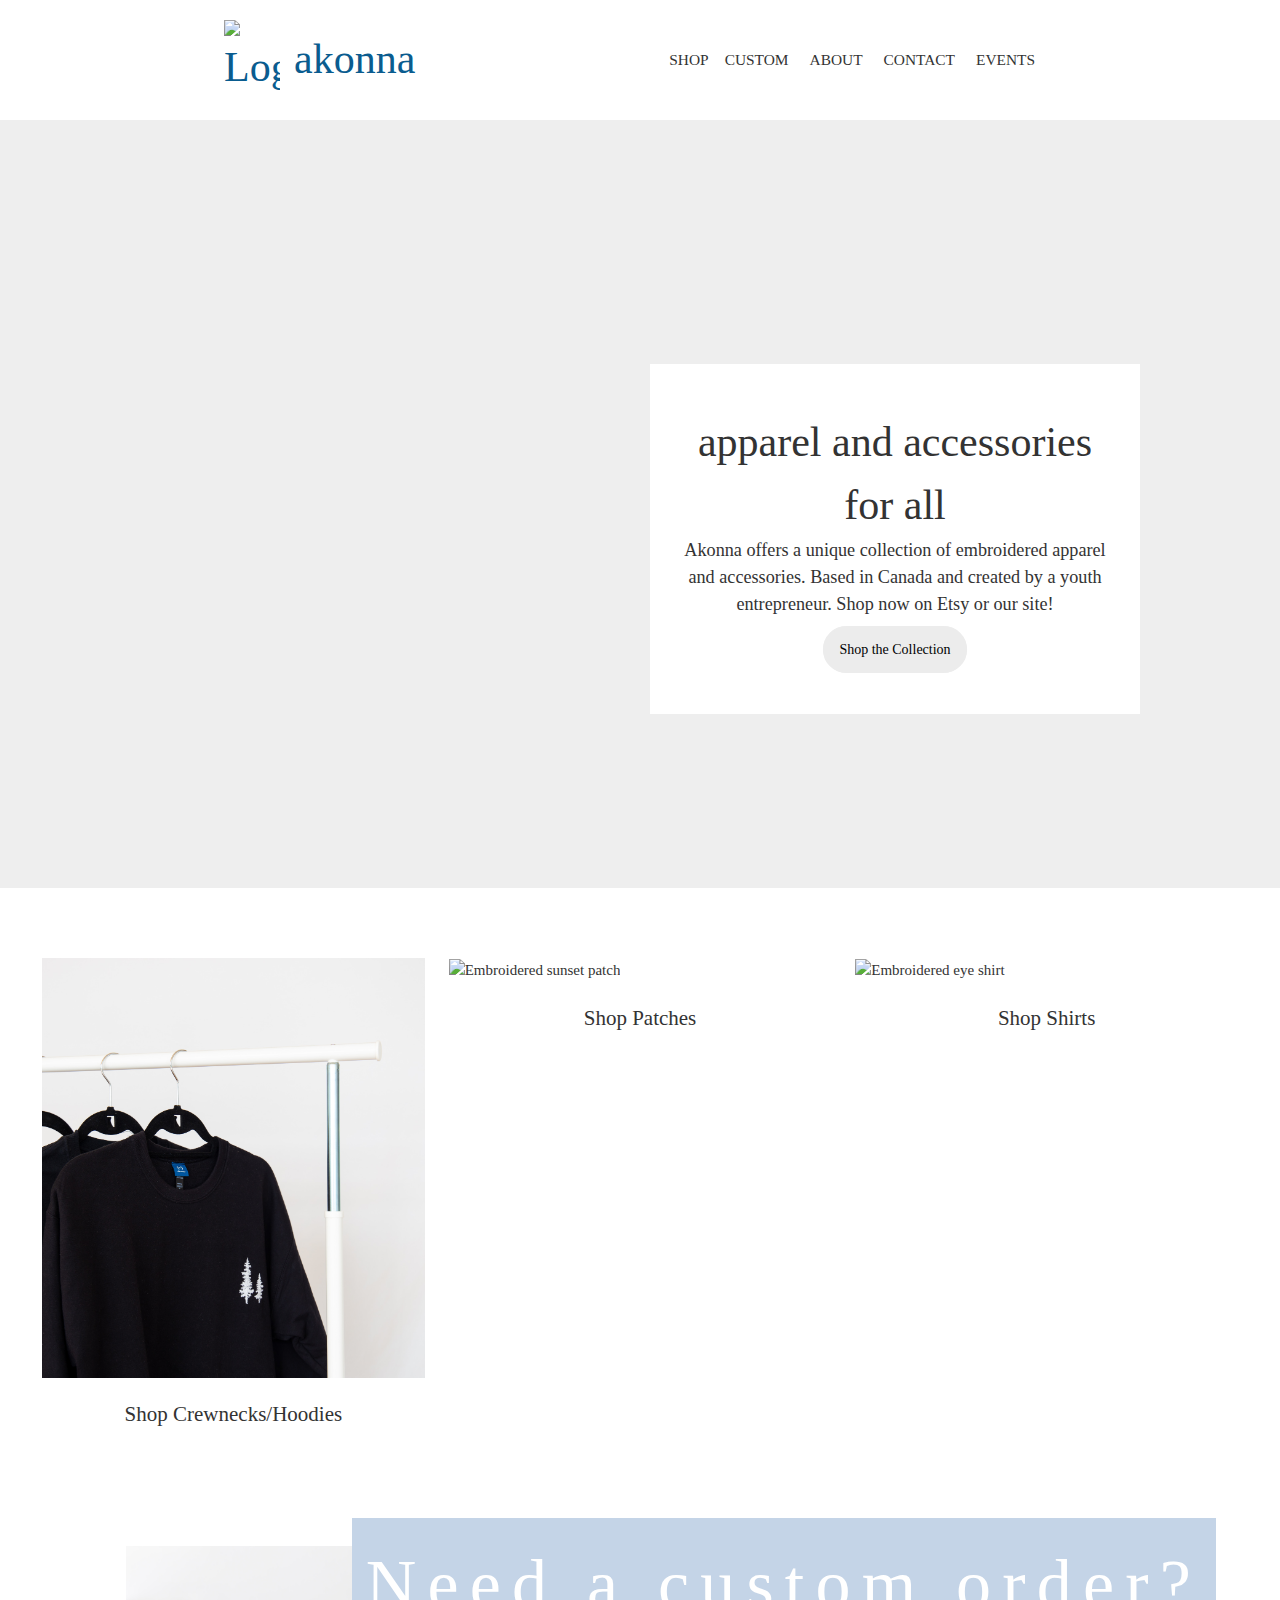
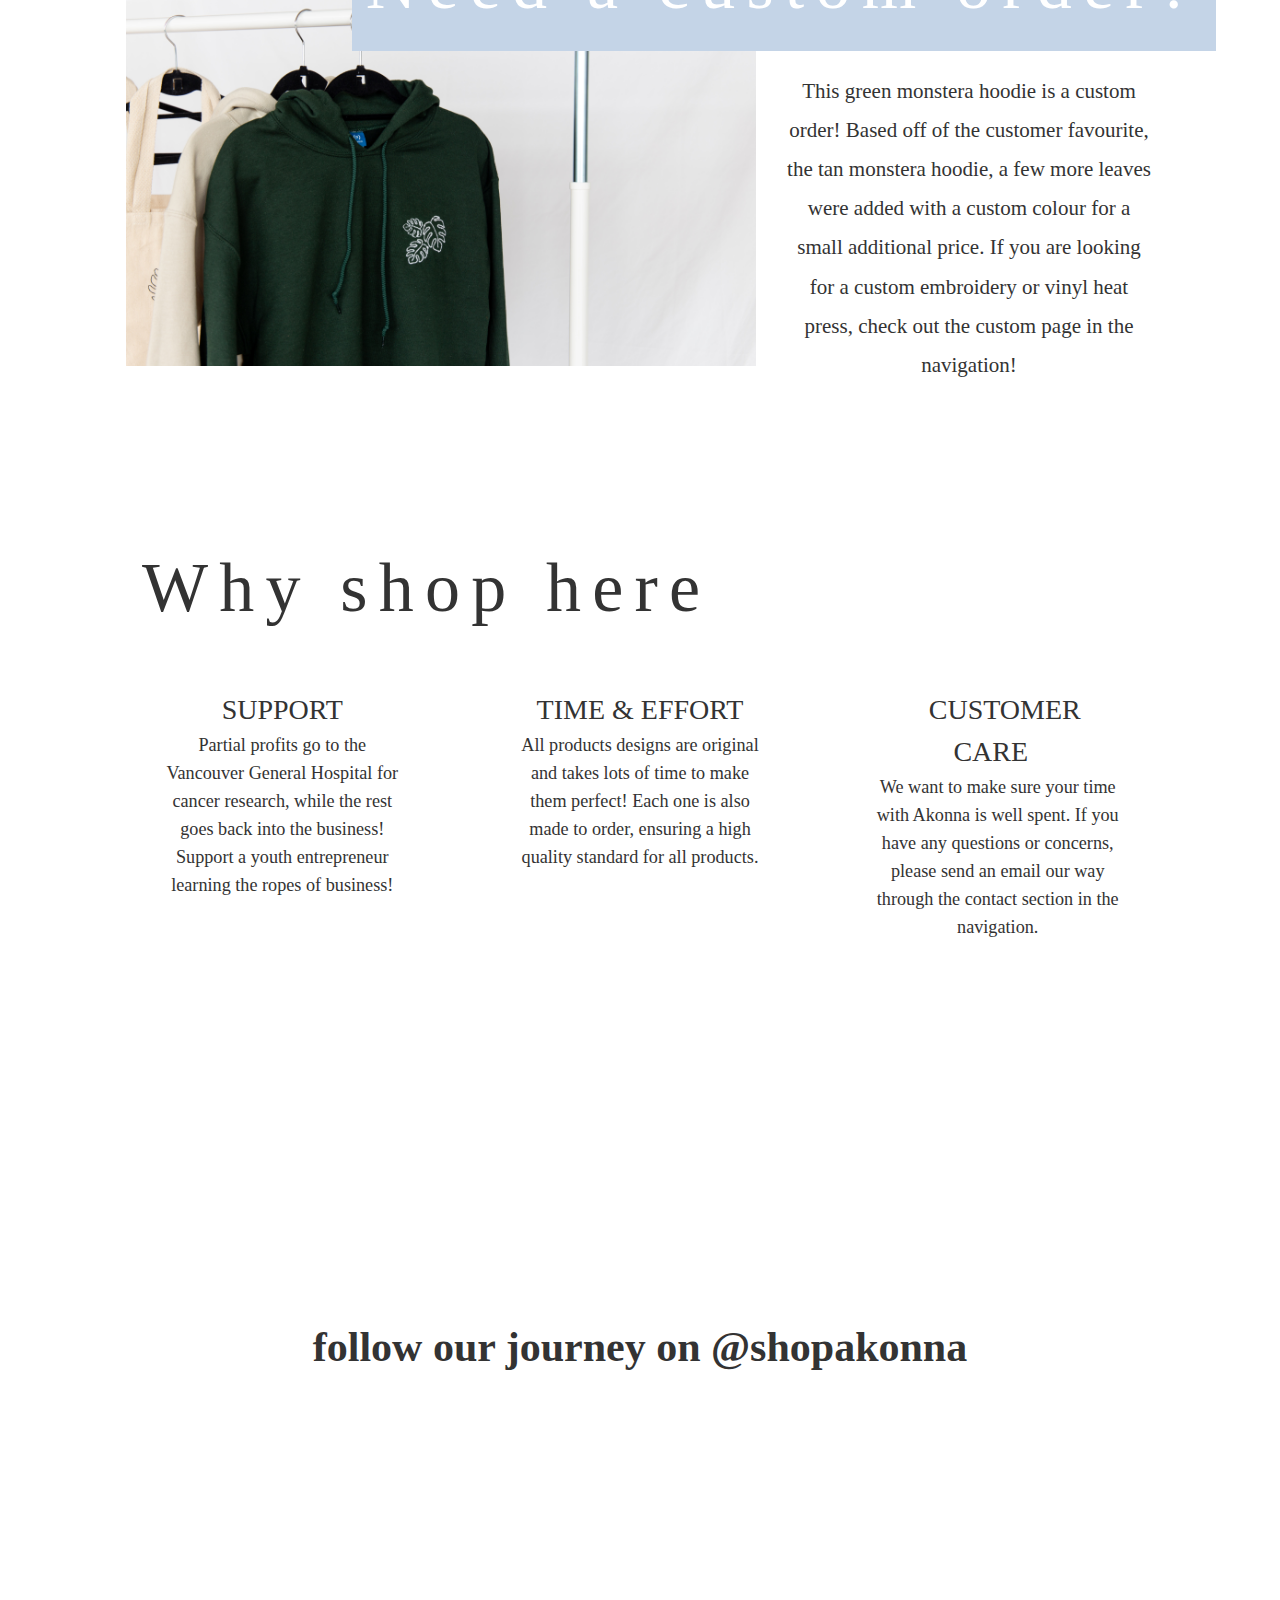
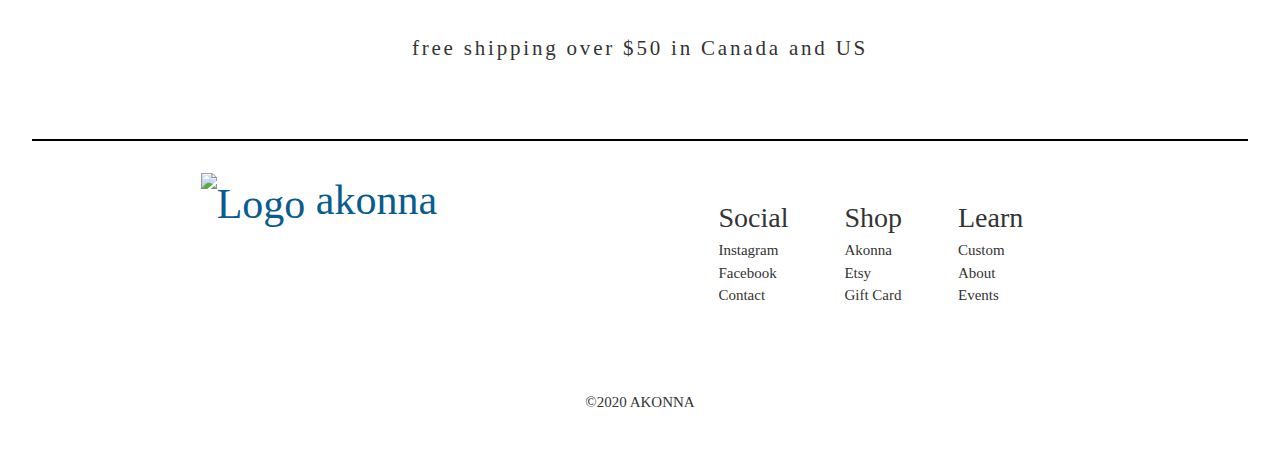
==== index.html @ e0be9bea "Testing redirect of www domain to non www with htaccess" ====
<!DOCTYPE html>
<html>
  <head>
    <meta charset="utf-8">
    <meta name="viewport" content="width=device-width,initial-scale=1">
    <link rel="icon" href="./favicon.ico" type="image/x-icon">
    <link rel="stylesheet" href="https://maxcdn.bootstrapcdn.com/bootstrap/3.3.7/css/bootstrap.min.css" integrity="sha384-BVYiiSIFeK1dGmJRAkycuHAHRg32OmUcww7on3RYdg4Va+PmSTsz/K68vbdEjh4u" crossorigin="anonymous">
    <link rel="stylesheet" href="https://www.w3schools.com/w3css/4/w3.css">
    <link rel="stylesheet" type="text/css" href="resources/css/style.css">
    <script type="text/javascript" src="resources/javascript/main.js"></script>
    <link rel="stylesheet" href="https://use.fontawesome.com/releases/v5.4.1/css/all.css" integrity="sha384-5sAR7xN1Nv6T6+dT2mhtzEpVJvfS3NScPQTrOxhwjIuvcA67KV2R5Jz6kr4abQsz" crossorigin="anonymous">
    <link rel="icon" type="image/png" sizes="32x32" href="./resources/favicon/favicon-32x32.png">
    <link rel="icon" type="image/png" sizes="16x16" href="./resources/favicon/favicon-16x16.png">
    <meta name="p:domain_verify" content="ceb4fa82b72ae0a9b78da7675496947e"/>
    <link rel="canonical" href="https://akonna.com">
    <title>Akonna | Apparel by a Youth Entrepreneur</title>
    <meta name="description" content="Akonna offers a variety of embroidered and printed apparel along with accessories. Based in Canada and created by a youth entrepreneur.">
  </head>
  <body>

<!-- Header -->
    <header id="header">
      <nav>
        <div class="logo">
          <img src="resources/images/logo.png" alt="Logo">
          <span onclick="openPage('home')" class="tab"><a href="#home" id="defaultOpen">akonna</a></span>
        </div>
        <div class="menu">
          <ul class="lato">
            <div class="dropdown">
              <button class="dropbtn">SHOP
                <i class="fas fa-angle-down"></i>
              </button>
              <div class="dropdown-content">
                <a href="https://akonna.square.site" target="_blank">shop akonna</a>
                <a href="https://www.etsy.com/ca/shop/shopakonna" target="_blank">shop on etsy</a>
                <a href="https://squareup.com/gift/4EJ130XCA65FB/order" target="_blank">gift card</a>
              </div>
            </div>
            <li onclick="openPage('custom')"class="tab"><a href="#custom">custom</a></li>
            <li onclick="openPage('about')"class="tab"><a href="#about">about</a></li>
            <li onclick="openPage('contact')"class="tab"><a href="#contact">contact</a></li>
            <li onclick="openPage('events')"class="tab"><a href="#events">events</a></li>
          </ul>
        </div>

        <a href="javascript:void(0)" class="open" style="font-size: 2rem"onclick="openNav()">&#9776;</a>

      </nav>
    </header>

    <div class="mobile-overlay" id="mobile">
      <div class="overlay-content mobile-overlay-main">
        <ul class="lato">
          <li><button class="dropbtn" onclick="openShop()">SHOP
            <i class="fas fa-angle-double-right"></i>
          </button></li>
          <div class="o" id="mobileShop">
            <div class="overlay-content">
              <a class="backbtn" style="border-bottom:none;color:black;font-size:0.7rem;" onclick="closeShop()">
                <i class="fas fa-angle-double-left"></i>
                BACK
              </a>
              <ul class="lato">
                <li><a href="https://akonna.square.site" target="_blank">SHOP AKONNA</a></li>
                <li><a href="https://www.etsy.com/ca/shop/shopakonna" target="_blank">SHOP ON ETSY</a></li>
                <li><a href="https://squareup.com/gift/4EJ130XCA65FB/order" target="_blank">GIFT CARD</a></li>
              </ul>
            </div>
          </div>
          <li onclick="openPage('custom')" class="tab"><a href="#custom"onclick="closeNav()">CUSTOM</a></li>
          <li onclick="openPage('about')" class="tab"><a href="#about"onclick="closeNav()">ABOUT</a></li>
          <li onclick="openPage('contact')"class="tab"><a href="#contact"onclick="closeNav()">CONTACT</a></li>
          <li onclick="openPage('events')"class="tab"><a href="#events"onclick="closeNav()">EVENTS</a></li>
        </ul>
      </div>
      <button class="mobile-overlay-close"><a href="javascript:void(0)" style="border-bottom:none;font-size:2.5rem;color:black" onclick="closeNav()">&times;</a></button>
    </div>


    <!-- Jumbotron -->
      <div class="page" id="home">
        <div class="jumbotron">
          <img src="https://raw.githubusercontent.com/aval18/akonna/master/resources/images/pinetree-tote.jpg" alt="Pine tree shirt and tote">
          <div class="inside">
            <div class="text-content">
              <span class="title">apparel and accessories for all</span>
              <p class="lato">Akonna offers a unique collection of embroidered apparel and accessories. Based in Canada and created by a youth entrepreneur. Shop now on Etsy or our site!</p>
              <div class="btn"><a href="https://akonna.square.site" target="_blank">Shop the Collection</a></div>
            </div>
          </div>
        </div>

      <!-- Product feature -->

      <div class="feature">
        <div class="feature-box">
          <img src="./resources/images/pine-tree-crewneck-2.jpg" alt="Embroidered pine tree crewneck">
          <p><a href="https://akonna.square.site/shop/crewnecks/4">Shop Crewnecks/Hoodies</a></p>
        </div>
        <div class="feature-box">
          <img src="./resources/images/patch-sunset-1.jpeg" alt="Embroidered sunset patch">
          <p><a href="https://akonna.square.site/shop/patches/2">Shop Patches</a></p>
        </div>
        <div class="feature-box">
          <img src="./resources/images/eye-shirt-white-1.jpg" alt="Embroidered eye shirt">
          <p><a href="https://akonna.square.site/shop/shirts/3">Shop Shirts</a></p>
        </div>
      </div>

      <!-- Custom photo -->

      <div class="info order">
        <span class="title">Need a custom order?</span>
        <div class="subject">
          <img src="./resources/images/monstera-hoodie-green-3.jpg" alt="Custom Green Monstera Embroidered Hoodie">
          <p>This green monstera hoodie is a custom order! Based off of the customer favourite, the tan monstera hoodie, a few more leaves were added with a custom colour for a small additional price. If you are looking for a custom embroidery or vinyl heat press, check out the custom page in the navigation!</p>
        </div>
      </div>


<!-- Advantages -->

      <div class="info advantage">
        <span class="title">Why shop here</span>
        <div class="advantage-box subject">
          <div class="advantage-content">
            <div class="text-content">
              <span>SUPPORT</span>
              <p>Partial profits go to the Vancouver General Hospital for cancer research, while the rest goes back into the business! Support a youth entrepreneur learning the ropes of business!</p>
            </div>
          </div>
          <div class="advantage-content">
            <div class="text-content">
              <span>TIME & EFFORT</span>
              <p>All products designs are original and takes lots of time to make them perfect! Each one is also made to order, ensuring a high quality standard for all products.</p>
            </div>
          </div>
          <div class="advantage-content">
            <div class="text-content">
              <span>CUSTOMER CARE</span>
              <p>We want to make sure your time with Akonna is well spent. If you have any questions or concerns, please send an email our way through the contact section in the navigation.</p>
            </div>
          </div>
        </div>
      </div>

      <!-- Gallery -->

    <div class="gallery">
      <i class="fab fa-instagram fa-3x"></i>
      <div class="insta background"></div>
      <span class="subtitle">follow our journey on <a href="https://www.instagram.com/shopakonna">@shopakonna</a></span>
    </div>

    <!-- Strip -->

      <div class="strip">
        <i class="fas fa-dolly-flatbed fa-2x"></i>
        <div class="text-content">
          <span>free shipping over $50 in Canada and US</span>
        </div>
          <i class="fas fa-shipping-fast fa-2x"></i>
      </div>

<!-- Footer -->

      <footer>
        <div class="footer-content">
          <div class="logo">
            <img src="resources/images/logo.png" alt="Logo">
            <span>akonna</span>
          </div>
          <div class="footer-section">
            <div class="footer-box">
              <div class="colour-box-small"></div>
              <span>Social</span>
              <ul>
                <li><a href="https://www.instagram.com/shopakonna" target="_blank">Instagram</a></li>
                <li><a href="https://www.facebook.com/pg/shopakonna/shop" target="_blank">Facebook</a></li>
                <li onclick="openPage('contact')" class="tab"><a href="#contact">Contact</a></li>
              </ul>
            </div>
            <div class="footer-box">
              <div class="colour-box-small"></div>
              <span>Shop</span>
              <ul>
                <li><a href="https://akonna.square.site" target="_blank">Akonna</a></li>
                <li><a href="https://www.etsy.com/ca/shop/shopakonna" target="_blank">Etsy</a></li>
                <li><a href="https://squareup.com/gift/4EJ130XCA65FB/order" target="_blank">Gift Card</a></li>
              </ul>
            </div>
            <div class="footer-box">
              <div class="colour-box-small"></div>
              <span>Learn</span>
              <ul>
                <li onclick="openPage('custom')" class="tab"><a href="#custom">Custom</a></li>
                <li onclick="openPage('about')" class="tab"><a href="#about">About</a></li>
                <li onclick="openPage('events')" class="tab"><a href="#events">Events</a></li>
              </ul>
            </div>
          </div>
        </div>
        <p>©2020 AKONNA</p>
      </footer>

    </div>


<!-- Page Shop

    <div class="page" id="shop">

      <div class="jumbotron">
        <div class="inside">
          <div class="text-content">
            <div class="btn"><a href="https://www.etsy.com/ca/shop/AkonnaByAva">purchase on etsy</a></div>
            <p>As of August 2019, Akonna exclusively sells on Etsy. Click the text above to shop there!</p>
          </div>
        </div>
      </div>

      <div class="all-products">
        <div class="row-1">
          <div class="product">
            <img src="./resources/images/patch-mountain-square.jpg" alt="Mountain patch">
            <div class="text-content">
              <span class="name"><a href="https://www.etsy.com/ca/listing/644115405/mountain-iron-on-patch-3-explore?ref=related-5&frs=1">Mountain Patch</a></span>
              <span class="description">3 inch</span>
              <span class="price">$5.99</span>
            </div>
          </div>

          <div class="product">
            <img src="./resources/images/patch-sunset-square.jpg" alt="Sunset Road Patch">
            <div class="text-content">
              <span class="name"><a href="https://www.etsy.com/ca/listing/673751372/sunset-road-iron-on-patch-with-blue?ref=related-2&frs=1">Sunset Patch</a></span>
              <span class="description">2.5 inch</span>
              <span class="price">$5.99</span>
            </div>
          </div>

          <div class="product">
            <img src="./resources/images/patch-astronaut-3.JPG" alt="Astronaut Patch">
            <div class="text-content">
              <span class="name"><a href="https://www.etsy.com/ca/listing/657615730/astronaut-iron-on-patch-25-explore?ref=related-1&frs=1">Astronaut Patch</a></span>
              <span class="description">2.5 inch</span>
              <span class="price">$5.99</span>
            </div>
          </div>

        </div>

        <div class="row-2">
          <div class="product">
            <img src="./resources/images/k-heart-shirts-square.jpg" alt="K-Heart Embroidered Shirt">
            <div class="text-content">
              <span class="name"><a href="https://www.etsy.com/ca/listing/705590240/korean-finger-heart-embroidered-shirt?ref=shop_home_active_1&frs=1">K-Heart Shirt</a></span>
              <span class="description">Comes in black and white</span>
              <span class="price">$20</span>
            </div>
          </div>
<!-
          <div class="product">
            <img src="./resources/images/3d-heart-square.jpeg" alt="3D Printed Heart Plaque">
            <div class="text-content">
              <span class="name"><a href="https://www.etsy.com/ca/listing/686814366/personalized-heart-plaque-3d-printed?ref=related-3&frs=1">3D Printed Heart</a></span>
              <span class="description">Custom words personalized for you</span>
              <span class="price">$8.99</span>
            </div>
          </div> ->

          <div class="product">
            <img src="./resources/images/pine-tree-shirt.JPG" alt="Pine Tree Embroidered Shirt">
            <div class="text-content">
              <span class="name"><a href="https://www.etsy.com/ca/listing/710474348/embroidered-pine-tree-shirt?ref=shop_home_active_1&frs=1">Pine Tree Shirt</a></span>
              <span class="description">Comes in black and white</span>
              <span class="price">$20</span>
            </div>
          </div>

          <div class="mult product" id="hat">
            <img src="./resources/images/hat-white-square.jpg" alt="Embroidered Planet Hat">
            <div class="hover"></div>
            <div class="text-content">
              <span class="name"><a href="https://www.etsy.com/ca/listing/644152705/planet-dad-cap-blackwhite-explore?ref=related-3">Planet Dad Cap</a></span>
              <span class="description">Comes in black and white, one size</span>
              <span class="price">$15.99</span>
            </div>
          </div>
        </div>

        <div class="row-3">
          <div class="mult product" id="beeshirt">
            <img src="./resources/images/blackBeeSquare.JPG" alt="Bee Shirts">
            <div class="hover"></div>
            <div class="text-content">
              <span class="name"><a href="https://www.etsy.com/ca/listing/707763490/yellow-bee-embroidered-blackwhite-shirt?ref=shop_home_active_2&frs=1">Bee Shirt</a></span>
              <span class="description">Comes in black and white</span>
              <span class="price">$20</span>
            </div>
          </div>
<!-
          <div class="product">
            <img src="./resources/images/rose-pin.JPG" alt="Rose Pin">
            <div class="text-content">
              <span class="name">Rose Pin</span>
              <span class="description">Handmade for the perfect accessory</span>
              <span class="price">$2.50</span>
            </div>
          </div> ->

          <div class="mult product" id="globeshirt">
            <img src="./resources/images/globe-shirt-white.JPG" alt="Globe shirt">
            <div class="hover"></div>
            <div class="text-content">
              <span class="name"><a href="https://www.etsy.com/ca/listing/724084823/embroidered-globe-shirt?ref=shop_home_active_2&frs=1">Globe Shirt</a></span>
              <span class="description">Comes in white, black & blue</span>
              <span class="price">$20</span>
            </div>
          </div>

          <div class="product">
            <img src="./resources/images/boat-shirt.JPG" alt="Boat shirt">
            <div class="text-content">
              <span class="name"><a href="https://www.etsy.com/ca/listing/723905849/embroidered-boat-and-wave-shirt?ref=shop_home_active_3&frs=1">Boat Shirt</a></span>
              <span class="description">Comes in white, black & blue</span>
              <span class="price">$20</span>
            </div>
          </div>
        </div>

      </div>

      <footer>
  <p>©2020 BY AKONNA</p>
</footer>

</div> -->

<!-- gift card -->
    <div class="page" id="giftCard">
      <div class="info">
        <span class="title">Gift Cards</span>
        <img class="subject "src="./resources/images/hat-white-2.jpg" alt="hat">
      </div>
    </div>

<!-- Custom -->
    <div class="page" id="custom">
      <div class="info">
        <span class="title">Custom Orders</span>
        <img class="subject "src="./resources/images/monstera-hoodie-tan-2.jpg" alt="Embroidered Tan Monstera Hoodie">
      </div>
      <div class="section">
        <div class="detail">
          <div class="text-content">
            <span class="subtitle">Embroidery</span>
            <span>I offer custom embroidery for any type of design, including logos and graphic designs. The size is limited to 4 x4 inches, but it typically the perfect size for an embroidered design. Pricing varies on the design and colours, with black and white being the default for no extra cost. The maximum is 30 units, but please contact me for additional information regarding the amount of units. I can either source the item you would like for embroidery for a small additional cost, or you can send the items that need to be embroidered. The base digitization fee is $15.</span>
          </div>
          <div class="text-content" style="padding:1rem 3rem">
            <strong>General pricing for up to 8000 stitches for just the embroidery (can vary)</strong>
            <span>1-5 units: $15 each</span>
            <span>6-15: $13.50 each</span>
            <span>16-30: $11 each</span>
          </div>
          <div class="text-content" style="padding:1rem 3rem">
            <strong>Name Embroidery</strong>
            <span>If you would just like a name embroidered, the total additional fee will only be $15 (the digitization fee is waived) and can be combined with an existing design. A popular choice is the laurel tote bag with a personalized name addition.</span>
          </div>
          <div class="text-content">
            <span class="subtitle">Vinyl Heat Press</span>
            <span>I offer custom heat press printing for any type of design up to 11 x 11 inches in one colour. I can press any type of apparel, including other accessories such as hats and plates. There is no set minimum or maximum, but rough maximum would be around 75 units. Turnaround time is much quicker than embroidery. I can either source the item you would like for a small additional cost, or you can send the items to print.</span>
          </div>
            <div class="text-content" style="padding:1rem 3rem">
              <strong>General pricing for one colour (can vary depending on design size)</strong>
              <span>1-5 units: $12 each</span>
              <span>6-15: $10 each</span>
              <span>16-30: $9 each</span>
              <span>31-50: $8 each</span>
              <span>51+: $7 each</span>
            </div>
          </div>
        </div>

      <div class="typeform-widget" data-url="https://ava880070.typeform.com/to/BciUiW" data-hide-headers=true data-hide-footer=true style="width: 100%; height: 600px;"></div> <script> (function() { var qs,js,q,s,d=document, gi=d.getElementById, ce=d.createElement, gt=d.getElementsByTagName, id="typef_orm", b="https://embed.typeform.com/"; if(!gi.call(d,id)) { js=ce.call(d,"script"); js.id=id; js.src=b+"embed.js"; q=gt.call(d,"script")[0]; q.parentNode.insertBefore(js,q) } })() </script> <div style="font-family: Sans-Serif;font-size: 12px;color: #999;opacity: 0.5; padding-top: 5px;"> powered by <a href="https://admin.typeform.com/signup?utm_campaign=BciUiW&utm_source=typeform.com-14464713-Basic&utm_medium=typeform&utm_content=typeform-embedded-poweredbytypeform&utm_term=EN" style="color: #999" target="_blank">Typeform</a> </div>


      <footer>
        <p>©2020 BY AKONNA</p>
      </footer>
    </div>

<!-- About -->

    <div class="page" id="about">
      <div class="info">
        <span class="title">About Akonna</span>
        <img class="subject" src="https://raw.githubusercontent.com/aval18/akonna/master/resources/images/tote-leaf.jpg" alt="embroidered tote bag">
      </div>

      <div class="section">
        <div class="detail">
          <div>
            <div class="text-content">
              <span class="subtitle">Coder and Youth Entrepreneur</span>
              <span>I'm Ava, and I started Akonna in April, 2018 as a youth entrepreneur. I have a love for business and entrepreneurship, and wanted to display my passion through my collections of embroidered and printed graphic apparel. I hope to inspire other youth that we are just as capable of running a business as anyone else. I also have a love for coding, as I coded this website myself!</span>
            </div>
          </div>

          <div>
            <div class="text-content">
              <span class="subtitle">Mission</span>
              <span>Based in Canada, Akonna is an online clothing and accessories store that offers customers a place to find affordable and high quality apparel. Akonna sells through an e-commerce site and Etsy, and 10% of all the profits go to the Vancouver General Hospital for cancer research. Akonna has something for everyone to love.</span>
            </div>
          </div>

          <div>
            <div class="text-content">
              <span class="subtitle">Process</span>
              <span>To create my designs, I digitally sketch it out then digitize the stitch to turn it into an embroidery file. I use an embroidery machine to make the design come to life! Each shirt is made to order with careful attention to detail, and can take around 2-3 hours to be completed to perfection!</span>
            </div>
          </div>
        </div>

        <div class="vid">
          <img src="https://raw.githubusercontent.com/aval18/akonna/master/resources/images/heart-and-bee-shirt-1.jpg" alt="Embroidered heart and bee shirt">
          <!--<video controls muted src="" autoplay poster="posterimage.jpg">Your browser does not support the video.</video>-->
        </div>
      </div>
      <footer>
  <p>©2020 BY AKONNA</p>
</footer>
    </div>

    <!-- Contact -->
        <div class="page "id="contact">

          <div class="info">
            <span class="title">Get in Touch</span>
            <img class="subject" src="https://raw.githubusercontent.com/aval18/akonna/master/resources/images/patch-astronaut-3.JPG" alt="Astronaut Embroidered Patch" style="object-position:center;">
          </div>

        <div class="typeform-widget" data-url="https://ava880070.typeform.com/to/y9SCuj" data-hide-headers=true data-hide-footer=true style="width: 100%; height: 600px;"></div> <script> (function() { var qs,js,q,s,d=document, gi=d.getElementById, ce=d.createElement, gt=d.getElementsByTagName, id="typef_orm", b="https://embed.typeform.com/"; if(!gi.call(d,id)) { js=ce.call(d,"script"); js.id=id; js.src=b+"embed.js"; q=gt.call(d,"script")[0]; q.parentNode.insertBefore(js,q) } })() </script> <div style="font-family: Sans-Serif;font-size: 12px;color: #999;opacity: 0.5; padding-top: 5px;"> powered by <a href="https://admin.typeform.com/signup?utm_campaign=y9SCuj&utm_source=typeform.com-14464713-Basic&utm_medium=typeform&utm_content=typeform-embedded-poweredbytypeform&utm_term=EN" style="color: #999" target="_blank">Typeform</a></div>


        <footer>
          <p>©2020 BY AKONNA</p>
        </footer>
      </div>

      <!-- Markets -->
          <div class="page" id="events">
            <div class="info">
              <span class="title">Markets</span>
              <img class="subject"src="./resources/images/shipyards-2.JPG" alt="Shipyards Market">
            </div>
            <div class="market">
              <span class="highlight subtitle">2020</span>
              <div class="row-1">
              </div>
              <span class="highlight subtitle">2019</span>
              <div class="row-2">

                <div class="box">
                  <span class="box-title"><a href="https://www.shipyardsnightmarket.com/2020-artisansfood.html">Shipyards Night Market</a></span>
                  <span>August 27</span>
                  <img src="" alt="">
                </div>

                <div class="box">
                  <span class="box-title"><a href="https://vancouveretsyco.com/markets/holiday-pop-up-market-19/">Vancouver Etsy Co Holiday Market</a></span>
                  <span>November 24</span>
                  <img src="" alt="">
                </div>

              </div>
            </div>


            <footer>
              <p>©2020 BY AKONNA</p>
            </footer>
          </div>


  </body>
</html>
---- resources/css/style.css ----
/* Font Face */
@font-face {
  font-family: 'Kollektif';
  src: url('../fonts/Kollektif.ttf') format('truetype');
  font-style: normal;
  font-weight: 400;
}@font-face {
  font-family: 'Kollektif';
  src: url('../fonts/Kollektif-Bold.ttf') format('truetype');
  font-style: normal;
  font-weight: 700;
}@font-face {
  font-family: 'Friday';
  src: url('../fonts/The-Friday-Stroke.otf') format('opentype');
  font-style: normal;
  font-weight: 400;
}@font-face {
  font-family: 'Lato';
  font-style: normal;
  font-weight: 300;
  font-display: swap;
  src: local('Lato Light'), local('Lato-Light'), url(https://fonts.gstatic.com/s/lato/v16/S6u9w4BMUTPHh7USSwiPGQ.woff2) format('woff2');
  unicode-range: U+0000-00FF, U+0131, U+0152-0153, U+02BB-02BC, U+02C6, U+02DA, U+02DC, U+2000-206F, U+2074, U+20AC, U+2122, U+2191, U+2193, U+2212, U+2215, U+FEFF, U+FFFD;
}@font-face {
  font-family: 'Lato';
  font-style: normal;
  font-weight: 400;
  font-display: swap;
  src: local('Lato Regular'), local('Lato-Regular'), url(https://fonts.gstatic.com/s/lato/v16/S6uyw4BMUTPHjx4wXg.woff2) format('woff2');
  unicode-range: U+0000-00FF, U+0131, U+0152-0153, U+02BB-02BC, U+02C6, U+02DA, U+02DC, U+2000-206F, U+2074, U+20AC, U+2122, U+2191, U+2193, U+2212, U+2215, U+FEFF, U+FFFD;
} @font-face {
  font-family: 'Lato';
  font-style: normal;
  font-weight: 700;
  src: local('Lato Bold'), local('Lato-Bold'), url(https://fonts.gstatic.com/s/lato/v16/S6u9w4BMUTPHh6UVSwiPGQ3q5d0.woff2) format('woff2');
  unicode-range: U+0000-00FF, U+0131, U+0152-0153, U+02BB-02BC, U+02C6, U+02DA, U+02DC, U+2000-206F, U+2074, U+20AC, U+2122, U+2191, U+2193, U+2212, U+2215, U+FEFF, U+FFFD;
}

/* Universal */

html {
  font-size: 14px;
  height: 100%;
}

body {
  font-family: 'Lato';
  height: 100%;
}

p {
  font-weight: 100;
}

ol, ul {
  margin: 0;
}

.title {
  font-size: 10rem;
  text-align: center;
}

.text-content {
  align-items: center;
  padding: 5rem;
  text-align: center;
}

.subtitle {
  font-size: 3rem;
}

.page {
  height: 100%;
  display: none;
  padding-top: 20px;
  margin: 0;
}

a:hover {
  color: inherit;
}

.lato {
  font-family: 'Lato';
}
.mobile {
  display: none;
}

button {
  background-color: none;
  border: none;
}


/* Header */

header {
  position: fixed;
  z-index: 3;
  background-color: white;
  width: 100%;
  top: 0;
  padding: 1rem;
  transition: 0.2s;
}


.menu a:hover {
  border-bottom: 2px solid #0a5c8f;
  text-decoration: none;
  color: black;
}

nav {
  display: flex;
  align-items: center;
  justify-content: space-between;
}

nav div {
  display: flex;
  align-items: center;
}

nav span {
  padding: 1rem;
}

nav li {
  display: inline;
  list-style: none;
  text-transform: uppercase;
  padding-right: 1.5rem;
}

.logo img {
  width: 4rem;
}

.logo {
  padding-left: 15rem;
  font-family: 'Kollektif','Lato';
  color: #0a5c8f;
  font-size: 3rem;
}
.logo a:hover {
  text-decoration: none;
}

.menu {
  padding-right: 15rem;
  overflow: hidden;
}
.open {
  display: none;
}

.mobile-overlay ul {
  padding: 0;
}

.menu ul {
  display: flex;
  align-items: center;
  font-size: 1.1rem;
}

#mobile, #mobileShop {
  display: none;
}

@media only screen and (min-width: 300px) and (max-width: 768px) {
  .mobile {
    display: block;
  }
  header {
    display: flex;
    align-items: center;
  }
  nav {
    justify-content: space-between;
    width: 100%;
  }
  nav, header {
    height: 5rem;
  }
  .menu {
    display: none;
  }
  .logo {
    padding-left: 1rem;
  }
  .logo img {
    width: 3rem;
  }
  .logo span {
    font-size: 2rem;
  }
  .open {
    display: block;
    padding: 1rem;
  }
  header a:hover {
    border-bottom: none;
  }
  #mobile, #mobileShop {
    justify-content: space-between;
    position: fixed;
    overflow: hidden;
    display: block;
  }
  .mobile-overlay, .o{
    height: 100%;
    width: 0;
    z-index: 4;
    top: 0;
    right: 0;
    background-color: #ececec;
    transition: 0.6s;
  }
  .o {
    z-index: 5;
  }
  .overlay-content {
    position: relative;
    top: 5%;
    text-align: left;
    padding-top: 1rem;
    overflow: hidden;
  }
  .mobile-overlay-main {
    left: 15%;
  }
  .overlay-content li {
    display: block;
    padding: 1rem;
    font-size: 1rem;
    letter-spacing: 0.3rem;
  }
  .overlay-content button {
    font-size: 1rem;
    letter-spacing: 0.3rem;
    padding: 0;
    background-color: #ececec;
  }
  .mobile-overlay a:hover {
    text-decoration: none;
  }
  .text-content {
    padding: 2rem;
  }
  .mobile-overlay .mobile-overlay-close {
    position: absolute;
    padding-left: 1rem;
    padding-right: 1rem;
    left: 0;
    top: 0;
    background-color: #ececec;
  }
  .backbtn {
    position: absolute;
    top: 0;
    left: 0;
    padding-left: 1rem;
  }
}

.dropdown {
  overflow: hidden;
  float: left;
  position: static;
  top:100%;
}

.dropdown .dropbtn {
  border: none;
  outline: none;
  padding-right: 16px;
  background-color: inherit;
  font-family: inherit;
  margin: 0;
}

.dropdown-content {
  visibility: hidden;
  display: block;
  min-width: 270px;
  position: absolute;
  background-color: white;
  z-index: 1;
  top: 60%;
  margin: 0;
  padding-top: 1rem;
  opacity: 0;
}
.dropdown-content a {
  float: none;
  color: black;
  padding: 12px 16px;
  text-decoration: none;
  display: block;
  text-align: left;
}
.dropdown:hover .dropdown-content {
  visibility: visible;
  opacity: 1;
  transition: opacity 0.3s;
}

/* Jumbotron */

#home {
  display: block;
}

.jumbotron {
  background-image: url("../images/pinetree-tote.jpg");
  margin: 0;
  background-size: cover;
  background-position: top;
  margin-top: 100px;
}

.jumbotron p {
  font-size: 1.3rem;
}

#home .jumbotron img {
  display: none;
}

.jumbotron .title {
  font-family: 'Kollektif', 'Lato';
  font-size: 3rem;
}
#home .jumbotron .text-content {
  padding: 2rem;
}

.inside {
  background-color: white;
  width: 35rem;
  height: 25rem;
  margin: auto;
  margin-top: 14rem;
  margin-bottom: 9rem;
  margin-right: 10rem;
  text-align: center;
  display: flex;
  align-items: center;
  justify-content: center;
}

.btn a {
  background-color: #ececec;
  color: black;
  border: none;
  border-radius: 2rem;
  border: 2px solid #ececec;
  padding: 1rem;
}

.btn a:hover {
  text-decoration: none;
  background-color: white;
  transition: 0.2s;
}

@media only screen and (min-width: 300px) and (max-width: 768px) {
  #home .inside {
    margin: 0;
    height: 20rem;
    width: 100%;
  }
  #home .text-content {
    line-height: 2rem;
  }
  .title {
    font-size: 4rem;
  }
  #home .jumbotron .title {
    font-size: 2rem;
  }
  #home {
    padding: 0;
  }
  .jumbotron p {
    margin-bottom: 1rem;
    font-size: 1rem;
  }
  .jumbotron {
    background-image: none;
    margin-top: 80px;
  }
  #home .jumbotron {
    padding: 0;
  }
  #home .jumbotron img {
    display: block;
    width: 100%;
    object-position: top;
    margin-top: 3rem;
  }

}

/* Gallery */

  .gallery {
    display: flex;
    justify-content: center;
    margin: 3rem;
    align-items: center;
    height: 30rem;
    position: relative;
  }

  .gallery span {
    padding: 2rem;
    font-weight: bold;
  }
  .gallery a:hover {
    text-decoration: none;
    color: white;
    transition: 0.3s;
  }

  .insta {
    background-image: url("https://raw.githubusercontent.com/aval18/akonna/master/resources/images/shipyards-1.JPG");
    background-size: cover;
  }
  .background {
    background-size: 100%;
    background-position: center;
    opacity: 0.3;
    height: 100%;
    width: 100%;
    position: absolute;
    z-index: -1;
    top: 0;
    bottom: 0;
    left: 0;
    right: 0;
  }

@media only screen and (min-width: 300px) and (max-width: 768px) {
  .gallery span {
    font-size: 1.5rem;
    text-align: center;
    padding: 0;
  }
  .gallery {
    margin: 0;
    height: 12rem;
  }
  .gallery i {
    display: none;
  }
}

/* Product feature */

  .feature {
    display: flex;
    justify-content: space-between;
    margin:5rem 3rem;
    margin-bottom: 0;
  }
  .feature-box {
    width: 32%;
  }
  .feature-box img {
    width: 100%;
    object-fit: cover;
    height: 30rem;
  }
  .feature-box p {
    text-align: center;
    padding: 1.5rem;
    font-size: 1.5rem;
    font-family: 'Kollektif','Lato';
  }

  @media only screen and (min-width:300px) and (max-width:900px) {
    .feature {
      display: block;
      margin:0;
    }
    .feature-box {
      width: 100%;
    }
  }
  @media only screen and (min-width: 1500px){

      .gallery, .feature{
        max-width: 2000px;
        margin: auto;
        margin-top: 5rem;
      }
    }

/* Info Order */

  .info {
    display: block;
    margin: auto;
    margin-top: 140px;
    margin-bottom: 1rem;
    justify-content: center;
    text-align: center;
    max-width: 1500px;
  }
  .subject {
    padding: 2rem;
  }
  .info img {
    height: 40rem;
    width: 80rem;
    object-fit: cover;
  }
  #home .info .title {
    font-family: 'Friday', 'Kollektif';
  }

  #home .info img {
    height: 30rem;
    margin-top: 3rem;
    width: auto;
  }
  #home .info {
    margin-top: 1rem;
  }

  #home .subject {
    display: flex;
    margin:7rem;
    margin-top: 0;
  }

  .info p {
    margin-top: 12rem;
    margin-left: 2rem;
    font-size: 1.5rem;
    line-height: 2.8rem;
  }
  .order .title {
    right: 5%;
    margin-top: 3rem;
    color: white;
    background-color: #c4d4e7;
}
    .order .title, .advantage .title {
    font-size: 5rem;
    position: absolute;
  }

  @media only screen and (min-width: 300px) and (max-width: 900px) {
    .info {
      margin: 2rem;
      display: block;
      margin-top: 90px;
    }
    .info img {
      height: 20rem;
      object-fit: cover;
    }
    .info span {
      display: block;
    }
    #home .info {
      margin: 2rem;
      padding: 0;
    }
    .info .title {
      font-size: 3rem;
      letter-spacing: 0.6rem;
      padding: 1.5rem;
      position: relative;
      width: 100%;
      margin: auto;
    }
    #home .info img {
      height: 15rem;
      width: 100%;
      margin: 0;
    }
    #home .subject, .info .subject {
      width: 100%;
      margin: auto;
      display: block;
      padding: 1rem;
    }
    .info p {
      margin: 0;
      font-size: 1rem;
      line-height: 1.7rem;
      margin: 1rem;
      text-align: center;
    }
    .order .title {
      padding: 0.5rem;
      right: 0;
    }
    #home .subject {
      display: block;
    }
  }

  @media only screen and (min-width: 1500px) {
    .order .title {
      right: 20%;
    }
    .order {
      margin: auto;
    }
    html {
      font-size: 16px;
    }
    .subject {
      padding: 3rem;
    }
    #home .subject {
      margin: 0;
    }
    .advantage .title {
      left: 20%;
    }
  }

/* Advantages */

.info .title {
  font-family: 'Friday', 'Kollektif';
  letter-spacing: 0.8rem;
  padding: 1rem;
}

  .advantage .title {
    left: 10%;
  }

  .advantage {
    padding: 0;
    border: none;
    display: flex;
    margin: auto;
    margin-top:7rem 0;
  }
  .advantage .text-content {
    padding: 4rem;
  }

  .advantage-content {
    width: 33%;
  }
  .advantage-box {
    display: flex;
    justify-content: center;
    padding: 0;
    padding-top: 8rem;
  }
  .advantage-content span {
    font-size: 2rem;
    padding: 1rem;
  }
  .advantage-content p {
    font-size: 1.3rem;
    margin: 0;
    line-height: 2rem;
  }

  @media only screen and (min-width: 300px) and (max-width: 900px) {
    .advantage {
      display: block;
    }
    .advantage-content {
      width: 100%;
    }
    .advantage-content p {
      font-size: 1rem;
    }
    .advantage-content span {
      font-size: 1.8rem;
    }
    .advantage-content .text-content {
      padding: 1rem;
    }
    .advantage .title {
      left: 0;
      margin: 0;
    }
    .advantage .title, .order .title {
      background-color: white;
      color: black;
      font-size: 2.5rem;
    }
  }

  @media only screen and (min-width: 1500px) {
    .advantage .title {
      left: 20%;
    }
  }



  /* Stip */

  .strip {
    margin: 2rem;
    height: 7rem;
    font-size: 1.5rem;
    text-align: center;
    line-height: 3rem;
    letter-spacing: 0.2rem;
    display: flex;
    align-items: center;
    justify-content: center;
  }

  .strip .text-content {
    margin: 2rem;
  }

  @media only screen and (min-width: 300px) and (max-width: 768px) {
    .strip {
      letter-spacing: 0.1rem;
      line-height: 2rem;
      font-size: 1rem;
    }
    .strip .text-content {
      padding: 0;
    }
  }
  @media only screen and (min-width: 1500px){
    .strip {
      margin-top: 3rem;
    }
  }

/* Link



/* Page shop - catalogue

  #shop .jumbotron  {
    background-image: url("../images/k-heart-black.jpeg");
  }
  #shop .btn a {
    padding: 2rem;
    border-radius: 0;
    border: 3px solid white;
    background-color: white;
    font-size: 3rem;
  }
  #shop .btn a:hover {
    background-color: #ececec;
  }
  #shop .jumbotron .text-content {
    padding: 4rem;
  }
  #shop .jumbotron p {
    margin: 0;
    margin-top: 2rem;
  }

  .all-products a:hover {
    text-decoration: none;
    font-weight: bold;
  }

  .product .text-content {
    padding: 2rem;
    background-color: #ececec;
    color: black;
    text-align: center;
  }

  .product .text-content span {
    display: block;
  }

  .all-products {
    margin: 3rem 6rem;
  }

  .product {
    width: 25%;
    margin-bottom: 3rem;
  }

  .product img {
    height: auto;
    width: 100%;
  }
  */

  .row-1, .row-2,.row-3 {
    display: flex;
    justify-content: space-around;
  }

  /*

  .row-1 .product {
    margin-top: 3rem;
  }

  .name {
    font-size: 2rem;
    text-align: center;
  }

  .hover {
    background-repeat: no-repeat;
    background-position: center;
    background-size: 100%;
    height: 313.83px;
  }

  .hover:hover {
    background-repeat: no-repeat;
    transition: 0.1s ease-in-out 0.1s;
  }

  #hat .hover {
    background-image: url("../images/hat-white-square.jpg");
  }

  #hat .hover:hover {
    background-image: url("../images/hat-black-square.jpg");
  }

  #beeshirt .hover {
    background-image: url("../images/blackBeeSquare.JPG");
  }

  #beeshirt .hover:hover {
    background-image: url("../images/bee-shirts-square.jpg");
  }

  #globeshirt .hover {
    background-image: url("../images/globe-shirt-white.JPG");
  }

  #globeshirt .hover:hover {
    background-image: url("../images/globe-shirt-blue.JPG");
  }

  .mult img {
    display: none;
  }
  .description {
    display: block;
  }
  .heading{
    font-size: 1.5rem;
  }

  @media only screen and (min-width: 300px) and (max-width: 900px) {
    .desktop {
      display: none!;
    }
    .mobile {
      display: block;
    }
    #shop .jumbotron {
      background-size: cover;
    }
    #shop .inside {
      height: 12rem;
      width: 70%;
      padding: 1rem;
      margin: auto;
      margin-top: 5rem;
      margin-bottom: 5rem;
    }
    #shop .jumbotron .text-content {
      padding: 1rem;
    }
    #shop .title {
      font-size: 1.2rem;
    }
    #shop .btn a {
      font-size: 1.8rem;
      padding: 0;
    }
    #shop .jumbotron p {
      margin: 0;
    }
    .all-products {
      margin: 1rem;
    }
    .product {
      width: 33%;
    }
    .hover {
      display: none;
    }
    .mult img {
      display: block;
    }
    .product .text-content .description {
      display: none;
    }
    .name {
      font-size: 1.2rem;
    }
    .price, .btn a {
      font-size: 0.8rem;
    }
    .heading {
      font-size: 0.9rem;
    }

  }

  /* Custom */

  .detail .text-content {
    text-align: left;
  }

  strong {
    font-size: 1.2rem;
    margin-top: 3rem;
  }

  #custom span {
    display: block;
  }

  /* About */

  .section {
    display: flex;
    padding: 2rem 5rem;
    justify-content: center;
    max-width: 1500px;
    margin: auto;
  }

  .subtitle {
    display: block;
  }

  .vid {
    width: 100%;
    margin: auto;
    display: flex;
    justify-content: center;
    margin: auto;
  }
  .vid img{
    width: 100%;
  }
  .vid video {
    width: 100%;
  }

  .section .text-content {
    padding: 3rem;
  }


  @media only screen and (min-width: 300px) and (max-width: 768px) {
    .detail {
      width: 100%;
    }
    .subtitle{
      font-size: 2.5rem;
    }
    .section {
      padding: 1rem;
      display: block;
    }
    .vid video {
      width: 100%
    }
    .vid {
      width: 60%;
      padding-bottom: 2rem;
    }
    .vid img {
      object-position: top;
      width: 100%;
      height: 100%;
    }

  }


@media only screen and (min-width: 300px) and (max-width: 768px) {
  #contact .section {
    padding: 1rem;
  }
  .section .text-content {
    padding: 1rem;
  }
}

/* Events */

.market {
  max-width: 2000px;
  margin: auto;
}
.box {
  width: 25%;
  height: 18rem;
  padding: 2rem;
  margin: 2rem;
  background-color: #c4d4e7;
  color: white;
}
.box-title {
  font-size: 2rem;
  display: block;
  font-weight: bold;
  color: black;
}
.box .box-title a:hover {
  color: white;
  text-decoration: none;
  transition: 0.2s;
}
@media only screen and (min-width: 300px) and (max-width: 768px) {
  .row-1,.row-2,.row-3 {
    display: block;
  }
  .box {
    width: 90%;
    height: 10rem;
    padding: 1rem;
    margin: 1rem;
  }
  .box-title {
    font-size: 1.5rem;
  }
  .desktop {
    display: none;
  }
  .market {
    padding: 1rem;
  }
}
  /* Footer */


    footer {
      padding: 2rem;
      text-align: center;
      bottom: 0;
      width: 95%;
      margin: auto;
      margin-top: 3rem;
      position: relative;
      max-width: 2000px;
      border-top: 2px black solid;
    }
    .footer-content {
      display: flex;
      text-align: left;
      justify-content: space-around;
    }
    .footer-box span {
      font-size: 2rem;
      font-family: 'Kollektif';
    }
    .footer-section {
      display: flex;
    }
    footer ul {
      list-style: none;
      padding: 0;
      font-family: 'Lato';
    }
    footer div {
      padding: 2rem;
      padding-top: 0;
    }
    footer .logo {
      padding: 0;
    }
    footer a:hover {
      text-decoration: none;
    }

@media only screen and (min-width: 300px) and (max-width: 900px) {
  footer {
    padding: 1rem;
  }
   .footer-content{
     display: block;
   }
   .footer-section {
     display: flex;
     padding: 0;
     justify-content: center;
   }
   .footer-box span {
     font-size: 1.5rem;
   }
   footer div {
     padding: 0;
   }
   footer .logo {
     font-size: 1.5rem;
     padding: 1rem;
     display: flex;
     align-items: center;
     justify-content: center;
   }
   .logo span {
     padding: 1rem;
   }
   .footer-box {
     padding: 1rem;
   }
   footer p {
     padding-top: 1rem;
   }

}
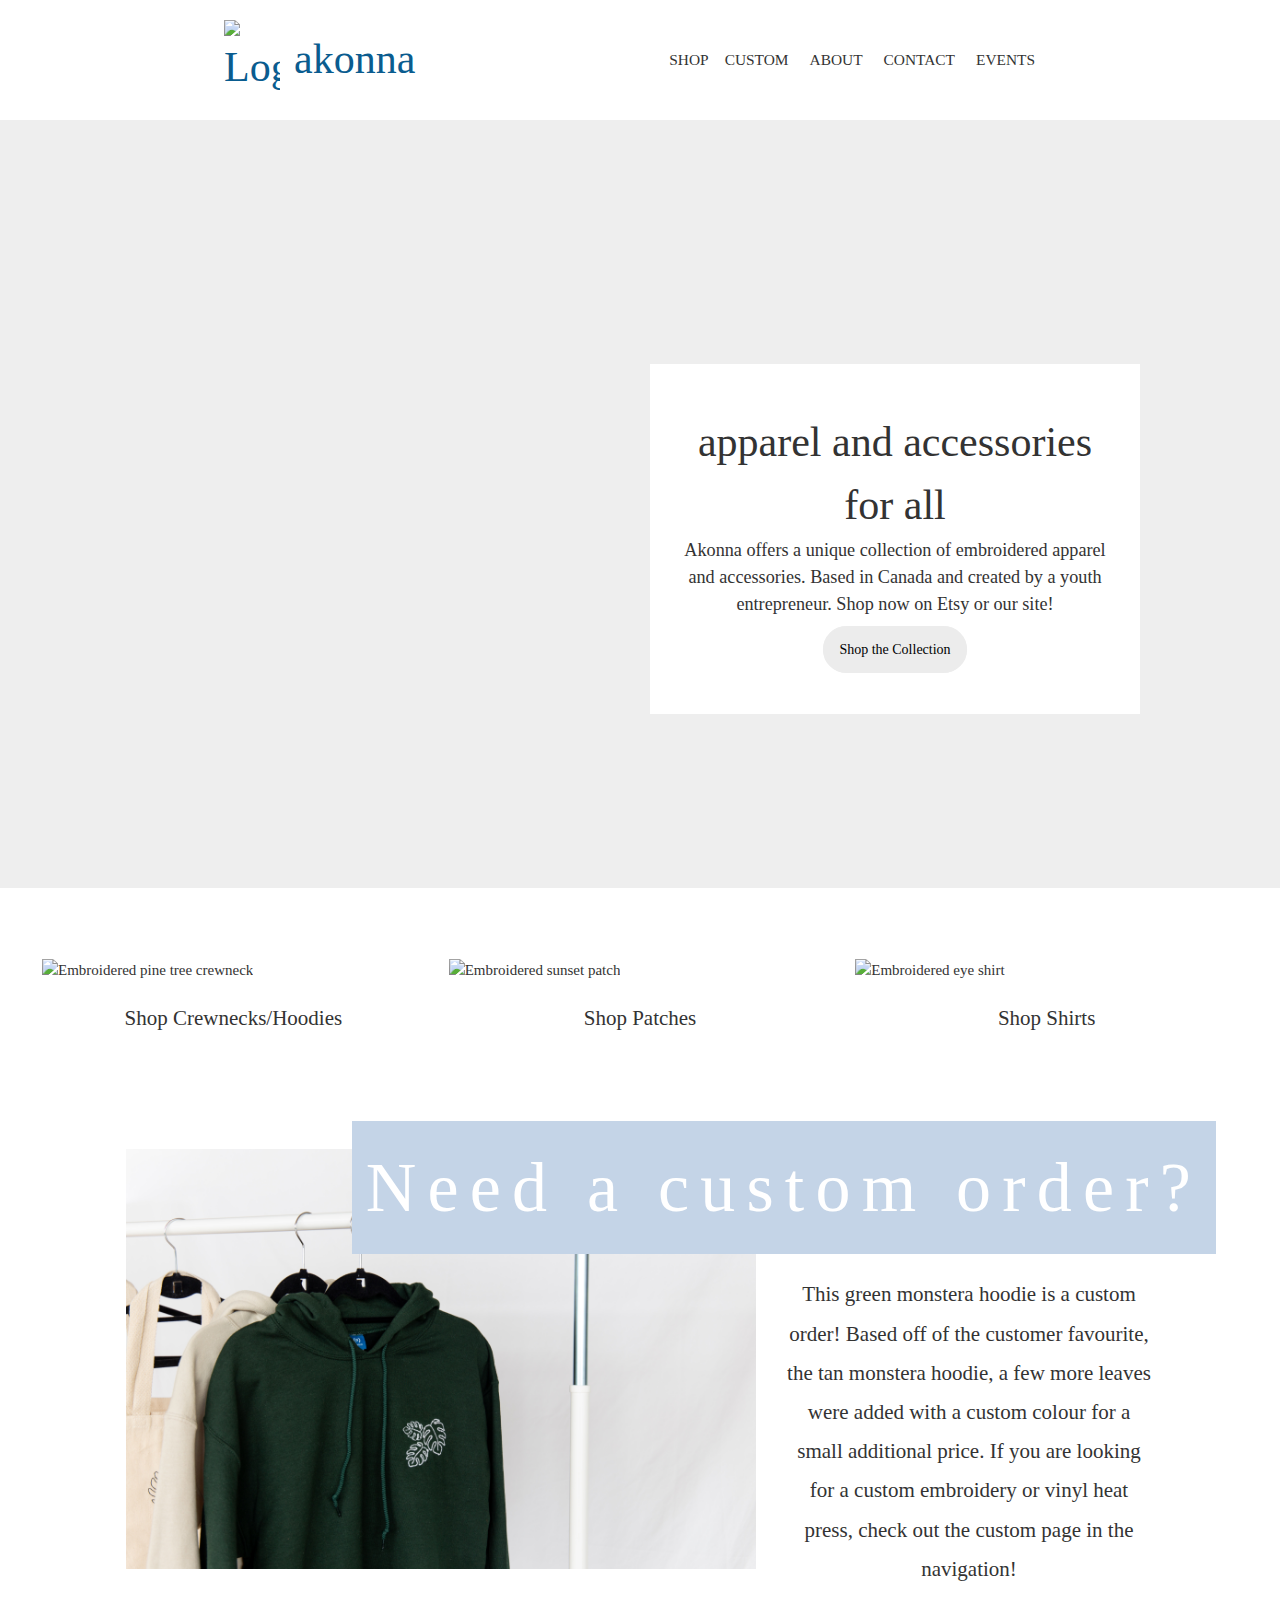
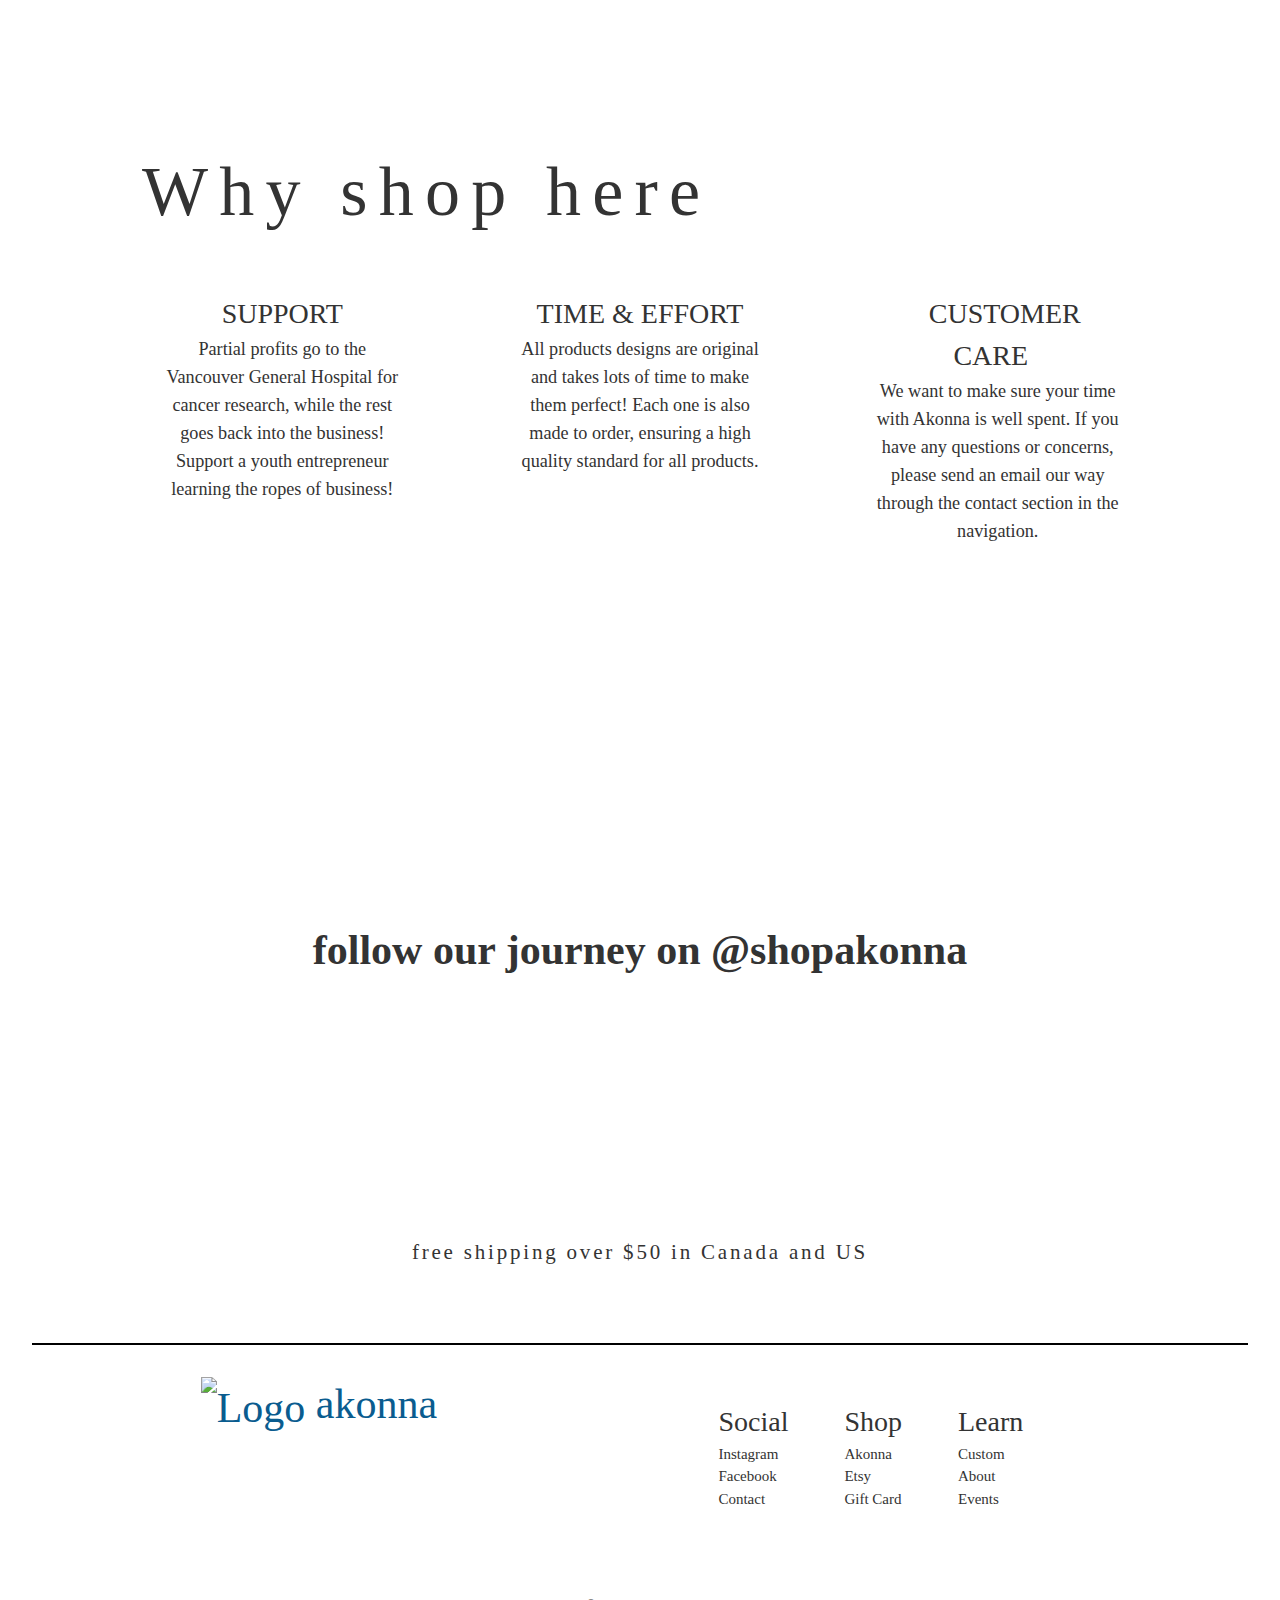
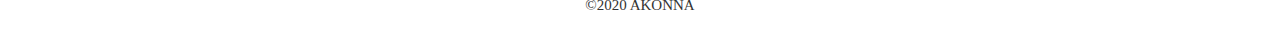
==== commit bf8d0d94: "Changing photo to pine tree half zip" ====
--- a/index.html
+++ b/index.html
@@ -95,7 +95,7 @@
 
       <div class="feature">
         <div class="feature-box">
-          <img src="./resources/images/pine-tree-crewneck-2.jpg" alt="Embroidered pine tree crewneck">
+          <img src="./resources/images/pine-tree-halfzip-black-1.jpg" alt="Embroidered pine tree crewneck">
           <p><a href="https://akonna.square.site/shop/crewnecks/4">Shop Crewnecks/Hoodies</a></p>
         </div>
         <div class="feature-box">
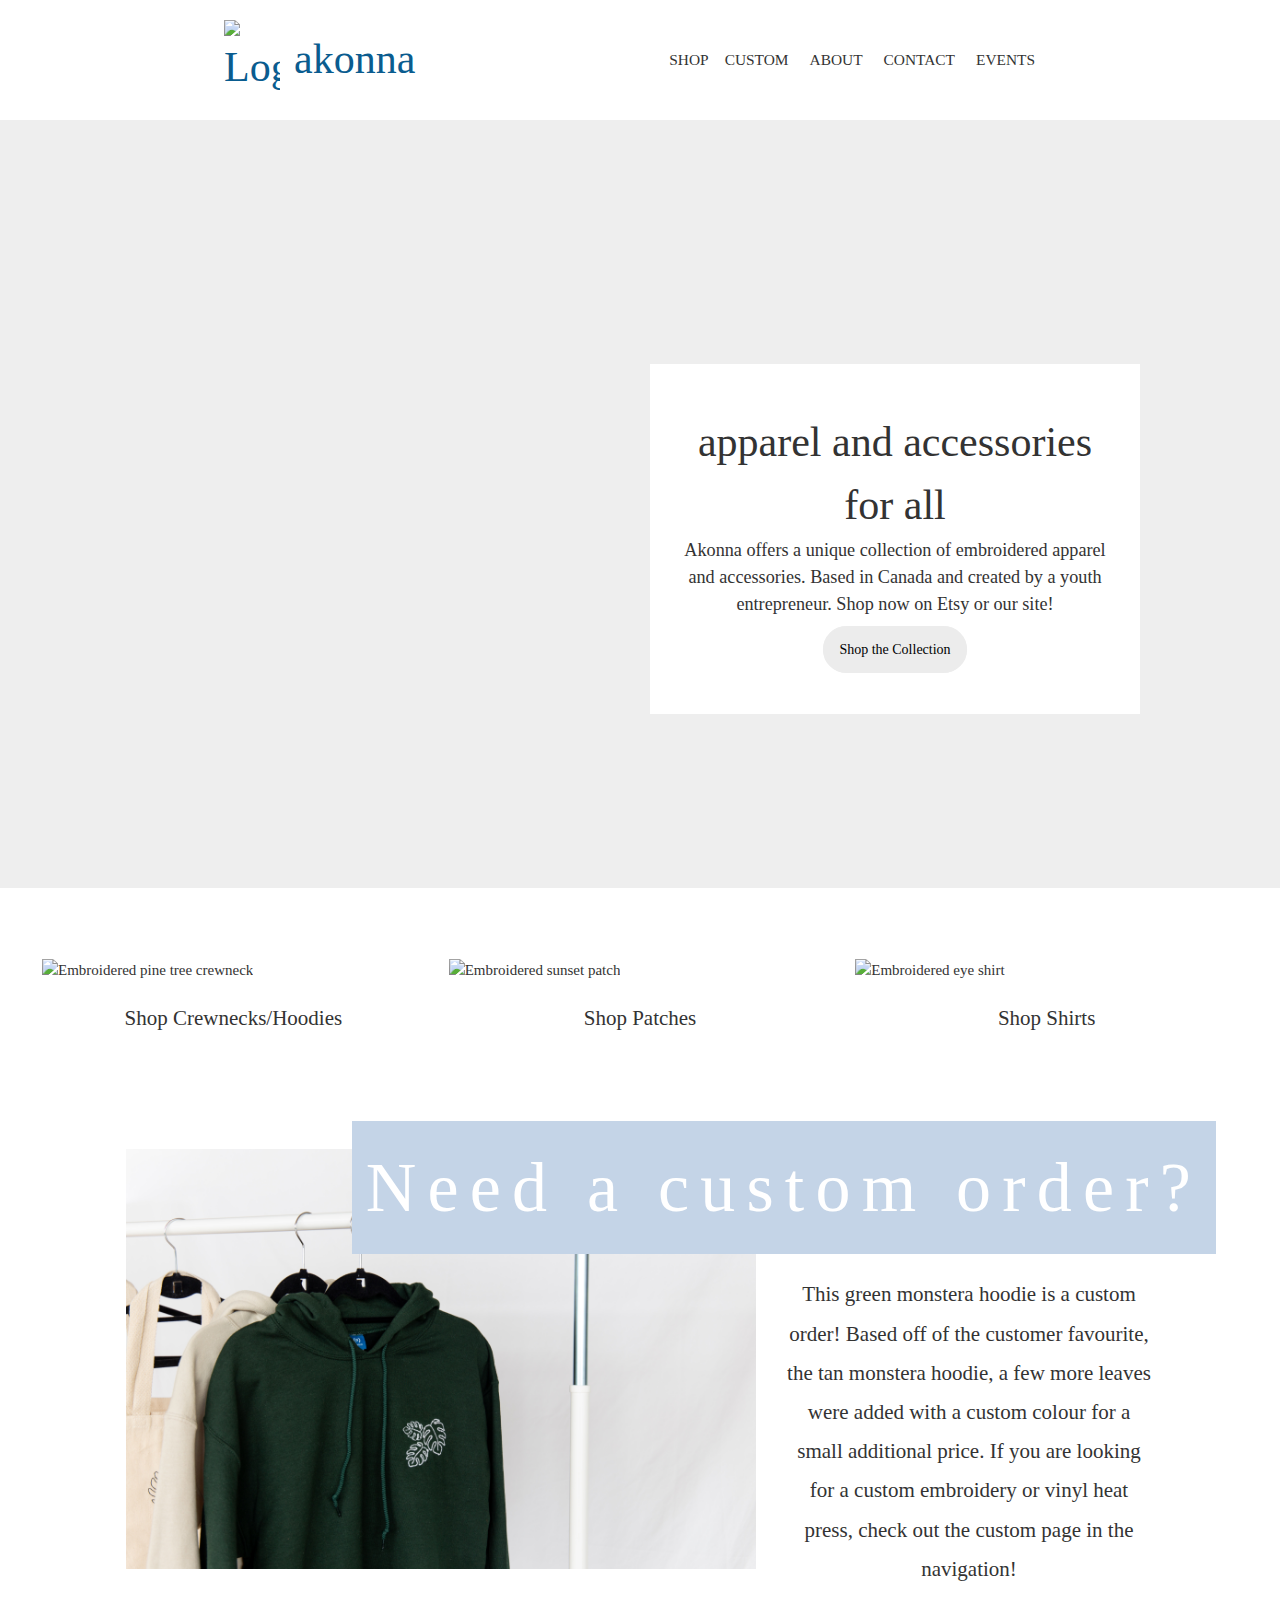
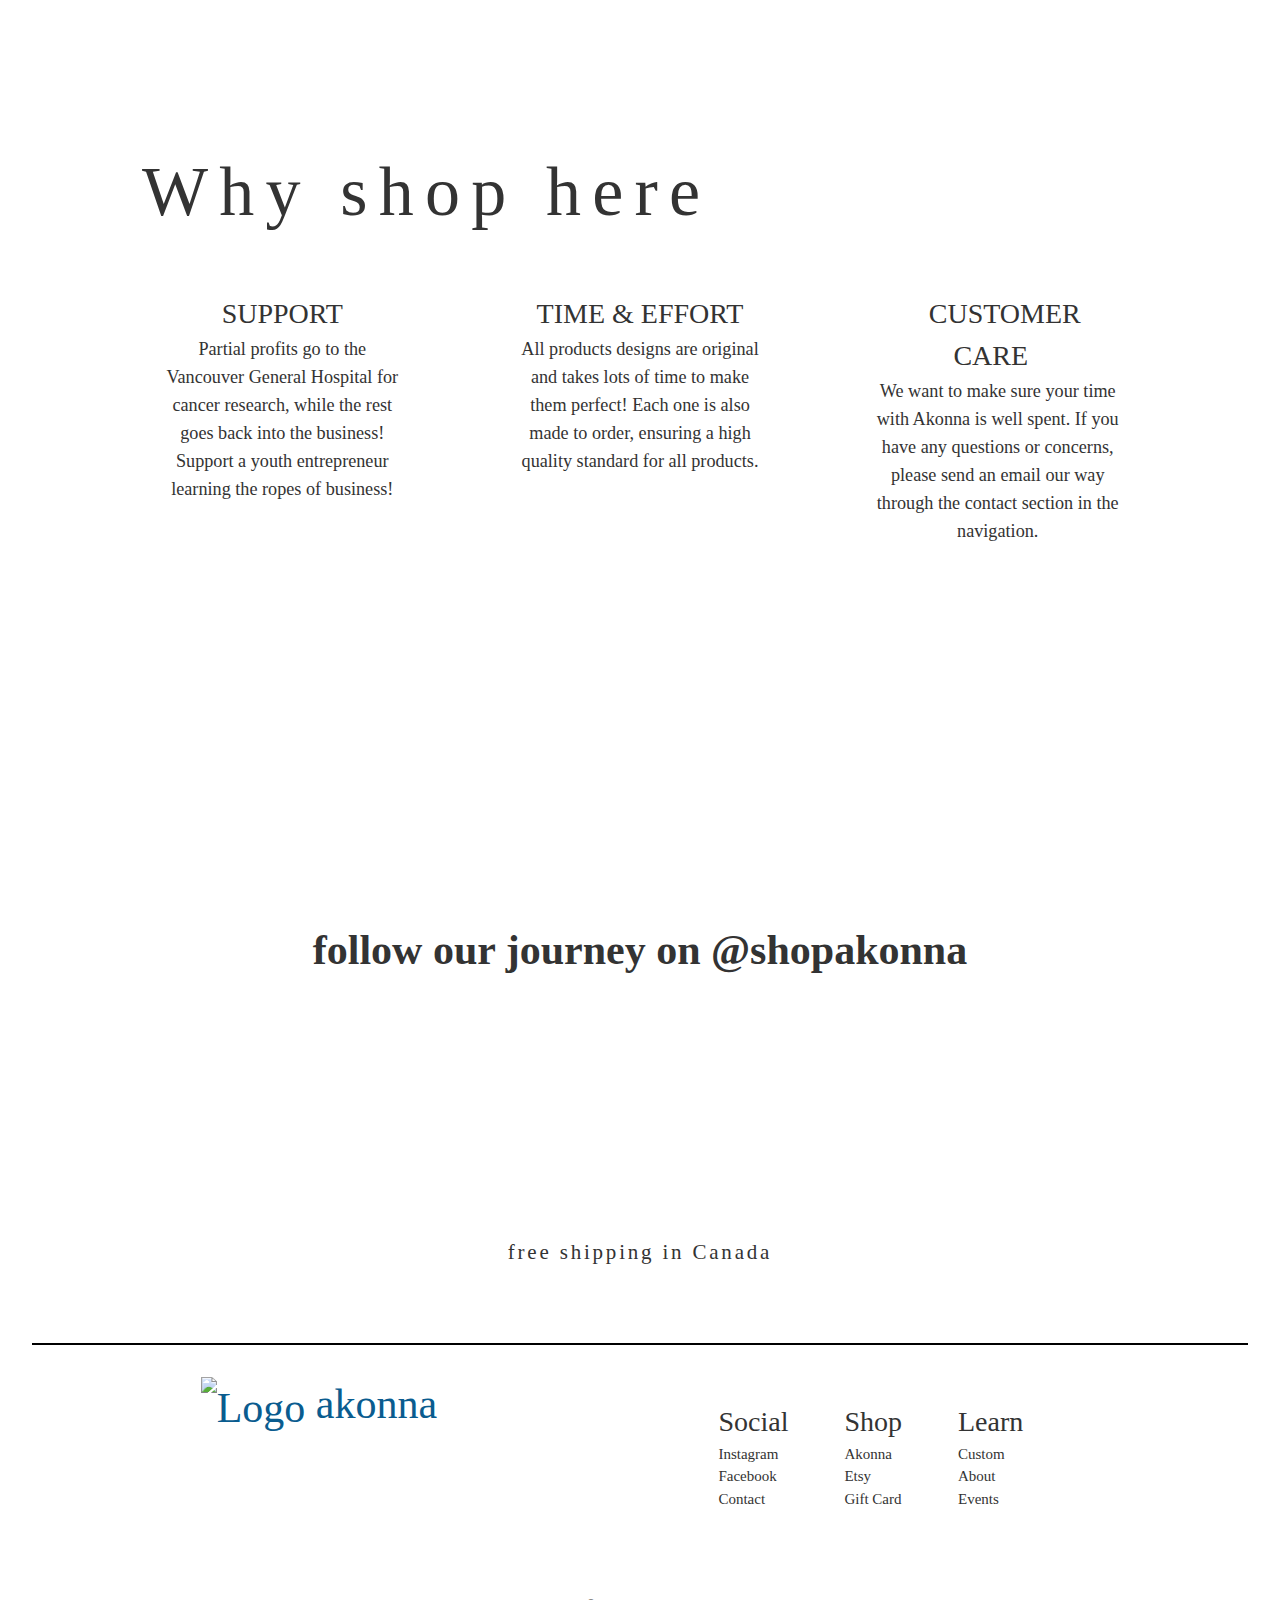
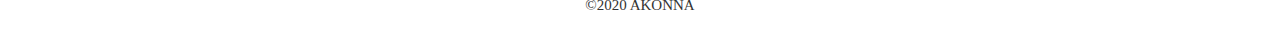
==== commit dacbcd0f: "changed banner to free shipping in canada" ====
--- a/index.html
+++ b/index.html
@@ -158,7 +158,7 @@
       <div class="strip">
         <i class="fas fa-dolly-flatbed fa-2x"></i>
         <div class="text-content">
-          <span>free shipping over $50 in Canada and US</span>
+          <span>free shipping in Canada</span>
         </div>
           <i class="fas fa-shipping-fast fa-2x"></i>
       </div>
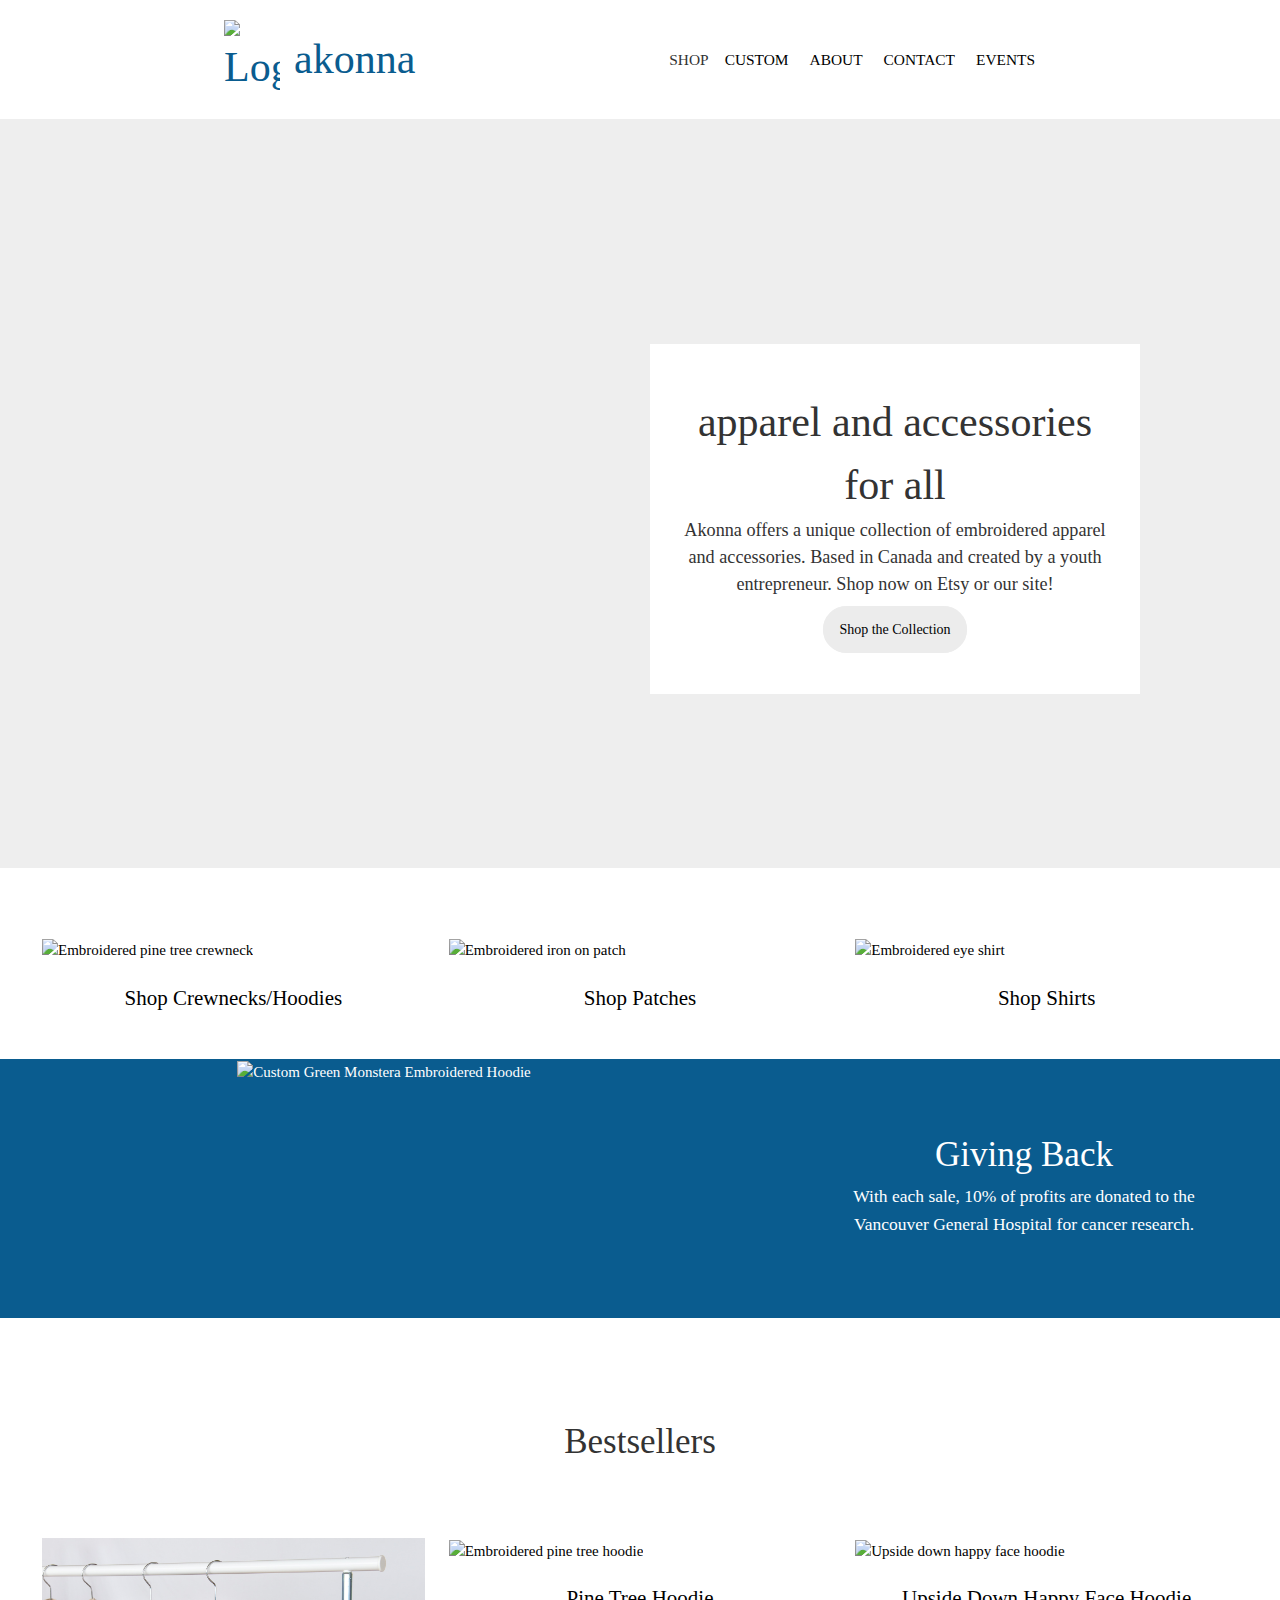
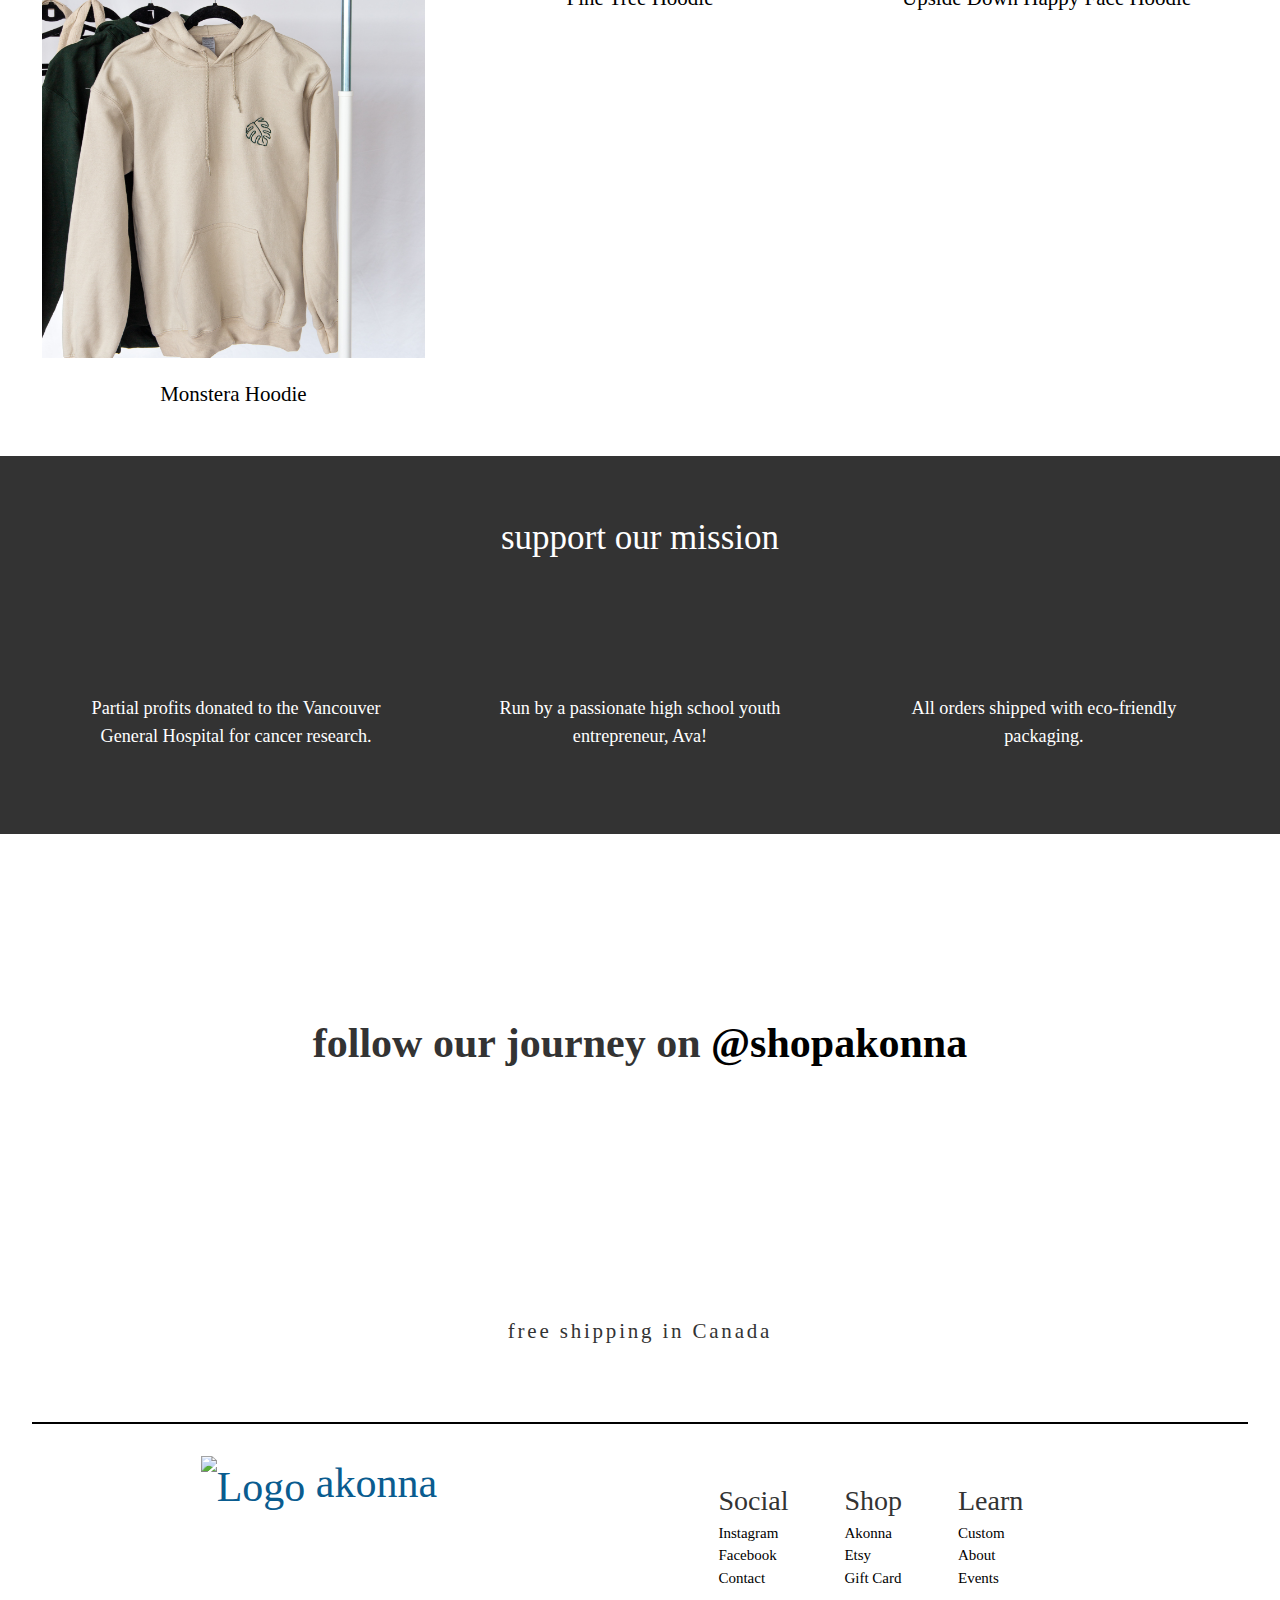
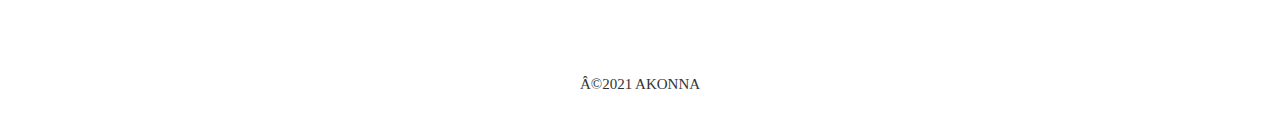
==== commit 40e66144: "Changed market photo" ====
--- a/index.html
+++ b/index.html
@@ -1,6 +1,33 @@
 <!DOCTYPE html>
 <html>
   <head>
+    <!-- Global site tag (gtag.js) - Google Analytics -->
+<script async src="https://www.googletagmanager.com/gtag/js?id=UA-124101052-1"></script>
+<script>
+  window.dataLayer = window.dataLayer || [];
+  function gtag(){dataLayer.push(arguments);}
+  gtag('js', new Date());
+
+  gtag('config', 'UA-124101052-1');
+</script>
+<!-- Facebook Pixel Code -->
+<script>
+  !function(f,b,e,v,n,t,s)
+  {if(f.fbq)return;n=f.fbq=function(){n.callMethod?
+  n.callMethod.apply(n,arguments):n.queue.push(arguments)};
+  if(!f._fbq)f._fbq=n;n.push=n;n.loaded=!0;n.version='2.0';
+  n.queue=[];t=b.createElement(e);t.async=!0;
+  t.src=v;s=b.getElementsByTagName(e)[0];
+  s.parentNode.insertBefore(t,s)}(window, document,'script',
+  'https://connect.facebook.net/en_US/fbevents.js');
+  fbq('init', '246863369916943');
+  fbq('track', 'PageView');
+</script>
+<noscript><img height="1" width="1" style="display:none"
+  src="https://www.facebook.com/tr?id=246863369916943&ev=PageView&noscript=1"
+/></noscript>
+<!-- End Facebook Pixel Code -->
+
     <meta charset="utf-8">
     <meta name="viewport" content="width=device-width,initial-scale=1">
     <link rel="icon" href="./favicon.ico" type="image/x-icon">
@@ -13,6 +40,7 @@
     <link rel="icon" type="image/png" sizes="16x16" href="./resources/favicon/favicon-16x16.png">
     <meta name="p:domain_verify" content="ceb4fa82b72ae0a9b78da7675496947e"/>
     <link rel="canonical" href="https://akonna.com">
+    <link rel="canonical" href="https://www.akonna.com">
     <title>Akonna | Apparel by a Youth Entrepreneur</title>
     <meta name="description" content="Akonna offers a variety of embroidered and printed apparel along with accessories. Based in Canada and created by a youth entrepreneur.">
   </head>
@@ -23,7 +51,7 @@
       <nav>
         <div class="logo">
           <img src="resources/images/logo.png" alt="Logo">
-          <span onclick="openPage('home')" class="tab"><a href="#home" id="defaultOpen">akonna</a></span>
+          <span><a href="index.html">akonna</a></span>
         </div>
         <div class="menu">
           <ul class="lato">
@@ -37,10 +65,10 @@
                 <a href="https://squareup.com/gift/4EJ130XCA65FB/order" target="_blank">gift card</a>
               </div>
             </div>
-            <li onclick="openPage('custom')"class="tab"><a href="#custom">custom</a></li>
-            <li onclick="openPage('about')"class="tab"><a href="#about">about</a></li>
-            <li onclick="openPage('contact')"class="tab"><a href="#contact">contact</a></li>
-            <li onclick="openPage('events')"class="tab"><a href="#events">events</a></li>
+            <li><a href="custom.html">custom</a></li>
+            <li><a href="about.html">about</a></li>
+            <li><a href="contact.html">contact</a></li>
+            <li><a href="events.html">events</a></li>
           </ul>
         </div>
 
@@ -68,10 +96,10 @@
               </ul>
             </div>
           </div>
-          <li onclick="openPage('custom')" class="tab"><a href="#custom"onclick="closeNav()">CUSTOM</a></li>
-          <li onclick="openPage('about')" class="tab"><a href="#about"onclick="closeNav()">ABOUT</a></li>
-          <li onclick="openPage('contact')"class="tab"><a href="#contact"onclick="closeNav()">CONTACT</a></li>
-          <li onclick="openPage('events')"class="tab"><a href="#events"onclick="closeNav()">EVENTS</a></li>
+          <li><a href="custom.html"onclick="closeNav()">CUSTOM</a></li>
+          <li><a href="about.html"onclick="closeNav()">ABOUT</a></li>
+          <li><a href="contact.html"onclick="closeNav()">CONTACT</a></li>
+          <li><a href="events.html"onclick="closeNav()">EVENTS</a></li>
         </ul>
       </div>
       <button class="mobile-overlay-close"><a href="javascript:void(0)" style="border-bottom:none;font-size:2.5rem;color:black" onclick="closeNav()">&times;</a></button>
@@ -79,10 +107,10 @@
 
 
     <!-- Jumbotron -->
-      <div class="page" id="home">
+      <div id="home">
         <div class="jumbotron">
           <img src="https://raw.githubusercontent.com/aval18/akonna/master/resources/images/pinetree-tote.jpg" alt="Pine tree shirt and tote">
-          <div class="inside">
+          <div class="jumbotron-inside">
             <div class="text-content">
               <span class="title">apparel and accessories for all</span>
               <p class="lato">Akonna offers a unique collection of embroidered apparel and accessories. Based in Canada and created by a youth entrepreneur. Shop now on Etsy or our site!</p>
@@ -92,54 +120,171 @@
         </div>
 
       <!-- Product feature -->
-
       <div class="feature">
-        <div class="feature-box">
-          <img src="./resources/images/pine-tree-halfzip-black-1.jpg" alt="Embroidered pine tree crewneck">
-          <p><a href="https://akonna.square.site/shop/crewnecks/4">Shop Crewnecks/Hoodies</a></p>
-        </div>
-        <div class="feature-box">
-          <img src="./resources/images/patch-sunset-1.jpeg" alt="Embroidered sunset patch">
-          <p><a href="https://akonna.square.site/shop/patches/2">Shop Patches</a></p>
-        </div>
-        <div class="feature-box">
-          <img src="./resources/images/eye-shirt-white-1.jpg" alt="Embroidered eye shirt">
-          <p><a href="https://akonna.square.site/shop/shirts/3">Shop Shirts</a></p>
-        </div>
-      </div>
-
-      <!-- Custom photo -->
-
-      <div class="info order">
-        <span class="title">Need a custom order?</span>
-        <div class="subject">
-          <img src="./resources/images/monstera-hoodie-green-3.jpg" alt="Custom Green Monstera Embroidered Hoodie">
-          <p>This green monstera hoodie is a custom order! Based off of the customer favourite, the tan monstera hoodie, a few more leaves were added with a custom colour for a small additional price. If you are looking for a custom embroidery or vinyl heat press, check out the custom page in the navigation!</p>
-        </div>
-      </div>
-
+        <div class="feature-section">
+          <div class="feature-box">
+            <a href="https://akonna.square.site/shop/crewnecks/4"><img src="./resources/images/pine-tree-halfzip-black-1.jpg" alt="Embroidered pine tree crewneck"></a>
+            <p><a href="https://akonna.square.site/shop/crewnecks/4">Shop Crewnecks/Hoodies</a></p>
+          </div>
+          <div class="feature-box">
+            <a href="https://akonna.square.site/shop/patches/2"><img src="./resources/images/patch-mountain-3.jpg" style="object-position:top;" alt="Embroidered iron on patch"></a>
+            <p><a href="https://akonna.square.site/shop/patches/2">Shop Patches</a></p>
+          </div>
+          <div class="feature-box">
+            <a href="https://akonna.square.site/shop/shirts/3"><img src="./resources/images/eye-shirt-white-1.jpg" alt="Embroidered eye shirt"></a>
+            <p><a href="https://akonna.square.site/shop/shirts/3">Shop Shirts</a></p>
+          </div>
+        </div>
+      </div>
+
+      <div id="myCarousel1" class="carousel slide" data-ride="carousel">
+        <!-- Indicators -->
+        <ol class="carousel-indicators">
+          <li data-target="#myCarousel1" data-slide-to="0" class="active"></li>
+          <li data-target="#myCarousel1" data-slide-to="1"></li>
+          <li data-target="#myCarousel1" data-slide-to="2"></li>
+        </ol>
+
+        <!-- Wrapper for slides -->
+        <div class="carousel-inner">
+          <div class="item active">
+            <img src="./resources/images/pine-tree-halfzip-black-1.jpg">
+            <div class="text-content">
+              <p>Shop Crewnecks/Hoodies</p>
+            </div>
+          </div>
+
+          <div class="item">
+            <img src="./resources/images/patch-mountain-3.jpg">
+            <div class="carousel-caption">
+              <p>Shop Patches</p>
+            </div>
+          </div>
+
+          <div class="item">
+            <img src="./resources/images/eye-shirt-white-1.jpg"=>
+            <div class="carousel-caption">
+              <p>Shop Shirts</p>
+            </div>
+          </div>
+        </div>
+
+        <!-- Left and right controls -->
+        <a class="left carousel-control" href="#myCarousel1" data-slide="prev">
+          <span class="glyphicon glyphicon-chevron-left"></span>
+          <span class="sr-only">Previous</span>
+        </a>
+        <a class="right carousel-control" href="#myCarousel1" data-slide="next">
+          <span class="glyphicon glyphicon-chevron-right"></span>
+          <span class="sr-only">Next</span>
+        </a>
+      </div>
+
+      <!-- Half display -->
+
+      <div class="info">
+        <div class="half-display">
+          <div class="half-box-1">
+            <img src="./resources/images/upside-down-happy-face-hoodies.jpg" alt="Custom Green Monstera Embroidered Hoodie">
+          </div>
+          <div class="half-box-2">
+            <div class="text-content">
+              <span class="kollektif">Giving Back</span>
+              <p>With each sale, 10% of profits are donated to the Vancouver General Hospital for cancer research.</p>
+
+            </div>
+          </div>
+        </div>
+      </div>
+
+      <!-- Best sellers -->
+      <div class="feature">
+        <div class="text-content">
+          <span class="kollektif">Bestsellers</span>
+        </div>
+        <div class="feature-section">
+          <div class="feature-box">
+            <a href="https://akonna.square.site/product/monstera-hoodie/32?cp=true&sa=false&sbp=false&q=false&category_id=6"><img src="./resources/images/monstera-hoodie-tan-1.jpg" alt="Embroidered monstera hoodie"></a>
+            <p><a href="https://akonna.square.site/product/monstera-hoodie/32?cp=true&sa=false&sbp=false&q=false&category_id=6">Monstera Hoodie</a></p>
+          </div>
+          <div class="feature-box">
+            <a href="https://akonna.square.site/product/pine-tree-hoodie/47?cp=true&sa=true&sbp=false&q=false"><img src="./resources/images/pine-tree-hoodie.jpg" alt="Embroidered pine tree hoodie"></a>
+            <p><a href="https://akonna.square.site/product/pine-tree-hoodie/47?cp=true&sa=true&sbp=false&q=false">Pine Tree Hoodie</a></p>
+          </div>
+          <div class="feature-box">
+            <a href="https://akonna.square.site/product/upside-down-happy-face-hoodie/58?cp=true&sa=false&sbp=false&q=false&category_id=6"><img src="./resources/images/upside-down-happy-face-hoodies-2.jpg" alt="Upside down happy face hoodie"></a>
+            <p><a href="https://akonna.square.site/product/upside-down-happy-face-hoodie/58?cp=true&sa=false&sbp=false&q=false&category_id=6">Upside Down Happy Face Hoodie</a></p>
+          </div>
+        </div>
+      </div>
+
+<div id="myCarousel2" class="carousel slide" data-ride="carousel">
+  <!-- Indicators -->
+  <ol class="carousel-indicators">
+    <li data-target="#myCarousel2" data-slide-to="0" class="active"></li>
+    <li data-target="#myCarousel2" data-slide-to="1"></li>
+    <li data-target="#myCarousel2" data-slide-to="2"></li>
+  </ol>
+
+  <!-- Wrapper for slides -->
+  <div class="carousel-inner">
+    <div class="text-content">
+      <span class="kollektif">Bestsellers</span>
+    </div>
+    <div class="item active">
+      <img src="./resources/images/monstera-hoodie-tan-1.jpg">
+      <div class="text-content">
+        <p>Monstera Hoodie</p>
+      </div>
+    </div>
+
+    <div class="item">
+      <img src="./resources/images/pine-tree-hoodie.jpg" alt="Chicago">
+      <div class="carousel-caption">
+        <p>Pine Tree Hoodie</p>
+      </div>
+    </div>
+
+    <div class="item">
+      <img src="./resources/images/upside-down-happy-face-hoodies-2.jpg" alt="New York">
+      <div class="carousel-caption">
+        <p>Upside Down Happy Face Hoodie</p>
+      </div>
+    </div>
+  </div>
+
+  <!-- Left and right controls -->
+  <a class="left carousel-control" href="#myCarousel2" data-slide="prev">
+    <span class="glyphicon glyphicon-chevron-left"></span>
+    <span class="sr-only">Previous</span>
+  </a>
+  <a class="right carousel-control" href="#myCarousel2" data-slide="next">
+    <span class="glyphicon glyphicon-chevron-right"></span>
+    <span class="sr-only">Next</span>
+  </a>
+</div>
 
 <!-- Advantages -->
 
       <div class="info advantage">
-        <span class="title">Why shop here</span>
+        <span class="kollektif">support our mission</span>
         <div class="advantage-box subject">
           <div class="advantage-content">
             <div class="text-content">
-              <span>SUPPORT</span>
-              <p>Partial profits go to the Vancouver General Hospital for cancer research, while the rest goes back into the business! Support a youth entrepreneur learning the ropes of business!</p>
+              <i class="fas fa-hand-holding-heart"></i>
+              <p>Partial profits donated to the Vancouver General Hospital for cancer research.</p>
             </div>
           </div>
           <div class="advantage-content">
             <div class="text-content">
-              <span>TIME & EFFORT</span>
-              <p>All products designs are original and takes lots of time to make them perfect! Each one is also made to order, ensuring a high quality standard for all products.</p>
+              <i class="fas fa-lightbulb"></i>
+              <p>Run by a passionate high school youth entrepreneur, Ava!</p>
             </div>
           </div>
           <div class="advantage-content">
             <div class="text-content">
-              <span>CUSTOMER CARE</span>
-              <p>We want to make sure your time with Akonna is well spent. If you have any questions or concerns, please send an email our way through the contact section in the navigation.</p>
+              <i class="fas fa-recycle"></i>
+              <p>All orders shipped with eco-friendly packaging.</p>
             </div>
           </div>
         </div>
@@ -150,7 +295,7 @@
     <div class="gallery">
       <i class="fab fa-instagram fa-3x"></i>
       <div class="insta background"></div>
-      <span class="subtitle">follow our journey on <a href="https://www.instagram.com/shopakonna">@shopakonna</a></span>
+      <span class="subtitle kollektif">follow our journey on <a href="https://www.instagram.com/shopakonna">@shopakonna</a></span>
     </div>
 
     <!-- Strip -->
@@ -178,7 +323,7 @@
               <ul>
                 <li><a href="https://www.instagram.com/shopakonna" target="_blank">Instagram</a></li>
                 <li><a href="https://www.facebook.com/pg/shopakonna/shop" target="_blank">Facebook</a></li>
-                <li onclick="openPage('contact')" class="tab"><a href="#contact">Contact</a></li>
+                <li><a href="contact.html">Contact</a></li>
               </ul>
             </div>
             <div class="footer-box">
@@ -194,14 +339,14 @@
               <div class="colour-box-small"></div>
               <span>Learn</span>
               <ul>
-                <li onclick="openPage('custom')" class="tab"><a href="#custom">Custom</a></li>
-                <li onclick="openPage('about')" class="tab"><a href="#about">About</a></li>
-                <li onclick="openPage('events')" class="tab"><a href="#events">Events</a></li>
+                <li><a href="custom.html">Custom</a></li>
+                <li><a href="about.html">About</a></li>
+                <li><a href="events.html">Events</a></li>
               </ul>
             </div>
           </div>
         </div>
-        <p>©2020 AKONNA</p>
+        <p>©2021 AKONNA</p>
       </footer>
 
     </div>
@@ -209,7 +354,7 @@
 
 <!-- Page Shop
 
-    <div class="page" id="shop">
+    <div id="shop">
 
       <div class="jumbotron">
         <div class="inside">
@@ -338,151 +483,6 @@
 
 </div> -->
 
-<!-- gift card -->
-    <div class="page" id="giftCard">
-      <div class="info">
-        <span class="title">Gift Cards</span>
-        <img class="subject "src="./resources/images/hat-white-2.jpg" alt="hat">
-      </div>
-    </div>
-
-<!-- Custom -->
-    <div class="page" id="custom">
-      <div class="info">
-        <span class="title">Custom Orders</span>
-        <img class="subject "src="./resources/images/monstera-hoodie-tan-2.jpg" alt="Embroidered Tan Monstera Hoodie">
-      </div>
-      <div class="section">
-        <div class="detail">
-          <div class="text-content">
-            <span class="subtitle">Embroidery</span>
-            <span>I offer custom embroidery for any type of design, including logos and graphic designs. The size is limited to 4 x4 inches, but it typically the perfect size for an embroidered design. Pricing varies on the design and colours, with black and white being the default for no extra cost. The maximum is 30 units, but please contact me for additional information regarding the amount of units. I can either source the item you would like for embroidery for a small additional cost, or you can send the items that need to be embroidered. The base digitization fee is $15.</span>
-          </div>
-          <div class="text-content" style="padding:1rem 3rem">
-            <strong>General pricing for up to 8000 stitches for just the embroidery (can vary)</strong>
-            <span>1-5 units: $15 each</span>
-            <span>6-15: $13.50 each</span>
-            <span>16-30: $11 each</span>
-          </div>
-          <div class="text-content" style="padding:1rem 3rem">
-            <strong>Name Embroidery</strong>
-            <span>If you would just like a name embroidered, the total additional fee will only be $15 (the digitization fee is waived) and can be combined with an existing design. A popular choice is the laurel tote bag with a personalized name addition.</span>
-          </div>
-          <div class="text-content">
-            <span class="subtitle">Vinyl Heat Press</span>
-            <span>I offer custom heat press printing for any type of design up to 11 x 11 inches in one colour. I can press any type of apparel, including other accessories such as hats and plates. There is no set minimum or maximum, but rough maximum would be around 75 units. Turnaround time is much quicker than embroidery. I can either source the item you would like for a small additional cost, or you can send the items to print.</span>
-          </div>
-            <div class="text-content" style="padding:1rem 3rem">
-              <strong>General pricing for one colour (can vary depending on design size)</strong>
-              <span>1-5 units: $12 each</span>
-              <span>6-15: $10 each</span>
-              <span>16-30: $9 each</span>
-              <span>31-50: $8 each</span>
-              <span>51+: $7 each</span>
-            </div>
-          </div>
-        </div>
-
-      <div class="typeform-widget" data-url="https://ava880070.typeform.com/to/BciUiW" data-hide-headers=true data-hide-footer=true style="width: 100%; height: 600px;"></div> <script> (function() { var qs,js,q,s,d=document, gi=d.getElementById, ce=d.createElement, gt=d.getElementsByTagName, id="typef_orm", b="https://embed.typeform.com/"; if(!gi.call(d,id)) { js=ce.call(d,"script"); js.id=id; js.src=b+"embed.js"; q=gt.call(d,"script")[0]; q.parentNode.insertBefore(js,q) } })() </script> <div style="font-family: Sans-Serif;font-size: 12px;color: #999;opacity: 0.5; padding-top: 5px;"> powered by <a href="https://admin.typeform.com/signup?utm_campaign=BciUiW&utm_source=typeform.com-14464713-Basic&utm_medium=typeform&utm_content=typeform-embedded-poweredbytypeform&utm_term=EN" style="color: #999" target="_blank">Typeform</a> </div>
-
-
-      <footer>
-        <p>©2020 BY AKONNA</p>
-      </footer>
-    </div>
-
-<!-- About -->
-
-    <div class="page" id="about">
-      <div class="info">
-        <span class="title">About Akonna</span>
-        <img class="subject" src="https://raw.githubusercontent.com/aval18/akonna/master/resources/images/tote-leaf.jpg" alt="embroidered tote bag">
-      </div>
-
-      <div class="section">
-        <div class="detail">
-          <div>
-            <div class="text-content">
-              <span class="subtitle">Coder and Youth Entrepreneur</span>
-              <span>I'm Ava, and I started Akonna in April, 2018 as a youth entrepreneur. I have a love for business and entrepreneurship, and wanted to display my passion through my collections of embroidered and printed graphic apparel. I hope to inspire other youth that we are just as capable of running a business as anyone else. I also have a love for coding, as I coded this website myself!</span>
-            </div>
-          </div>
-
-          <div>
-            <div class="text-content">
-              <span class="subtitle">Mission</span>
-              <span>Based in Canada, Akonna is an online clothing and accessories store that offers customers a place to find affordable and high quality apparel. Akonna sells through an e-commerce site and Etsy, and 10% of all the profits go to the Vancouver General Hospital for cancer research. Akonna has something for everyone to love.</span>
-            </div>
-          </div>
-
-          <div>
-            <div class="text-content">
-              <span class="subtitle">Process</span>
-              <span>To create my designs, I digitally sketch it out then digitize the stitch to turn it into an embroidery file. I use an embroidery machine to make the design come to life! Each shirt is made to order with careful attention to detail, and can take around 2-3 hours to be completed to perfection!</span>
-            </div>
-          </div>
-        </div>
-
-        <div class="vid">
-          <img src="https://raw.githubusercontent.com/aval18/akonna/master/resources/images/heart-and-bee-shirt-1.jpg" alt="Embroidered heart and bee shirt">
-          <!--<video controls muted src="" autoplay poster="posterimage.jpg">Your browser does not support the video.</video>-->
-        </div>
-      </div>
-      <footer>
-  <p>©2020 BY AKONNA</p>
-</footer>
-    </div>
-
-    <!-- Contact -->
-        <div class="page "id="contact">
-
-          <div class="info">
-            <span class="title">Get in Touch</span>
-            <img class="subject" src="https://raw.githubusercontent.com/aval18/akonna/master/resources/images/patch-astronaut-3.JPG" alt="Astronaut Embroidered Patch" style="object-position:center;">
-          </div>
-
-        <div class="typeform-widget" data-url="https://ava880070.typeform.com/to/y9SCuj" data-hide-headers=true data-hide-footer=true style="width: 100%; height: 600px;"></div> <script> (function() { var qs,js,q,s,d=document, gi=d.getElementById, ce=d.createElement, gt=d.getElementsByTagName, id="typef_orm", b="https://embed.typeform.com/"; if(!gi.call(d,id)) { js=ce.call(d,"script"); js.id=id; js.src=b+"embed.js"; q=gt.call(d,"script")[0]; q.parentNode.insertBefore(js,q) } })() </script> <div style="font-family: Sans-Serif;font-size: 12px;color: #999;opacity: 0.5; padding-top: 5px;"> powered by <a href="https://admin.typeform.com/signup?utm_campaign=y9SCuj&utm_source=typeform.com-14464713-Basic&utm_medium=typeform&utm_content=typeform-embedded-poweredbytypeform&utm_term=EN" style="color: #999" target="_blank">Typeform</a></div>
-
-
-        <footer>
-          <p>©2020 BY AKONNA</p>
-        </footer>
-      </div>
-
-      <!-- Markets -->
-          <div class="page" id="events">
-            <div class="info">
-              <span class="title">Markets</span>
-              <img class="subject"src="./resources/images/shipyards-2.JPG" alt="Shipyards Market">
-            </div>
-            <div class="market">
-              <span class="highlight subtitle">2020</span>
-              <div class="row-1">
-              </div>
-              <span class="highlight subtitle">2019</span>
-              <div class="row-2">
-
-                <div class="box">
-                  <span class="box-title"><a href="https://www.shipyardsnightmarket.com/2020-artisansfood.html">Shipyards Night Market</a></span>
-                  <span>August 27</span>
-                  <img src="" alt="">
-                </div>
-
-                <div class="box">
-                  <span class="box-title"><a href="https://vancouveretsyco.com/markets/holiday-pop-up-market-19/">Vancouver Etsy Co Holiday Market</a></span>
-                  <span>November 24</span>
-                  <img src="" alt="">
-                </div>
-
-              </div>
-            </div>
-
-
-            <footer>
-              <p>©2020 BY AKONNA</p>
-            </footer>
-          </div>
-
 
   </body>
 </html>
--- a/resources/css/style.css
+++ b/resources/css/style.css
@@ -9,11 +9,6 @@
   src: url('../fonts/Kollektif-Bold.ttf') format('truetype');
   font-style: normal;
   font-weight: 700;
-}@font-face {
-  font-family: 'Friday';
-  src: url('../fonts/The-Friday-Stroke.otf') format('opentype');
-  font-style: normal;
-  font-weight: 400;
 }@font-face {
   font-family: 'Lato';
   font-style: normal;
@@ -71,15 +66,11 @@
   font-size: 3rem;
 }
 
-.page {
-  height: 100%;
-  display: none;
-  padding-top: 20px;
-  margin: 0;
-}
-
 a:hover {
   color: inherit;
+}
+a {
+  color: black;
 }
 
 .lato {
@@ -143,8 +134,11 @@
 .logo {
   padding-left: 15rem;
   font-family: 'Kollektif','Lato';
+  font-size: 3rem;
   color: #0a5c8f;
-  font-size: 3rem;
+}
+.logo a {
+  color: #0a5c8f;
 }
 .logo a:hover {
   text-decoration: none;
@@ -317,18 +311,21 @@
 }
 
 .jumbotron {
-  background-image: url("../images/pinetree-tote.jpg");
   margin: 0;
   background-size: cover;
   background-position: top;
   margin-top: 100px;
 }
 
+#home .jumbotron {
+  background-image: url("../images/pinetree-tote.jpg");
+}
+
 .jumbotron p {
   font-size: 1.3rem;
 }
 
-#home .jumbotron img {
+.jumbotron img {
   display: none;
 }
 
@@ -340,7 +337,7 @@
   padding: 2rem;
 }
 
-.inside {
+.jumbotron-inside {
   background-color: white;
   width: 35rem;
   height: 25rem;
@@ -369,8 +366,39 @@
   transition: 0.2s;
 }
 
+.parallax-inside {
+  height: 35rem;
+  margin: auto;
+  text-align: center;
+  display: flex;
+  align-items: center;
+  justify-content: center;
+  color: white;
+}
+
+.parallax {
+  background-attachment: fixed;
+  background-position: center;
+  background-repeat: no-repeat;
+  background-size: cover;
+}
+.parallax-page1 {
+  background-image: url("../images/blue-2.jpg");
+  background-position: bottom;
+}
+.parallax-page2 {
+  background-image: url("https://raw.githubusercontent.com/aval18/akonna/master/resources/images/tote-leaf.jpg");
+}
+.parallax-page3 {
+  background-image: url("../images/patch-group-edit.jpg");
+  background-position: 0 40%;
+}
+.parallax-page4 {
+  background-image: url("../images/holiday-market.JPG");
+}
+
 @media only screen and (min-width: 300px) and (max-width: 768px) {
-  #home .inside {
+  #home .jumbotron-inside {
     margin: 0;
     height: 20rem;
     width: 100%;
@@ -394,16 +422,30 @@
   .jumbotron {
     background-image: none;
     margin-top: 80px;
-  }
-  #home .jumbotron {
     padding: 0;
   }
-  #home .jumbotron img {
+  .jumbotron img {
     display: block;
     width: 100%;
     object-position: top;
     margin-top: 3rem;
   }
+  .parallax {
+    background-attachment: scroll;
+  }
+  .parallax-inside {
+    width: auto;
+    height: 20rem;
+  }
+  .parallax img {
+    width: 100%;
+    height: 15rem;
+    object-fit: cover;
+  }
+  .parallax-page1, .parallax-page2, .parallax-page3 {
+    background-position: center;
+    object-position: center;
+  }
 
 }
 
@@ -412,7 +454,6 @@
   .gallery {
     display: flex;
     justify-content: center;
-    margin: 3rem;
     align-items: center;
     height: 30rem;
     position: relative;
@@ -429,7 +470,10 @@
   }
 
   .insta {
-    background-image: url("https://raw.githubusercontent.com/aval18/akonna/master/resources/images/shipyards-1.JPG");
+    background-image: url("../images/monstera-hoodie-green-2.jpg");
+    background-attachment: fixed;
+    background-position: center;
+    background-repeat: no-repeat;
     background-size: cover;
   }
   .background {
@@ -447,6 +491,9 @@
   }
 
 @media only screen and (min-width: 300px) and (max-width: 768px) {
+  .insta {
+    background-attachment: scroll;
+  }
   .gallery span {
     font-size: 1.5rem;
     text-align: center;
@@ -464,10 +511,13 @@
 /* Product feature */
 
   .feature {
+    margin:5rem 3rem;
+    margin-bottom: 0;
+  }
+
+  .feature-section {
     display: flex;
     justify-content: space-between;
-    margin:5rem 3rem;
-    margin-bottom: 0;
   }
   .feature-box {
     width: 32%;
@@ -477,20 +527,48 @@
     object-fit: cover;
     height: 30rem;
   }
-  .feature-box p {
+  .feature-box p, .carousel-inner p {
     text-align: center;
     padding: 1.5rem;
     font-size: 1.5rem;
     font-family: 'Kollektif','Lato';
   }
+  .feature .text-content {
+    padding-top: 0;
+  }
+  .carousel {
+    display: none;
+  }
 
   @media only screen and (min-width:300px) and (max-width:900px) {
     .feature {
+      display: none;
+    }
+    .carousel {
       display: block;
-      margin:0;
-    }
-    .feature-box {
+    }
+    .carousel-inner p {
+      padding-top: 0;
+    }
+    .carousel-inner>.item>img {
+      padding: 3rem;
+      height: 30rem;
       width: 100%;
+      object-fit: cover;
+    }
+    .carousel .text-content {
+      padding-top: 0;
+    }
+    .carousel-control.right, .carousel-control.left{
+      background-image: none;
+
+    }
+    .glyphicon {
+      color: #333;
+      text-shadow: none;
+    }
+    .carousel-caption {
+      text-shadow: none;
     }
   }
   @media only screen and (min-width: 1500px){
@@ -500,9 +578,12 @@
         margin: auto;
         margin-top: 5rem;
       }
-    }
-
-/* Info Order */
+      .feature-box p {
+        font-size: 1.7rem;
+      }
+    }
+
+/* Info and Half Display */
 
   .info {
     display: block;
@@ -522,44 +603,50 @@
     object-fit: cover;
   }
   #home .info .title {
-    font-family: 'Friday', 'Kollektif';
-  }
-
-  #home .info img {
-    height: 30rem;
-    margin-top: 3rem;
-    width: auto;
+    font-family: 'Kollektif','Lato';
   }
   #home .info {
     margin-top: 1rem;
   }
 
-  #home .subject {
+  .half-display {
     display: flex;
-    margin:7rem;
+    margin-bottom:7rem;
     margin-top: 0;
+    background-color: #0a5c8f;
+    color: white;
+    width: 100%;
+  }
+  .half-box-1 {
+    width: 60%;
+  }
+  .half-box-1 img {
+    width: 100%;
+    height: 30rem;
+    object-fit: cover;
+  }
+  .half-box-2 {
+    display: flex;
+    align-items: center;
+    width: 40%;
   }
 
   .info p {
-    margin-top: 12rem;
-    margin-left: 2rem;
-    font-size: 1.5rem;
-    line-height: 2.8rem;
-  }
-  .order .title {
-    right: 5%;
-    margin-top: 3rem;
-    color: white;
-    background-color: #c4d4e7;
-}
-    .order .title, .advantage .title {
+    font-size: 1.25rem;
+    line-height: 2rem;
+  }
+
+    .midtitle {
     font-size: 5rem;
-    position: absolute;
+    font-family: 'kollektif';
+  }
+  .kollektif {
+    font-family: 'kollektif';
+    font-size: 2.5rem;
   }
 
   @media only screen and (min-width: 300px) and (max-width: 900px) {
     .info {
-      margin: 2rem;
       display: block;
       margin-top: 90px;
     }
@@ -570,13 +657,8 @@
     .info span {
       display: block;
     }
-    #home .info {
-      margin: 2rem;
-      padding: 0;
-    }
     .info .title {
       font-size: 3rem;
-      letter-spacing: 0.6rem;
       padding: 1.5rem;
       position: relative;
       width: 100%;
@@ -600,54 +682,49 @@
       margin: 1rem;
       text-align: center;
     }
-    .order .title {
-      padding: 0.5rem;
-      right: 0;
-    }
-    #home .subject {
+    .half-display {
       display: block;
     }
+    .half-box-1, .half-box-2 {
+      width: 100%;
+    }
   }
 
   @media only screen and (min-width: 1500px) {
-    .order .title {
-      right: 20%;
-    }
-    .order {
-      margin: auto;
-    }
     html {
       font-size: 16px;
     }
-    .subject {
-      padding: 3rem;
-    }
-    #home .subject {
-      margin: 0;
-    }
-    .advantage .title {
-      left: 20%;
+    .info {
+      max-width: none;
+    }
+    .info p {
+      font-size: 1.5rem;
+    }
+    .kollektif {
+      font-size: 4rem;
     }
   }
 
 /* Advantages */
 
+
 .info .title {
-  font-family: 'Friday', 'Kollektif';
-  letter-spacing: 0.8rem;
+  font-family: 'Kollektif','Lato';
   padding: 1rem;
 }
-
-  .advantage .title {
-    left: 10%;
-  }
+.advantage i {
+  font-size: 3.5rem;
+  padding: 1rem;
+}
 
   .advantage {
     padding: 0;
+    padding-top: 4rem;
     border: none;
-    display: flex;
     margin: auto;
     margin-top:7rem 0;
+    background-color: #333;
+    color: white;
   }
   .advantage .text-content {
     padding: 4rem;
@@ -659,8 +736,7 @@
   .advantage-box {
     display: flex;
     justify-content: center;
-    padding: 0;
-    padding-top: 8rem;
+    padding-top: 0;
   }
   .advantage-content span {
     font-size: 2rem;
@@ -675,6 +751,7 @@
   @media only screen and (min-width: 300px) and (max-width: 900px) {
     .advantage {
       display: block;
+      width: 100%;
     }
     .advantage-content {
       width: 100%;
@@ -688,20 +765,11 @@
     .advantage-content .text-content {
       padding: 1rem;
     }
-    .advantage .title {
-      left: 0;
-      margin: 0;
-    }
-    .advantage .title, .order .title {
-      background-color: white;
-      color: black;
-      font-size: 2.5rem;
-    }
   }
 
   @media only screen and (min-width: 1500px) {
-    .advantage .title {
-      left: 20%;
+    .advantage-content {
+      width: 25%;
     }
   }
 
@@ -930,7 +998,7 @@
     margin-top: 3rem;
   }
 
-  #custom span {
+  #custom .detail span {
     display: block;
   }
 
@@ -946,6 +1014,7 @@
 
   .subtitle {
     display: block;
+    font-size: 3rem;
   }
 
   .vid {
@@ -1028,6 +1097,10 @@
   text-decoration: none;
   transition: 0.2s;
 }
+.market .highlight{
+  padding: 2rem;
+  padding-left: 20rem;
+}
 @media only screen and (min-width: 300px) and (max-width: 768px) {
   .row-1,.row-2,.row-3 {
     display: block;
@@ -1046,6 +1119,9 @@
   }
   .market {
     padding: 1rem;
+  }
+  .market .highlight {
+    padding-left: 1rem;
   }
 }
   /* Footer */
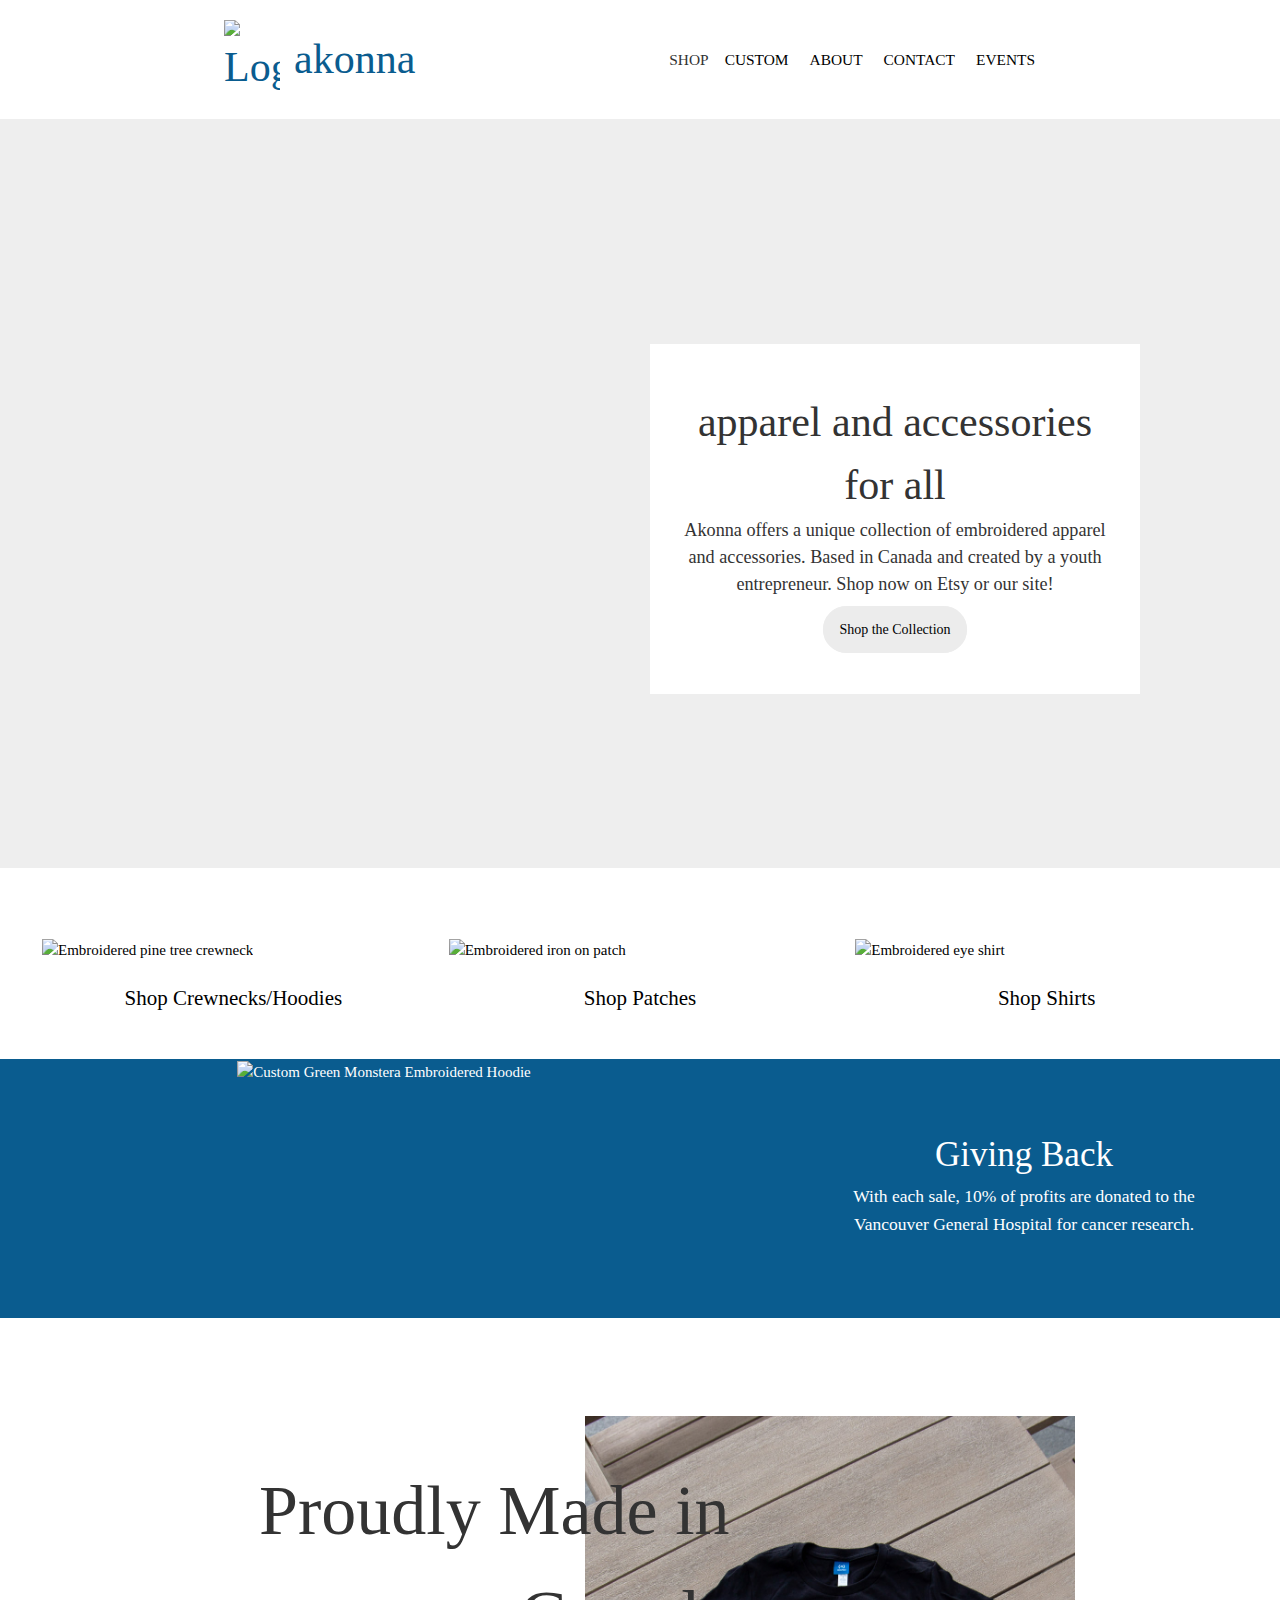
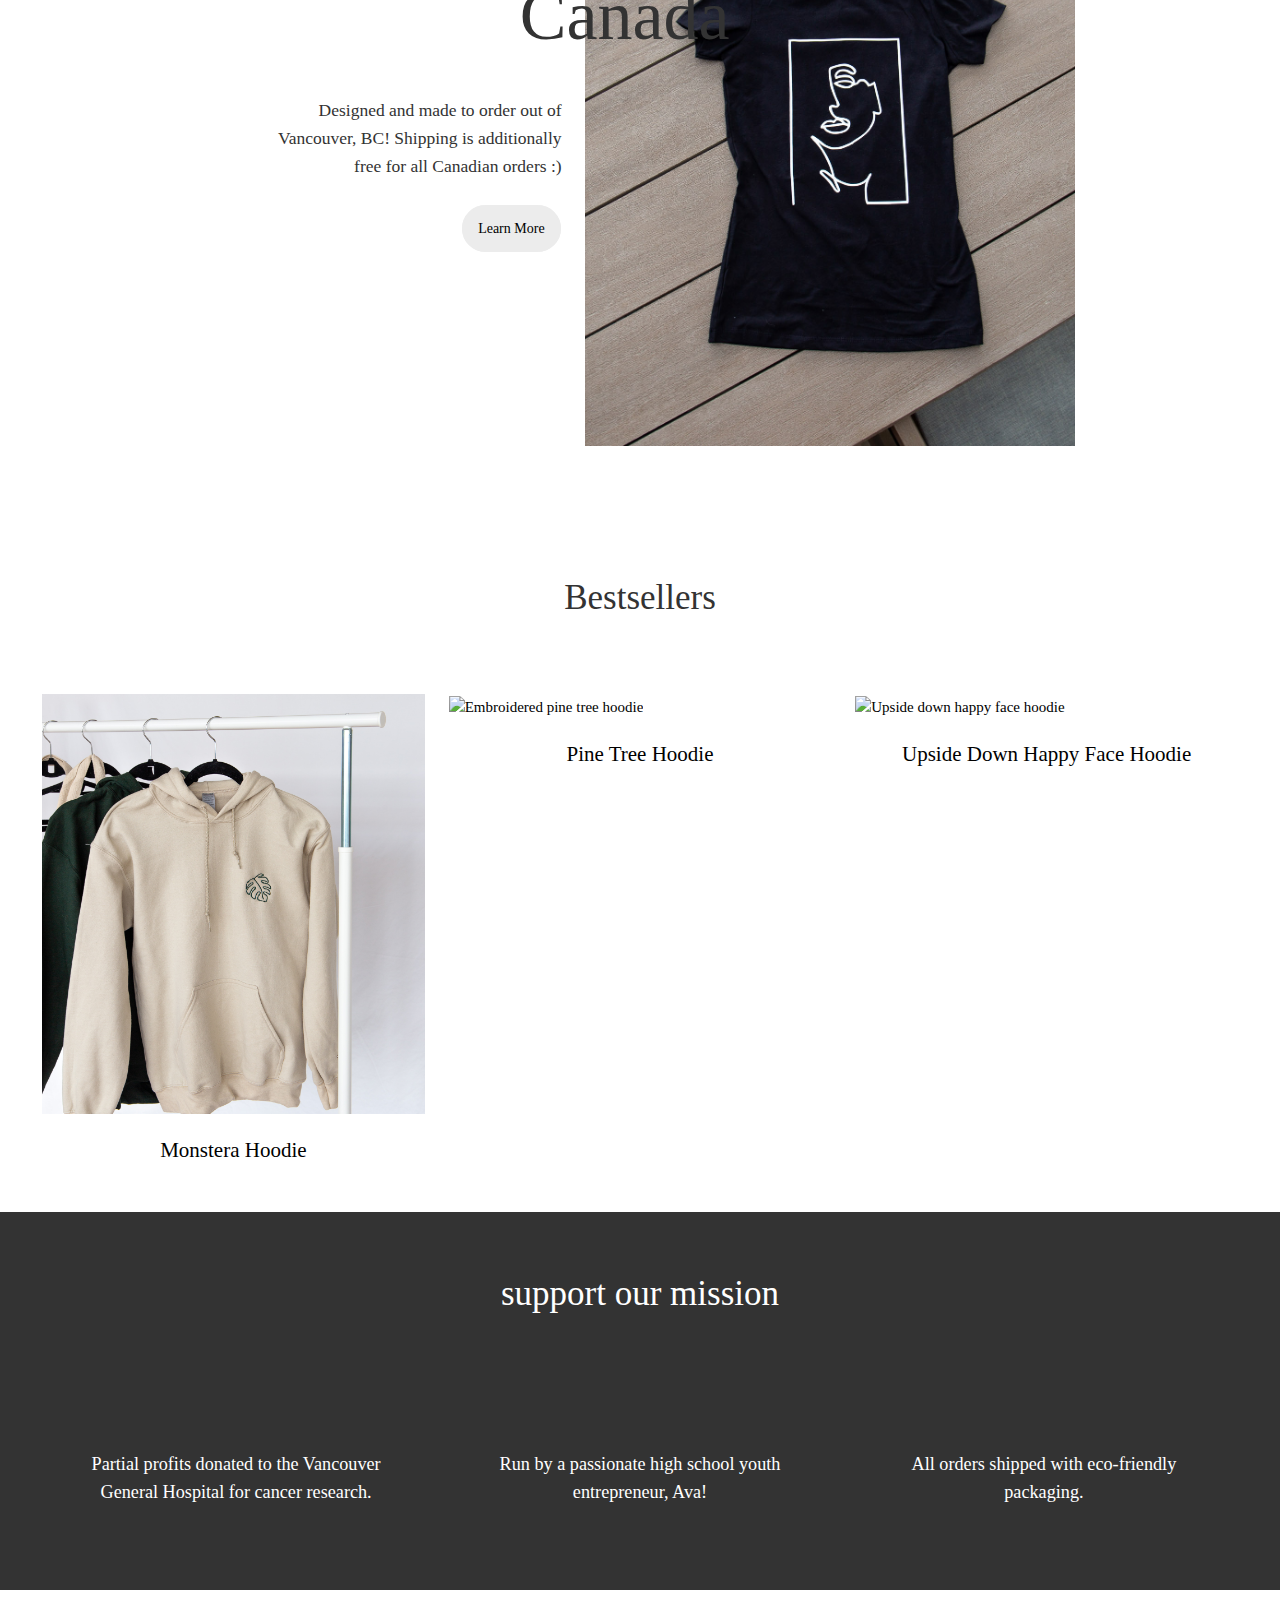
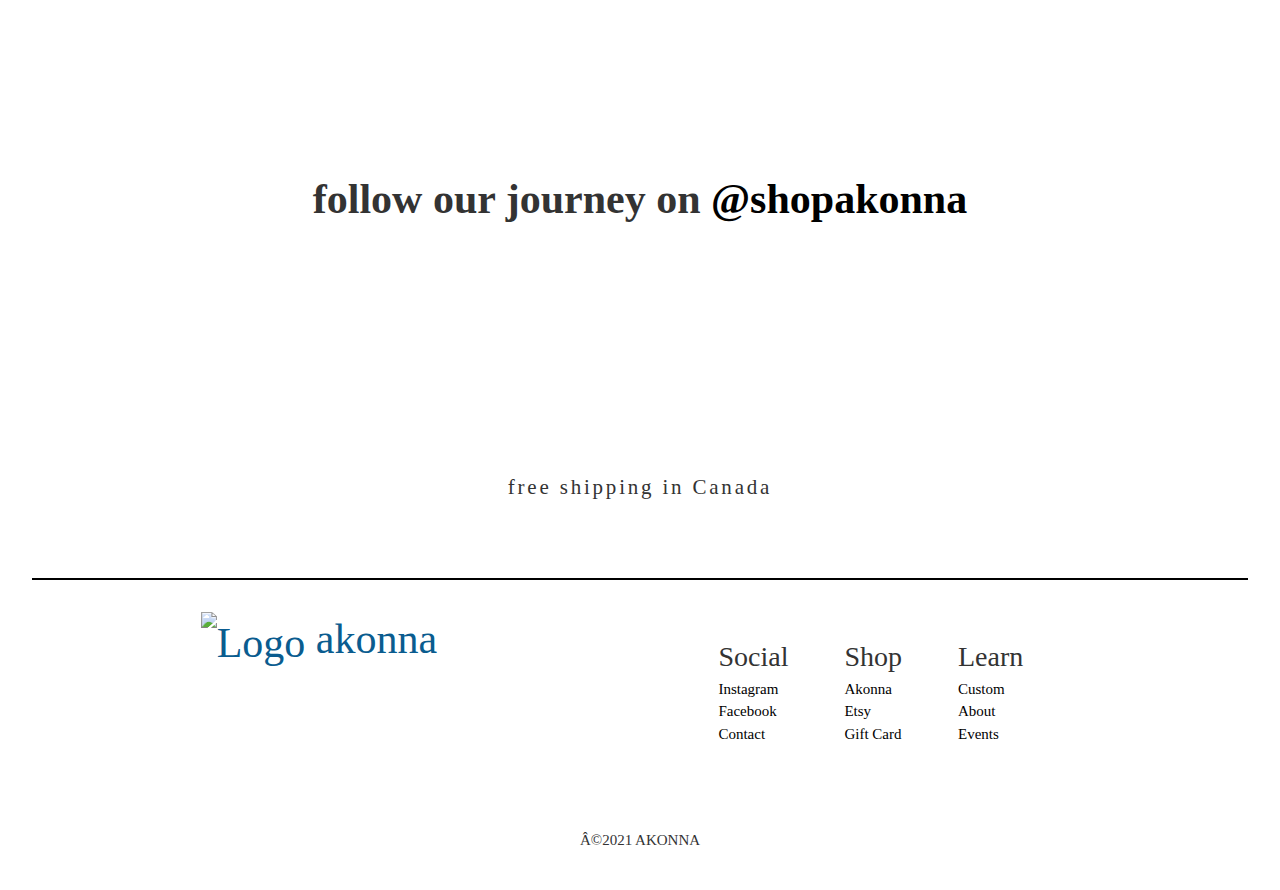
==== commit 352f682e: "Added proudly made in canada section, finished carousel js" ====
--- a/index.html
+++ b/index.html
@@ -36,6 +36,8 @@
     <link rel="stylesheet" type="text/css" href="resources/css/style.css">
     <script type="text/javascript" src="resources/javascript/main.js"></script>
     <link rel="stylesheet" href="https://use.fontawesome.com/releases/v5.4.1/css/all.css" integrity="sha384-5sAR7xN1Nv6T6+dT2mhtzEpVJvfS3NScPQTrOxhwjIuvcA67KV2R5Jz6kr4abQsz" crossorigin="anonymous">
+    <script src="https://ajax.googleapis.com/ajax/libs/jquery/3.5.1/jquery.min.js"></script>
+  <script src="https://maxcdn.bootstrapcdn.com/bootstrap/3.4.1/js/bootstrap.min.js"></script>
     <link rel="icon" type="image/png" sizes="32x32" href="./resources/favicon/favicon-32x32.png">
     <link rel="icon" type="image/png" sizes="16x16" href="./resources/favicon/favicon-16x16.png">
     <meta name="p:domain_verify" content="ceb4fa82b72ae0a9b78da7675496947e"/>
@@ -143,28 +145,44 @@
           <li data-target="#myCarousel1" data-slide-to="0" class="active"></li>
           <li data-target="#myCarousel1" data-slide-to="1"></li>
           <li data-target="#myCarousel1" data-slide-to="2"></li>
+          <li data-target="#myCarousel1" data-slide-to="3"></li>
+          <li data-target="#myCarousel1" data-slide-to="4"></li>
         </ol>
 
         <!-- Wrapper for slides -->
         <div class="carousel-inner">
           <div class="item active">
-            <img src="./resources/images/pine-tree-halfzip-black-1.jpg">
-            <div class="text-content">
-              <p>Shop Crewnecks/Hoodies</p>
+            <a href="https://akonna.square.site/shop/hoodies/6"><img src="./resources/images/monstera-hoodie-green-1.jpg" alt=""></a>
+            <div class="text-content">
+              <p>Shop Hoodies</p>
             </div>
           </div>
 
           <div class="item">
-            <img src="./resources/images/patch-mountain-3.jpg">
-            <div class="carousel-caption">
+            <a href="https://akonna.square.site/shop/crewnecks/4"><img src="./resources/images/pine-tree-halfzip-black-1.jpg" alt="Embroidered pine tree crewneck"></a>
+            <div class="text-content">
+              <p>Shop Crewnecks</p>
+            </div>
+          </div>
+
+          <div class="item">
+            <a href="https://akonna.square.site/shop/shirts/3"><img src="./resources/images/eye-shirt-white-1.jpg" alt="Embroidered eye shirt"></a>
+            <div class="text-content">
+              <p>Shop Shirts</p>
+            </div>
+          </div>
+
+          <div class="item">
+            <a href="https://akonna.square.site/shop/tote-bags/5"><img src="./resources/images/tote-outsider.jpg" alt="Outsider tote bag"></a>
+            <div class="text-content">
+              <p>Shop Totes</p>
+            </div>
+          </div>
+
+          <div class="item">
+            <a href="https://akonna.square.site/shop/patches/2"><img src="./resources/images/patch-mountain-3.jpg" style="object-position:top;" alt="Embroidered iron on patch"></a>
+            <div class="text-content">
               <p>Shop Patches</p>
-            </div>
-          </div>
-
-          <div class="item">
-            <img src="./resources/images/eye-shirt-white-1.jpg"=>
-            <div class="carousel-caption">
-              <p>Shop Shirts</p>
             </div>
           </div>
         </div>
@@ -191,9 +209,23 @@
             <div class="text-content">
               <span class="kollektif">Giving Back</span>
               <p>With each sale, 10% of profits are donated to the Vancouver General Hospital for cancer research.</p>
-
-            </div>
-          </div>
+            </div>
+          </div>
+        </div>
+      </div>
+
+      <!-- Canada Overlay Section -->
+
+      <div class="info section-overlay">
+        <div class="overlay-text overlay-text-left">
+          <span class="midtitle">Proudly Made in Canada</span>
+          <div class="text-content">
+            <p>Designed and made to order out of Vancouver, BC! Shipping is additionally free for all Canadian orders :)</p>
+            <div class="btn"><a href="about.html">Learn More</a></div>
+          </div>
+        </div>
+        <div class="overlay-img overlay-img-right">
+          <img src="./resources/images/facebox-shirt-black.jpg" alt="">
         </div>
       </div>
 
@@ -231,23 +263,25 @@
     <div class="text-content">
       <span class="kollektif">Bestsellers</span>
     </div>
+
     <div class="item active">
-      <img src="./resources/images/monstera-hoodie-tan-1.jpg">
+      <a href="https://akonna.square.site/product/pine-tree-hoodie/47?cp=true&sa=true&sbp=false&q=false"><img src="./resources/images/pine-tree-hoodie.jpg" alt="Embroidered pine tree hoodie"></a>
+      <div class="text-content">
+        <p>Pine Tree Hoodie</p>
+      </div>
+    </div>
+
+    <div class="item">
+      <a href="https://akonna.square.site/product/monstera-hoodie/32?cp=true&sa=false&sbp=false&q=false&category_id=6"><img src="./resources/images/monstera-hoodie-tan-1.jpg" alt="Embroidered monstera hoodie"></a>
       <div class="text-content">
         <p>Monstera Hoodie</p>
       </div>
     </div>
 
+
     <div class="item">
-      <img src="./resources/images/pine-tree-hoodie.jpg" alt="Chicago">
-      <div class="carousel-caption">
-        <p>Pine Tree Hoodie</p>
-      </div>
-    </div>
-
-    <div class="item">
-      <img src="./resources/images/upside-down-happy-face-hoodies-2.jpg" alt="New York">
-      <div class="carousel-caption">
+      <a href="https://akonna.square.site/product/upside-down-happy-face-hoodie/58?cp=true&sa=false&sbp=false&q=false&category_id=6"><img src="./resources/images/upside-down-happy-face-hoodies-2.jpg" alt="Upside down happy face hoodie"></a>
+      <div class="text-content">
         <p>Upside Down Happy Face Hoodie</p>
       </div>
     </div>
--- a/resources/css/style.css
+++ b/resources/css/style.css
@@ -383,18 +383,18 @@
   background-size: cover;
 }
 .parallax-page1 {
-  background-image: url("../images/blue-2.jpg");
+  background-image: url("../images/blue-1.jpg");
   background-position: bottom;
 }
 .parallax-page2 {
   background-image: url("https://raw.githubusercontent.com/aval18/akonna/master/resources/images/tote-leaf.jpg");
 }
 .parallax-page3 {
-  background-image: url("../images/patch-group-edit.jpg");
+  background-image: url("https://raw.githubusercontent.com/aval18/akonna/master/resources/images/patch-group-edit.JPG");
   background-position: 0 40%;
 }
 .parallax-page4 {
-  background-image: url("../images/holiday-market.JPG");
+  background-image: url("https://raw.githubusercontent.com/aval18/akonna/master/resources/images/holiday-market.jpg");
 }
 
 @media only screen and (min-width: 300px) and (max-width: 768px) {
@@ -550,14 +550,15 @@
     .carousel-inner p {
       padding-top: 0;
     }
-    .carousel-inner>.item>img {
+    .carousel-inner>.item> a img {
       padding: 3rem;
       height: 30rem;
       width: 100%;
       object-fit: cover;
     }
     .carousel .text-content {
-      padding-top: 0;
+      padding-top: 1rem;
+      padding-bottom: 1rem;
     }
     .carousel-control.right, .carousel-control.left{
       background-image: none;
@@ -570,6 +571,11 @@
     .carousel-caption {
       text-shadow: none;
     }
+    .carousel-inner .carousel-item {
+  transition: -webkit-transform 2s ease;
+  transition: transform 2s ease;
+  transition: transform 2s ease, -webkit-transform 2s ease;
+}
   }
   @media only screen and (min-width: 1500px){
 
@@ -664,11 +670,6 @@
       width: 100%;
       margin: auto;
     }
-    #home .info img {
-      height: 15rem;
-      width: 100%;
-      margin: 0;
-    }
     #home .subject, .info .subject {
       width: 100%;
       margin: auto;
@@ -704,6 +705,116 @@
       font-size: 4rem;
     }
   }
+
+/* Canada overlay section */
+
+.section-overlay {
+  display: flex;
+  margin-bottom: 54rem;
+  justify-content: center;
+}
+.overlay-text {
+  position: absolute;
+  z-index: 1;
+  width: 50%;
+  padding-top: 3rem;
+}
+.section-overlay .text-content {
+  padding-top: 0;
+}
+
+.overlay-text-left, .overlay-text-left .text-content {
+  text-align: right;
+}
+.overlay-text-right, .overlay-text-right .text-content {
+  text-align: left;
+}
+.overlay-text-left {
+  left: 7%;
+}
+.overlay-text-right{
+  right: 6%;
+}
+
+.overlay-text-left p, .overlay-text-left .btn, .overlay-text-right p, .overlay-text-right .btn{
+  padding: 2rem 7rem 0 7rem;
+}
+.overlay-img {
+  position: absolute;
+}
+.overlay-img-right {
+  right: 16%;
+}
+.overlay-img-left {
+  left: 18%;
+}
+.overlay-img img {
+  width: 35rem;
+  height: 45rem;
+  object-fit: cover;
+}
+
+
+@media only screen and (min-width: 300px) and (max-width: 900px) {
+
+  .section-overlay {
+    margin-bottom: 7rem;
+
+  }
+  .midtitle {
+    font-size: 3rem;
+  }
+  .overlay-img img {
+    width: 90%;
+    height: 40rem;
+    object-fit: cover;
+  }
+  .overlay-img-left,.overlay-img-right {
+    left:0;
+    right:0;
+  }
+
+  .overlay-text-left p, .overlay-text-right p{
+    padding: 0
+  }
+  .overlay-text {
+    width: 90%;
+    position: relative;
+    left: 0;
+    text-align: center;
+    padding: 0;
+    color:white;
+    padding-top: 2rem;
+  }
+  .section-overlay .btn {
+    padding: 0;
+    display: block;
+    padding-top: 2rem
+  }
+  .section-overlay .text-content {
+    padding-top: 15rem;
+  }
+}
+
+@media only screen and (min-width: 1500px) {
+  .overlay-img-left {
+    left: 27%
+  }
+  .overlay-img-right {
+    right: 26%;
+  }
+  .overlay-text-right p, .overlay-text-right .btn{
+    padding-left: 10rem;
+    padding-right: 20rem
+  }
+  .overlay-text-left p, .overlay-text-left .btn {
+    padding-left: 20rem;
+  }
+  .btn {
+    font-size: 1.2rem;
+  }
+}
+
 
 /* Advantages */
 
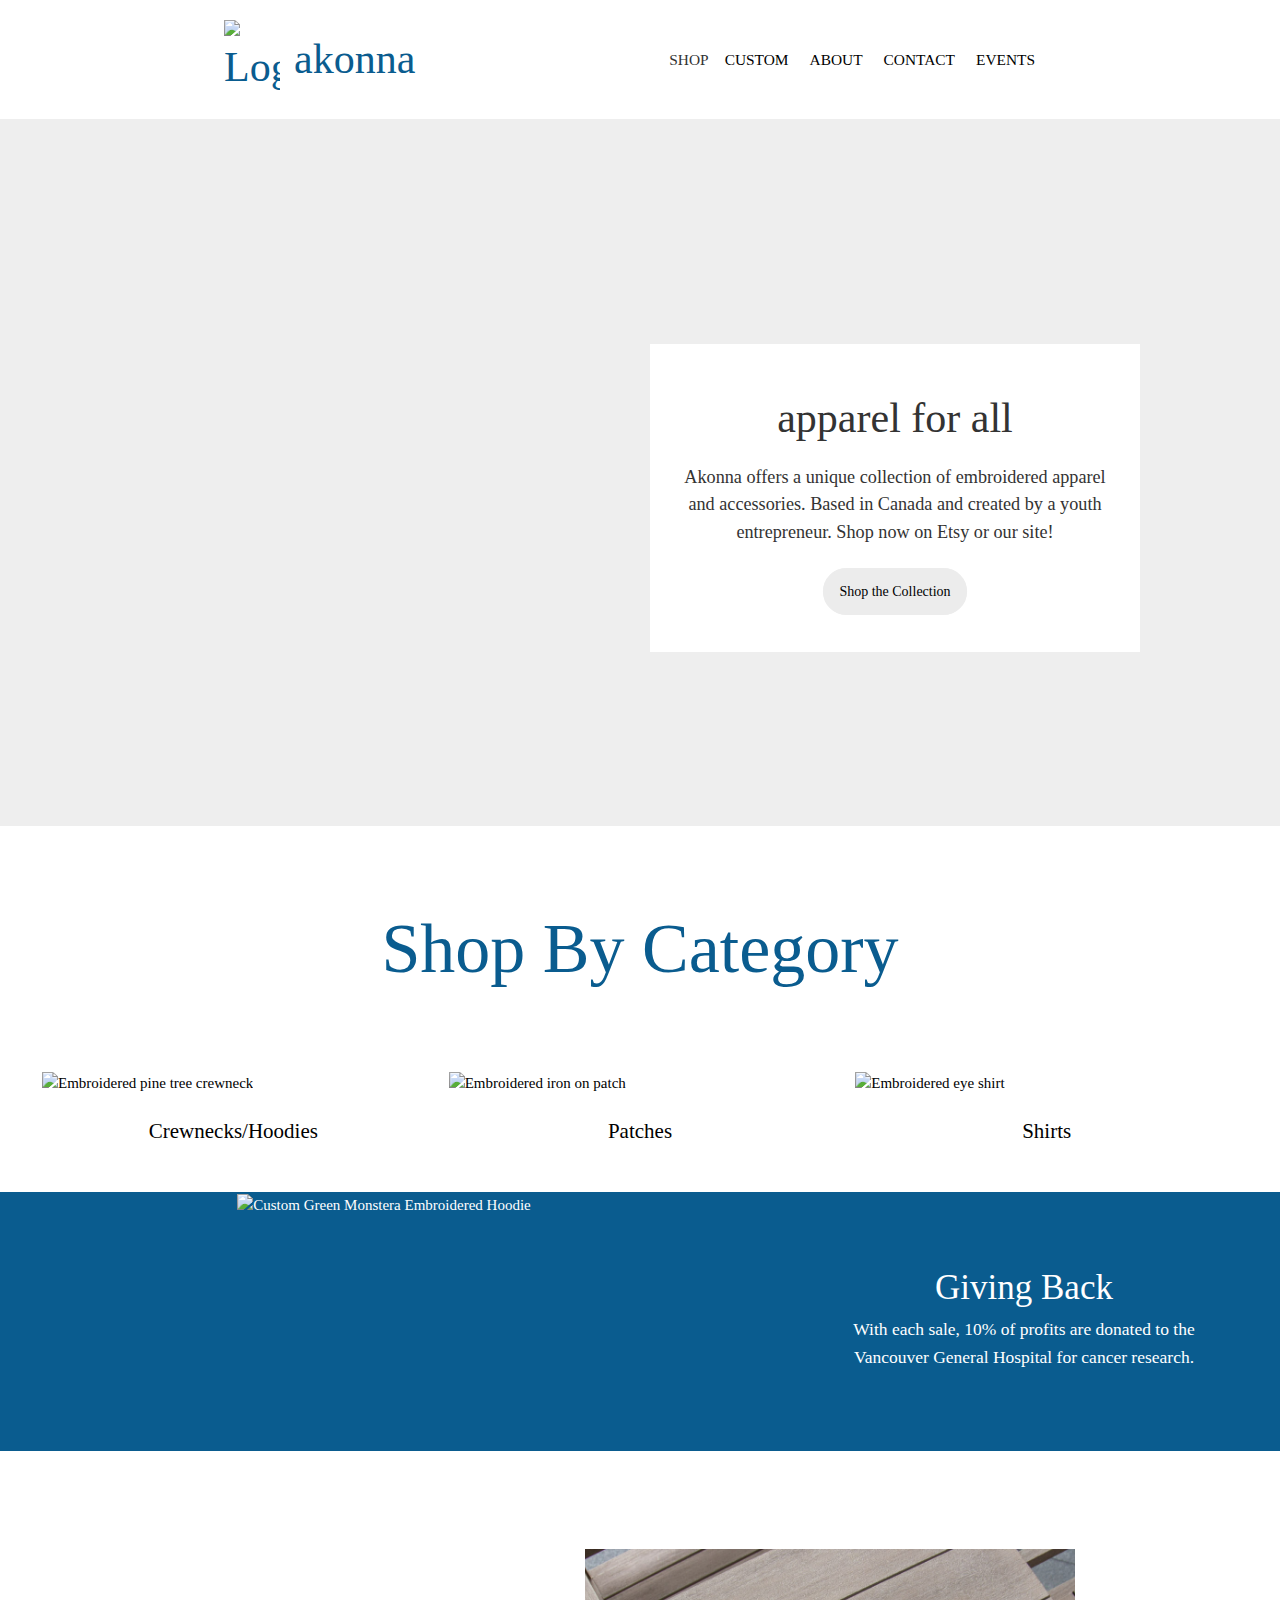
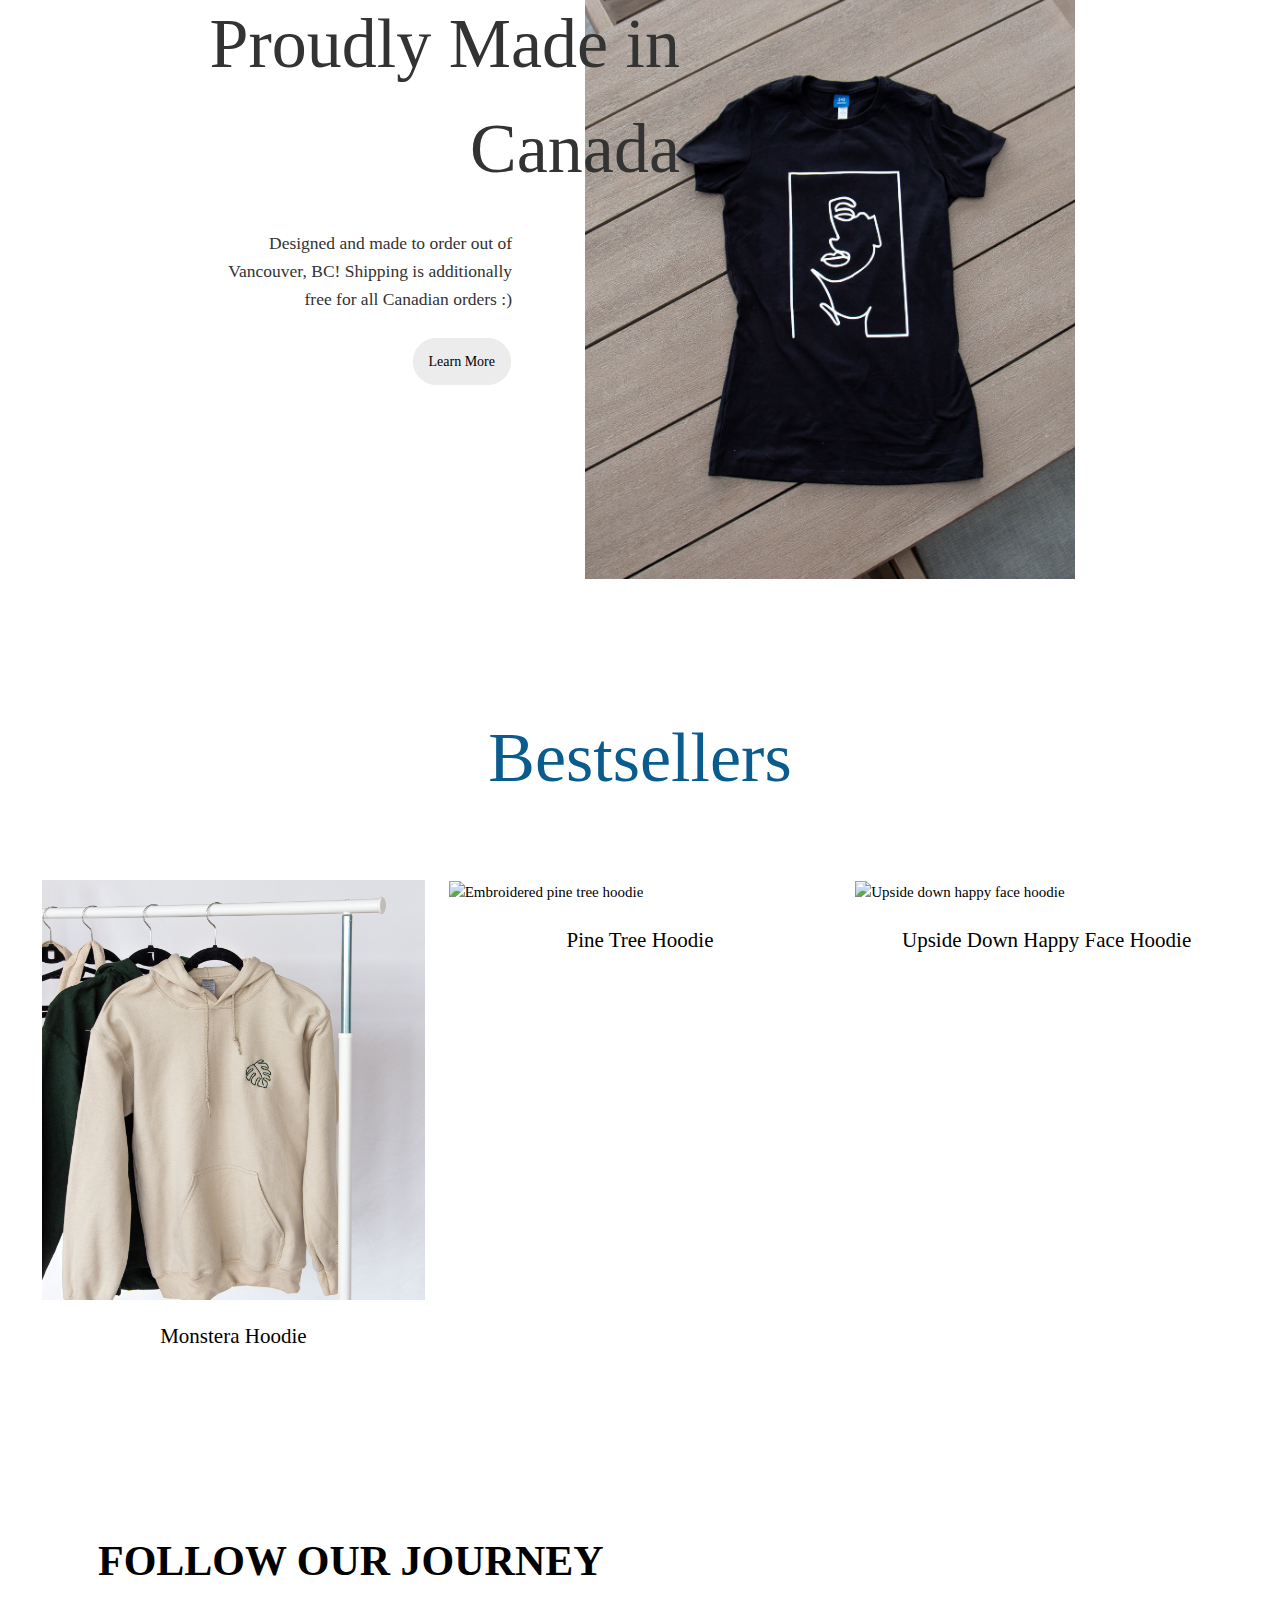
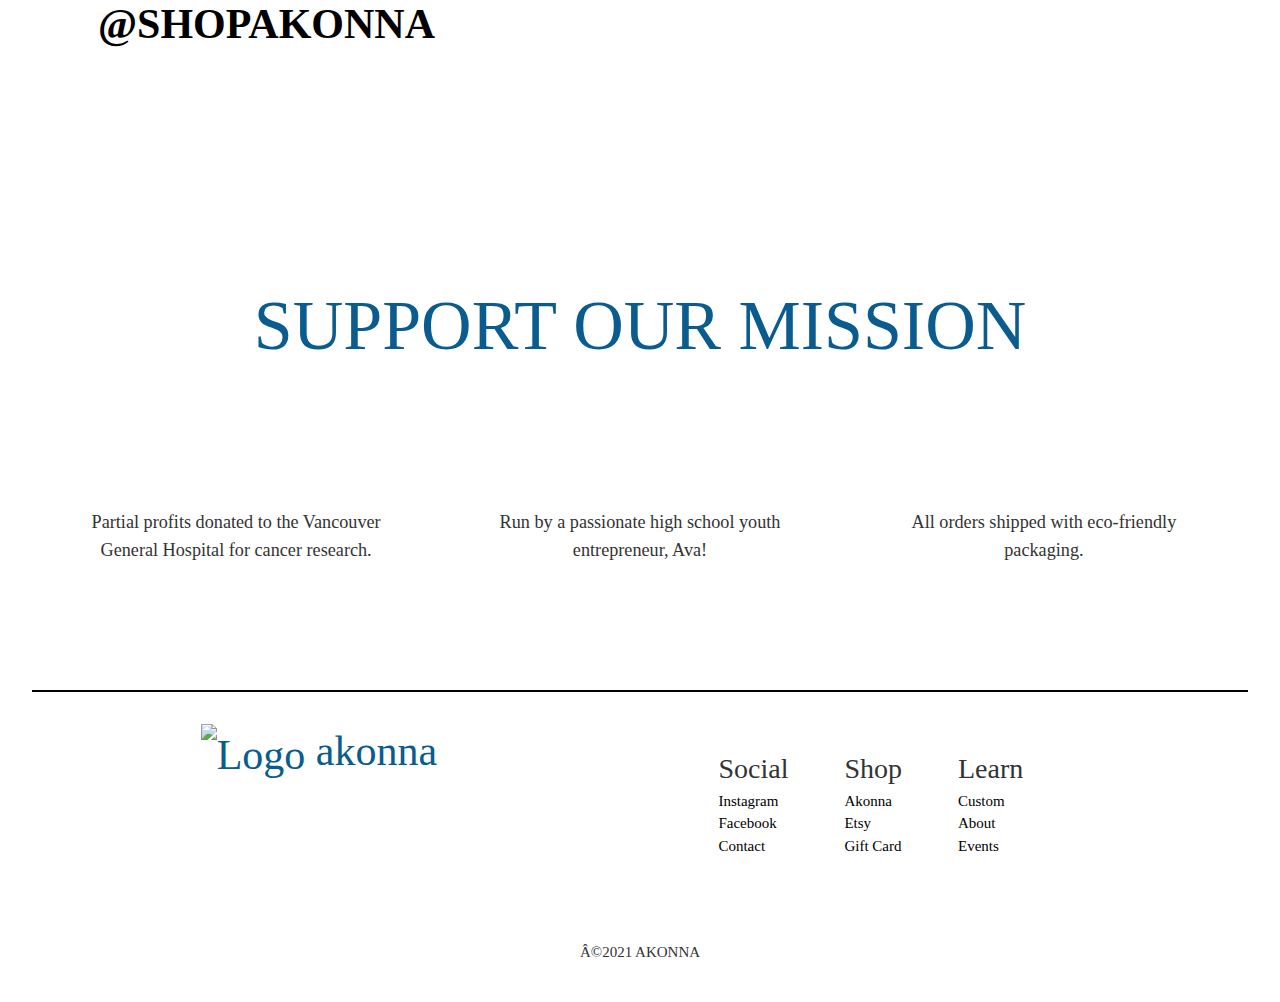
==== commit cb2bf8d0: "Added new libre font for titles, updated carousel" :wq" ====
--- a/index.html
+++ b/index.html
@@ -114,32 +114,38 @@
           <img src="https://raw.githubusercontent.com/aval18/akonna/master/resources/images/pinetree-tote.jpg" alt="Pine tree shirt and tote">
           <div class="jumbotron-inside">
             <div class="text-content">
-              <span class="title">apparel and accessories for all</span>
+              <span class="title">apparel for all</span>
               <p class="lato">Akonna offers a unique collection of embroidered apparel and accessories. Based in Canada and created by a youth entrepreneur. Shop now on Etsy or our site!</p>
-              <div class="btn"><a href="https://akonna.square.site" target="_blank">Shop the Collection</a></div>
+              <div class="btn desktop"><a href="https://akonna.square.site" target="_blank">Shop the Collection</a></div>
             </div>
           </div>
         </div>
 
       <!-- Product feature -->
       <div class="feature">
+        <div class="text-content">
+          <span class="libre">Shop By Category</span>
+        </div>
         <div class="feature-section">
           <div class="feature-box">
             <a href="https://akonna.square.site/shop/crewnecks/4"><img src="./resources/images/pine-tree-halfzip-black-1.jpg" alt="Embroidered pine tree crewneck"></a>
-            <p><a href="https://akonna.square.site/shop/crewnecks/4">Shop Crewnecks/Hoodies</a></p>
+            <p><a href="https://akonna.square.site/shop/crewnecks/4">Crewnecks/Hoodies</a></p>
           </div>
           <div class="feature-box">
             <a href="https://akonna.square.site/shop/patches/2"><img src="./resources/images/patch-mountain-3.jpg" style="object-position:top;" alt="Embroidered iron on patch"></a>
-            <p><a href="https://akonna.square.site/shop/patches/2">Shop Patches</a></p>
+            <p><a href="https://akonna.square.site/shop/patches/2">Patches</a></p>
           </div>
           <div class="feature-box">
             <a href="https://akonna.square.site/shop/shirts/3"><img src="./resources/images/eye-shirt-white-1.jpg" alt="Embroidered eye shirt"></a>
-            <p><a href="https://akonna.square.site/shop/shirts/3">Shop Shirts</a></p>
+            <p><a href="https://akonna.square.site/shop/shirts/3">Shirts</a></p>
           </div>
         </div>
       </div>
 
       <div id="myCarousel1" class="carousel slide" data-ride="carousel">
+        <div class="text-content">
+          <span class="libre">Shop By Category</span>
+        </div>
         <!-- Indicators -->
         <ol class="carousel-indicators">
           <li data-target="#myCarousel1" data-slide-to="0" class="active"></li>
@@ -154,35 +160,35 @@
           <div class="item active">
             <a href="https://akonna.square.site/shop/hoodies/6"><img src="./resources/images/monstera-hoodie-green-1.jpg" alt=""></a>
             <div class="text-content">
-              <p>Shop Hoodies</p>
+              <p>Hoodies</p>
             </div>
           </div>
 
           <div class="item">
             <a href="https://akonna.square.site/shop/crewnecks/4"><img src="./resources/images/pine-tree-halfzip-black-1.jpg" alt="Embroidered pine tree crewneck"></a>
             <div class="text-content">
-              <p>Shop Crewnecks</p>
+              <p>Crewnecks</p>
             </div>
           </div>
 
           <div class="item">
             <a href="https://akonna.square.site/shop/shirts/3"><img src="./resources/images/eye-shirt-white-1.jpg" alt="Embroidered eye shirt"></a>
             <div class="text-content">
-              <p>Shop Shirts</p>
+              <p>Shirts</p>
             </div>
           </div>
 
           <div class="item">
-            <a href="https://akonna.square.site/shop/tote-bags/5"><img src="./resources/images/tote-outsider.jpg" alt="Outsider tote bag"></a>
-            <div class="text-content">
-              <p>Shop Totes</p>
+            <a href="https://akonna.square.site/shop/tote-bags/5"><img src="./resources/images/tote-monstera.jpg" alt="Outsider tote bag"></a>
+            <div class="text-content">
+              <p>Totes</p>
             </div>
           </div>
 
           <div class="item">
             <a href="https://akonna.square.site/shop/patches/2"><img src="./resources/images/patch-mountain-3.jpg" style="object-position:top;" alt="Embroidered iron on patch"></a>
             <div class="text-content">
-              <p>Shop Patches</p>
+              <p>Patches</p>
             </div>
           </div>
         </div>
@@ -232,7 +238,7 @@
       <!-- Best sellers -->
       <div class="feature">
         <div class="text-content">
-          <span class="kollektif">Bestsellers</span>
+          <span class="libre">Bestsellers</span>
         </div>
         <div class="feature-section">
           <div class="feature-box">
@@ -245,12 +251,15 @@
           </div>
           <div class="feature-box">
             <a href="https://akonna.square.site/product/upside-down-happy-face-hoodie/58?cp=true&sa=false&sbp=false&q=false&category_id=6"><img src="./resources/images/upside-down-happy-face-hoodies-2.jpg" alt="Upside down happy face hoodie"></a>
-            <p><a href="https://akonna.square.site/product/upside-down-happy-face-hoodie/58?cp=true&sa=false&sbp=false&q=false&category_id=6">Upside Down Happy Face Hoodie</a></p>
+            <p class="desktop"><a href="https://akonna.square.site/product/upside-down-happy-face-hoodie/58?cp=true&sa=false&sbp=false&q=false&category_id=6">Upside Down Happy Face Hoodie</a></p>
           </div>
         </div>
       </div>
 
 <div id="myCarousel2" class="carousel slide" data-ride="carousel">
+  <div class="text-content">
+    <span class="libre">Bestsellers</span>
+  </div>
   <!-- Indicators -->
   <ol class="carousel-indicators">
     <li data-target="#myCarousel2" data-slide-to="0" class="active"></li>
@@ -260,9 +269,6 @@
 
   <!-- Wrapper for slides -->
   <div class="carousel-inner">
-    <div class="text-content">
-      <span class="kollektif">Bestsellers</span>
-    </div>
 
     <div class="item active">
       <a href="https://akonna.square.site/product/pine-tree-hoodie/47?cp=true&sa=true&sbp=false&q=false"><img src="./resources/images/pine-tree-hoodie.jpg" alt="Embroidered pine tree hoodie"></a>
@@ -282,7 +288,7 @@
     <div class="item">
       <a href="https://akonna.square.site/product/upside-down-happy-face-hoodie/58?cp=true&sa=false&sbp=false&q=false&category_id=6"><img src="./resources/images/upside-down-happy-face-hoodies-2.jpg" alt="Upside down happy face hoodie"></a>
       <div class="text-content">
-        <p>Upside Down Happy Face Hoodie</p>
+        <p>Upside Down Face Hoodie</p>
       </div>
     </div>
   </div>
@@ -298,41 +304,45 @@
   </a>
 </div>
 
-<!-- Advantages -->
-
-      <div class="info advantage">
-        <span class="kollektif">support our mission</span>
-        <div class="advantage-box subject">
-          <div class="advantage-content">
-            <div class="text-content">
-              <i class="fas fa-hand-holding-heart"></i>
-              <p>Partial profits donated to the Vancouver General Hospital for cancer research.</p>
-            </div>
-          </div>
-          <div class="advantage-content">
-            <div class="text-content">
-              <i class="fas fa-lightbulb"></i>
-              <p>Run by a passionate high school youth entrepreneur, Ava!</p>
-            </div>
-          </div>
-          <div class="advantage-content">
-            <div class="text-content">
-              <i class="fas fa-recycle"></i>
-              <p>All orders shipped with eco-friendly packaging.</p>
-            </div>
-          </div>
-        </div>
-      </div>
 
       <!-- Gallery -->
 
     <div class="gallery">
-      <i class="fab fa-instagram fa-3x"></i>
       <div class="insta background"></div>
-      <span class="subtitle kollektif">follow our journey on <a href="https://www.instagram.com/shopakonna">@shopakonna</a></span>
+      <div class="text-content">
+        <span class="subtitle kollektif">FOLLOW OUR JOURNEY <br><a href="https://www.instagram.com/shopakonna">@SHOPAKONNA</a></span>
+
+      </div>
     </div>
 
-    <!-- Strip -->
+    <!-- Advantages -->
+
+          <div class="info advantage">
+            <span class="libre">SUPPORT OUR MISSION</span>
+            <div class="advantage-box subject">
+              <div class="advantage-content">
+                <div class="text-content">
+                  <i class="fas fa-hand-holding-heart"></i>
+                  <p>Partial profits donated to the Vancouver General Hospital for cancer research.</p>
+                </div>
+              </div>
+              <div class="advantage-content">
+                <div class="text-content">
+                  <i class="fas fa-lightbulb"></i>
+                  <p>Run by a passionate high school youth entrepreneur, Ava!</p>
+                </div>
+              </div>
+              <div class="advantage-content">
+                <div class="text-content">
+                  <i class="fas fa-recycle"></i>
+                  <p>All orders shipped with eco-friendly packaging.</p>
+                </div>
+              </div>
+            </div>
+          </div>
+
+
+    <!-- Strip
 
       <div class="strip">
         <i class="fas fa-dolly-flatbed fa-2x"></i>
--- a/resources/css/style.css
+++ b/resources/css/style.css
@@ -30,6 +30,14 @@
   src: local('Lato Bold'), local('Lato-Bold'), url(https://fonts.gstatic.com/s/lato/v16/S6u9w4BMUTPHh6UVSwiPGQ3q5d0.woff2) format('woff2');
   unicode-range: U+0000-00FF, U+0131, U+0152-0153, U+02BB-02BC, U+02C6, U+02DA, U+02DC, U+2000-206F, U+2074, U+20AC, U+2122, U+2191, U+2193, U+2212, U+2215, U+FEFF, U+FFFD;
 }
+@font-face {
+  font-family: 'Libre Barcode 39 Text';
+  font-style: normal;
+  font-weight: 400;
+  font-display: swap;
+  src: url(https://fonts.gstatic.com/s/librebarcode39text/v14/sJoa3KhViNKANw_E3LwoDXvs5Un0HQ1vT-0H0h5K2dnIag.woff2) format('woff2');
+  unicode-range: U+0000-00FF, U+0131, U+0152-0153, U+02BB-02BC, U+02C6, U+02DA, U+02DC, U+2000-206F, U+2074, U+20AC, U+2122, U+2191, U+2193, U+2212, U+2215, U+FEFF, U+FFFD;
+}
 
 /* Universal */
 
@@ -169,6 +177,9 @@
 @media only screen and (min-width: 300px) and (max-width: 768px) {
   .mobile {
     display: block;
+  }
+  .desktop {
+    display: none;
   }
   header {
     display: flex;
@@ -323,6 +334,8 @@
 
 .jumbotron p {
   font-size: 1.3rem;
+  padding-bottom: 1rem;
+  padding-top: 1rem;
 }
 
 .jumbotron img {
@@ -340,7 +353,7 @@
 .jumbotron-inside {
   background-color: white;
   width: 35rem;
-  height: 25rem;
+  height: 22rem;
   margin: auto;
   margin-top: 14rem;
   margin-bottom: 9rem;
@@ -400,7 +413,7 @@
 @media only screen and (min-width: 300px) and (max-width: 768px) {
   #home .jumbotron-inside {
     margin: 0;
-    height: 20rem;
+    height: 18rem;
     width: 100%;
   }
   #home .text-content {
@@ -412,12 +425,15 @@
   #home .jumbotron .title {
     font-size: 2rem;
   }
+  #home .jumbotron .text-content {
+    padding-bottom: 0;
+  }
   #home {
     padding: 0;
   }
   .jumbotron p {
-    margin-bottom: 1rem;
     font-size: 1rem;
+    padding-bottom: 0;
   }
   .jumbotron {
     background-image: none;
@@ -453,10 +469,14 @@
 
   .gallery {
     display: flex;
-    justify-content: center;
+    justify-content: left;
     align-items: center;
     height: 30rem;
     position: relative;
+    color: black;
+  }
+  .gallery .text-content {
+    text-align: left;
   }
 
   .gallery span {
@@ -465,7 +485,7 @@
   }
   .gallery a:hover {
     text-decoration: none;
-    color: white;
+    color: #0a5c8f;
     transition: 0.3s;
   }
 
@@ -502,6 +522,8 @@
   .gallery {
     margin: 0;
     height: 12rem;
+    justify-content: center;
+    align-items: center;
   }
   .gallery i {
     display: none;
@@ -565,8 +587,9 @@
 
     }
     .glyphicon {
-      color: #333;
       text-shadow: none;
+      color: black;
+      opacity: 0.6;
     }
     .carousel-caption {
       text-shadow: none;
@@ -730,10 +753,11 @@
   text-align: left;
 }
 .overlay-text-left {
-  left: 7%;
-}
+  margin-right: 40rem;
+}
+
 .overlay-text-right{
-  right: 6%;
+  margin-left: 40rem;
 }
 
 .overlay-text-left p, .overlay-text-left .btn, .overlay-text-right p, .overlay-text-right .btn{
@@ -780,7 +804,7 @@
   .overlay-text {
     width: 90%;
     position: relative;
-    left: 0;
+    margin: 0;
     text-align: center;
     padding: 0;
     color:white;
@@ -826,6 +850,7 @@
 .advantage i {
   font-size: 3.5rem;
   padding: 1rem;
+  color: #0a5c8f;
 }
 
   .advantage {
@@ -834,8 +859,6 @@
     border: none;
     margin: auto;
     margin-top:7rem 0;
-    background-color: #333;
-    color: white;
   }
   .advantage .text-content {
     padding: 4rem;
@@ -858,6 +881,11 @@
     margin: 0;
     line-height: 2rem;
   }
+  .libre {
+    color: #0a5c8f;
+    font-size: 5rem;
+    font-family: 'Libre Barcode 39 Text';
+  }
 
   @media only screen and (min-width: 300px) and (max-width: 900px) {
     .advantage {
@@ -875,6 +903,9 @@
     }
     .advantage-content .text-content {
       padding: 1rem;
+    }
+    .libre {
+      font-size: 2.8rem;
     }
   }
 
@@ -1041,9 +1072,6 @@
   }
 
   @media only screen and (min-width: 300px) and (max-width: 900px) {
-    .desktop {
-      display: none!;
-    }
     .mobile {
       display: block;
     }
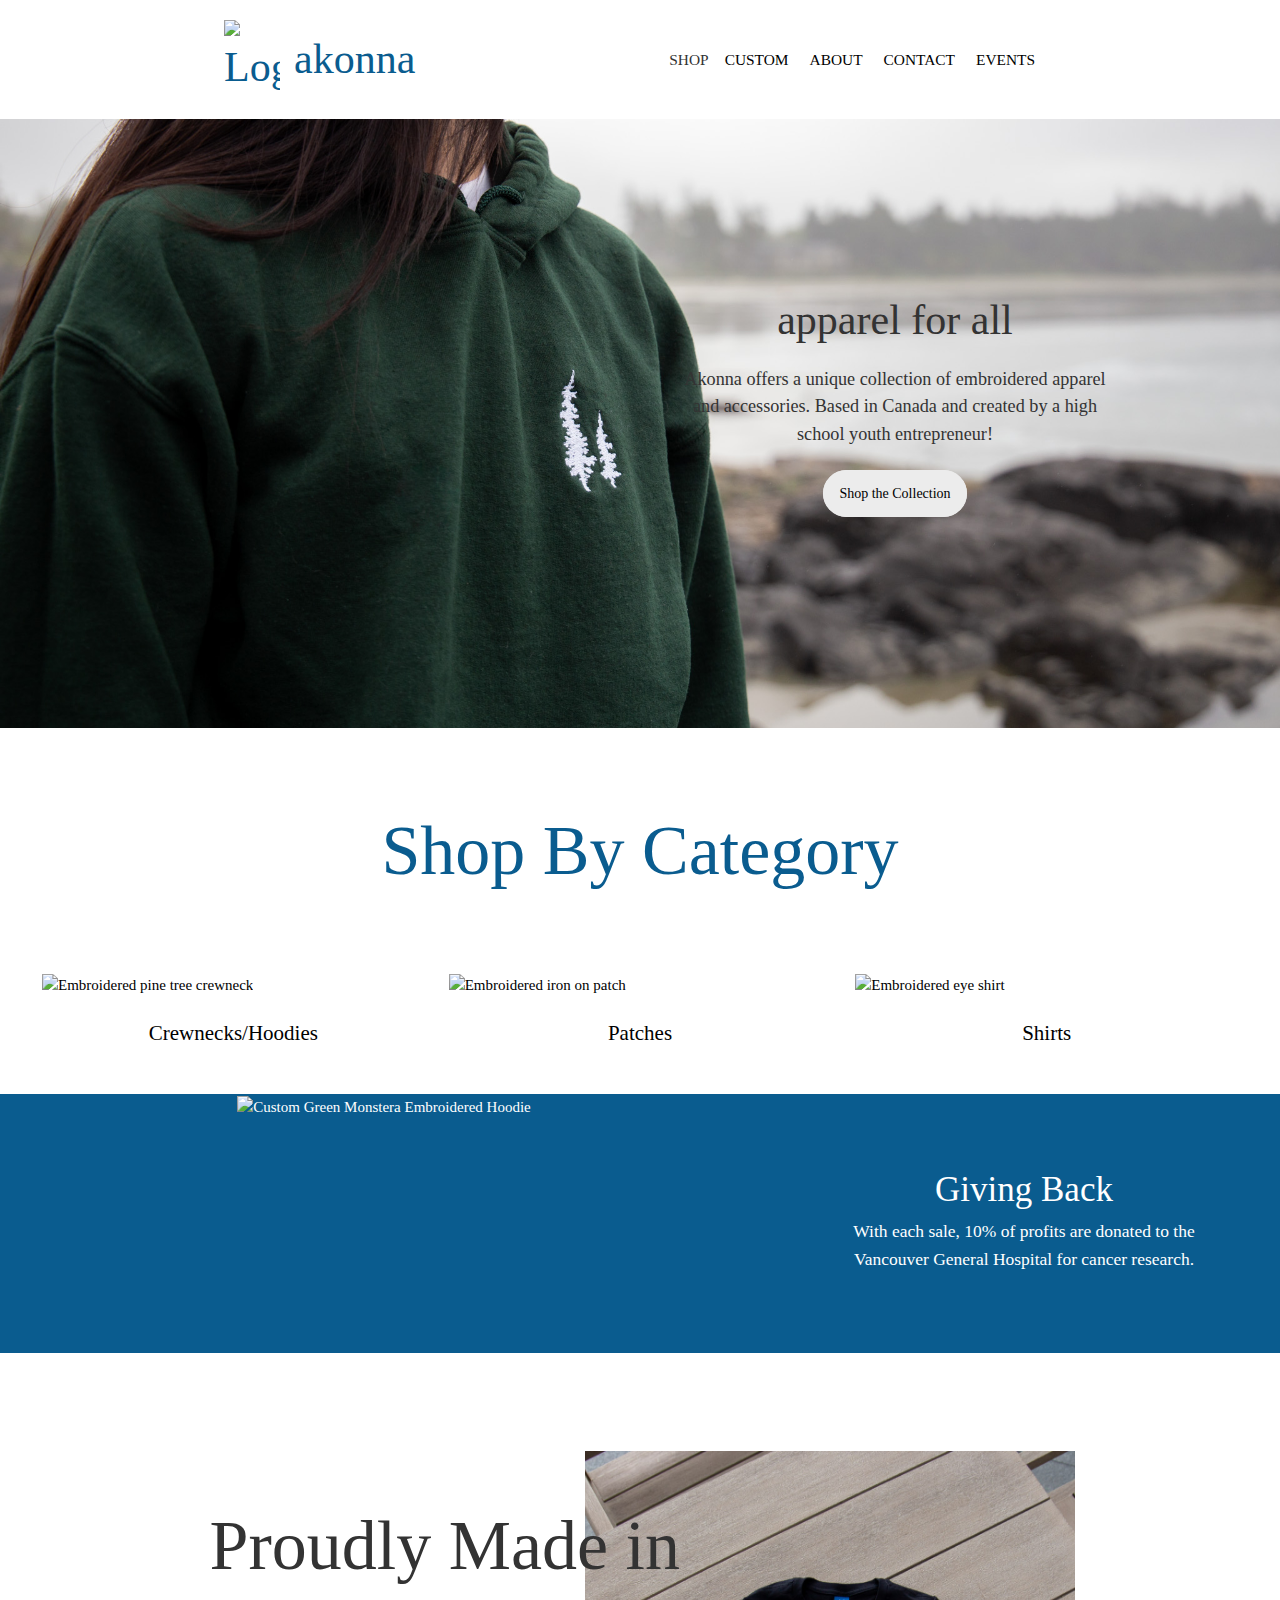
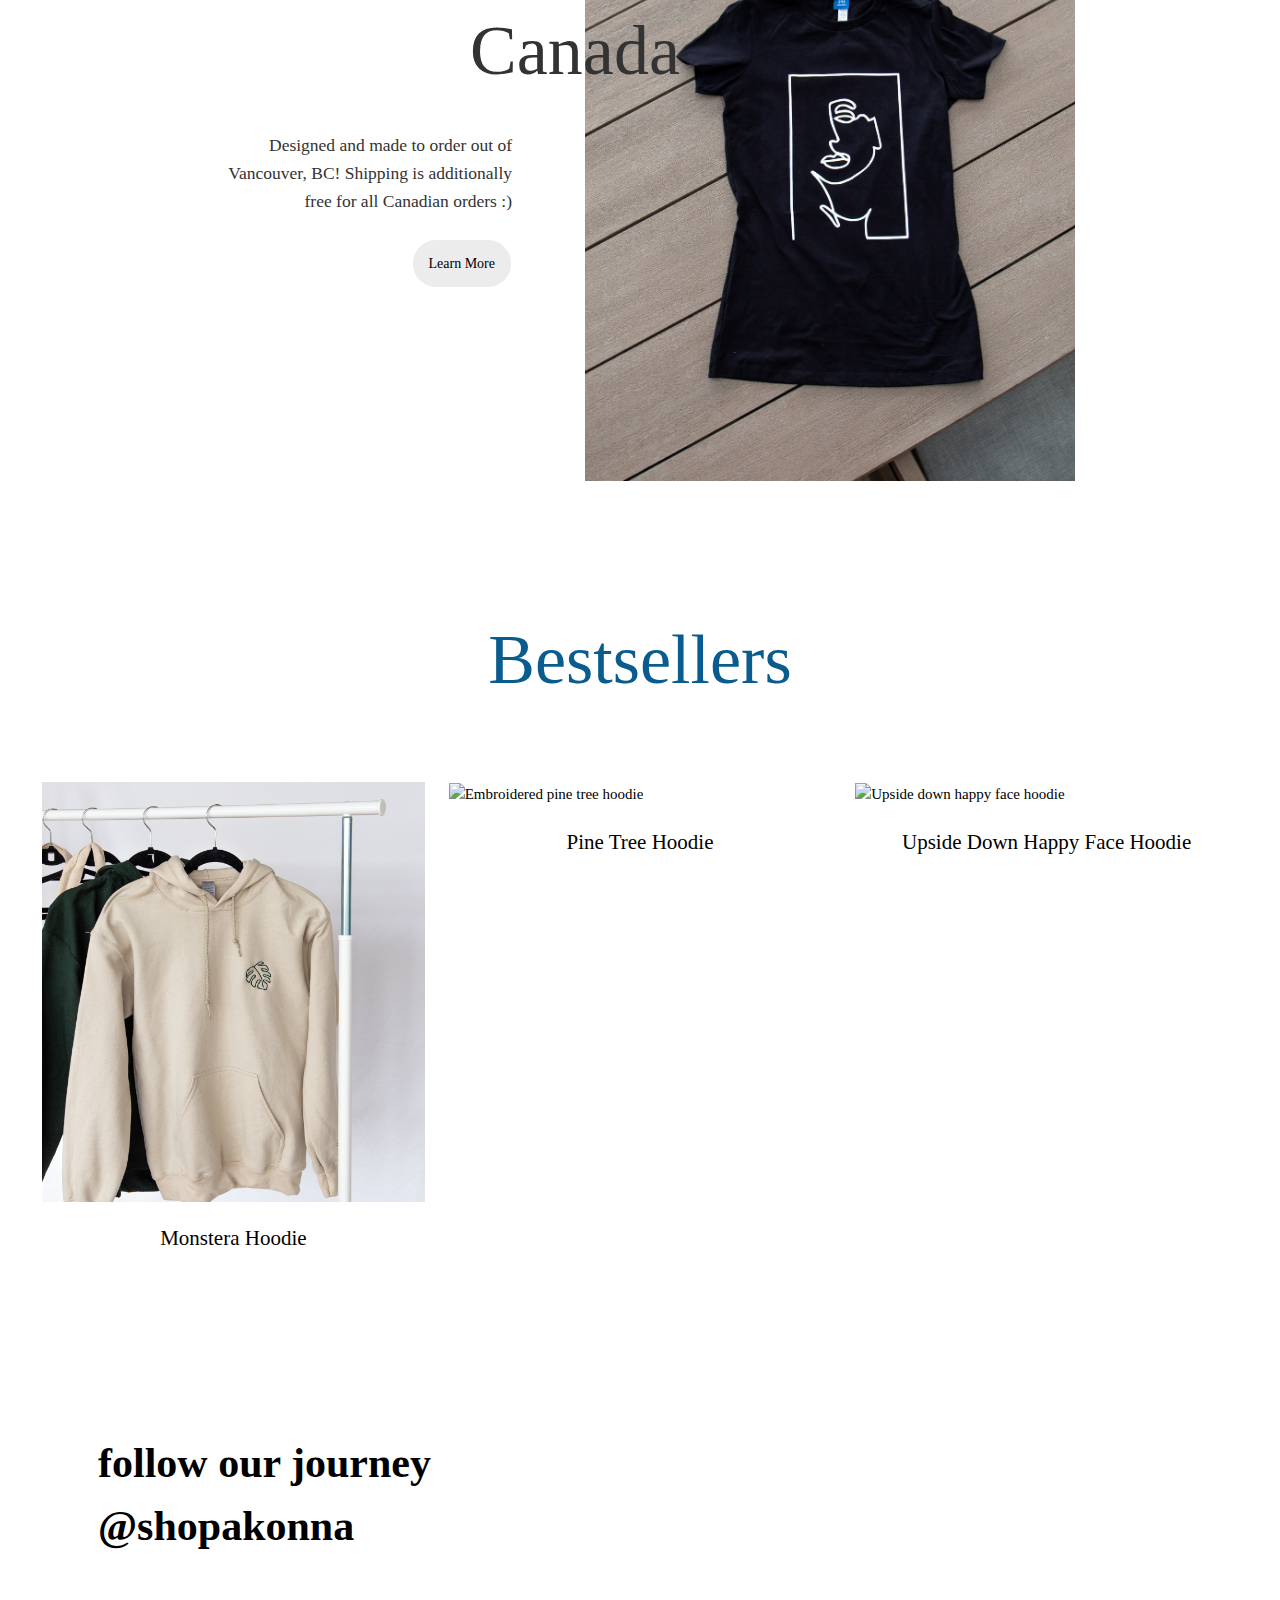
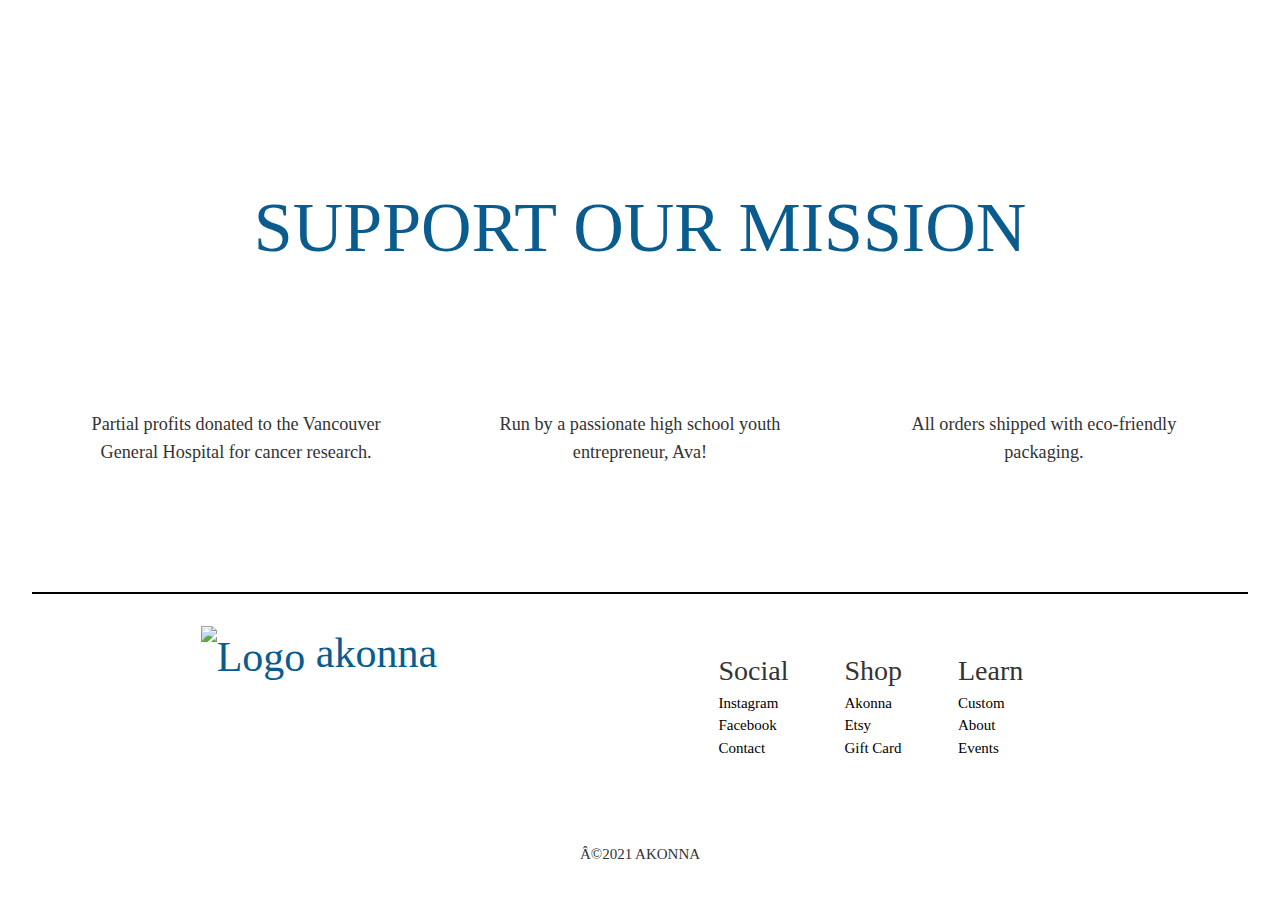
==== commit 5c30a747: "Updated jumbotron to new tofino photo, changed teh jumbotron inside to transparent and updated the m" ====
--- a/index.html
+++ b/index.html
@@ -111,11 +111,10 @@
     <!-- Jumbotron -->
       <div id="home">
         <div class="jumbotron">
-          <img src="https://raw.githubusercontent.com/aval18/akonna/master/resources/images/pinetree-tote.jpg" alt="Pine tree shirt and tote">
           <div class="jumbotron-inside">
             <div class="text-content">
               <span class="title">apparel for all</span>
-              <p class="lato">Akonna offers a unique collection of embroidered apparel and accessories. Based in Canada and created by a youth entrepreneur. Shop now on Etsy or our site!</p>
+              <p class="lato">Akonna offers a unique collection of embroidered apparel and accessories. Based in Canada and created by a high school youth entrepreneur!</p>
               <div class="btn desktop"><a href="https://akonna.square.site" target="_blank">Shop the Collection</a></div>
             </div>
           </div>
@@ -310,7 +309,7 @@
     <div class="gallery">
       <div class="insta background"></div>
       <div class="text-content">
-        <span class="subtitle kollektif">FOLLOW OUR JOURNEY <br><a href="https://www.instagram.com/shopakonna">@SHOPAKONNA</a></span>
+        <span class="subtitle kollektif">follow our journey <br><a href="https://www.instagram.com/shopakonna">@shopakonna</a></span>
 
       </div>
     </div>
--- a/resources/css/style.css
+++ b/resources/css/style.css
@@ -324,12 +324,12 @@
 .jumbotron {
   margin: 0;
   background-size: cover;
-  background-position: top;
+  background-position: center;
   margin-top: 100px;
 }
 
 #home .jumbotron {
-  background-image: url("../images/pinetree-tote.jpg");
+  background-image: url("../images/pinetree-hoodie.jpg");
 }
 
 .jumbotron p {
@@ -351,11 +351,10 @@
 }
 
 .jumbotron-inside {
-  background-color: white;
   width: 35rem;
   height: 22rem;
   margin: auto;
-  margin-top: 14rem;
+  margin-top: 7rem;
   margin-bottom: 9rem;
   margin-right: 10rem;
   text-align: center;
@@ -410,11 +409,12 @@
   background-image: url("https://raw.githubusercontent.com/aval18/akonna/master/resources/images/holiday-market.jpg");
 }
 
-@media only screen and (min-width: 300px) and (max-width: 768px) {
+@media only screen and (max-width: 900px) {
   #home .jumbotron-inside {
     margin: 0;
-    height: 18rem;
+    height: 25rem;
     width: 100%;
+    color: white;
   }
   #home .text-content {
     line-height: 2rem;
@@ -427,6 +427,8 @@
   }
   #home .jumbotron .text-content {
     padding-bottom: 0;
+    text-align: right;
+    padding-top: 16rem;
   }
   #home {
     padding: 0;
@@ -436,9 +438,7 @@
     padding-bottom: 0;
   }
   .jumbotron {
-    background-image: none;
-    margin-top: 80px;
-    padding: 0;
+    margin-top: 0;
   }
   .jumbotron img {
     display: block;
@@ -553,13 +553,20 @@
     text-align: center;
     padding: 1.5rem;
     font-size: 1.5rem;
-    font-family: 'Kollektif','Lato';
+    font-family: 'Lato';
   }
   .feature .text-content {
     padding-top: 0;
   }
   .carousel {
     display: none;
+  }
+  .feature-box a {
+    font-family: 'Lato';
+  }
+  .feature-box a:hover {
+    font-weight: bold;
+    text-decoration: none;
   }
 
   @media only screen and (min-width:300px) and (max-width:900px) {
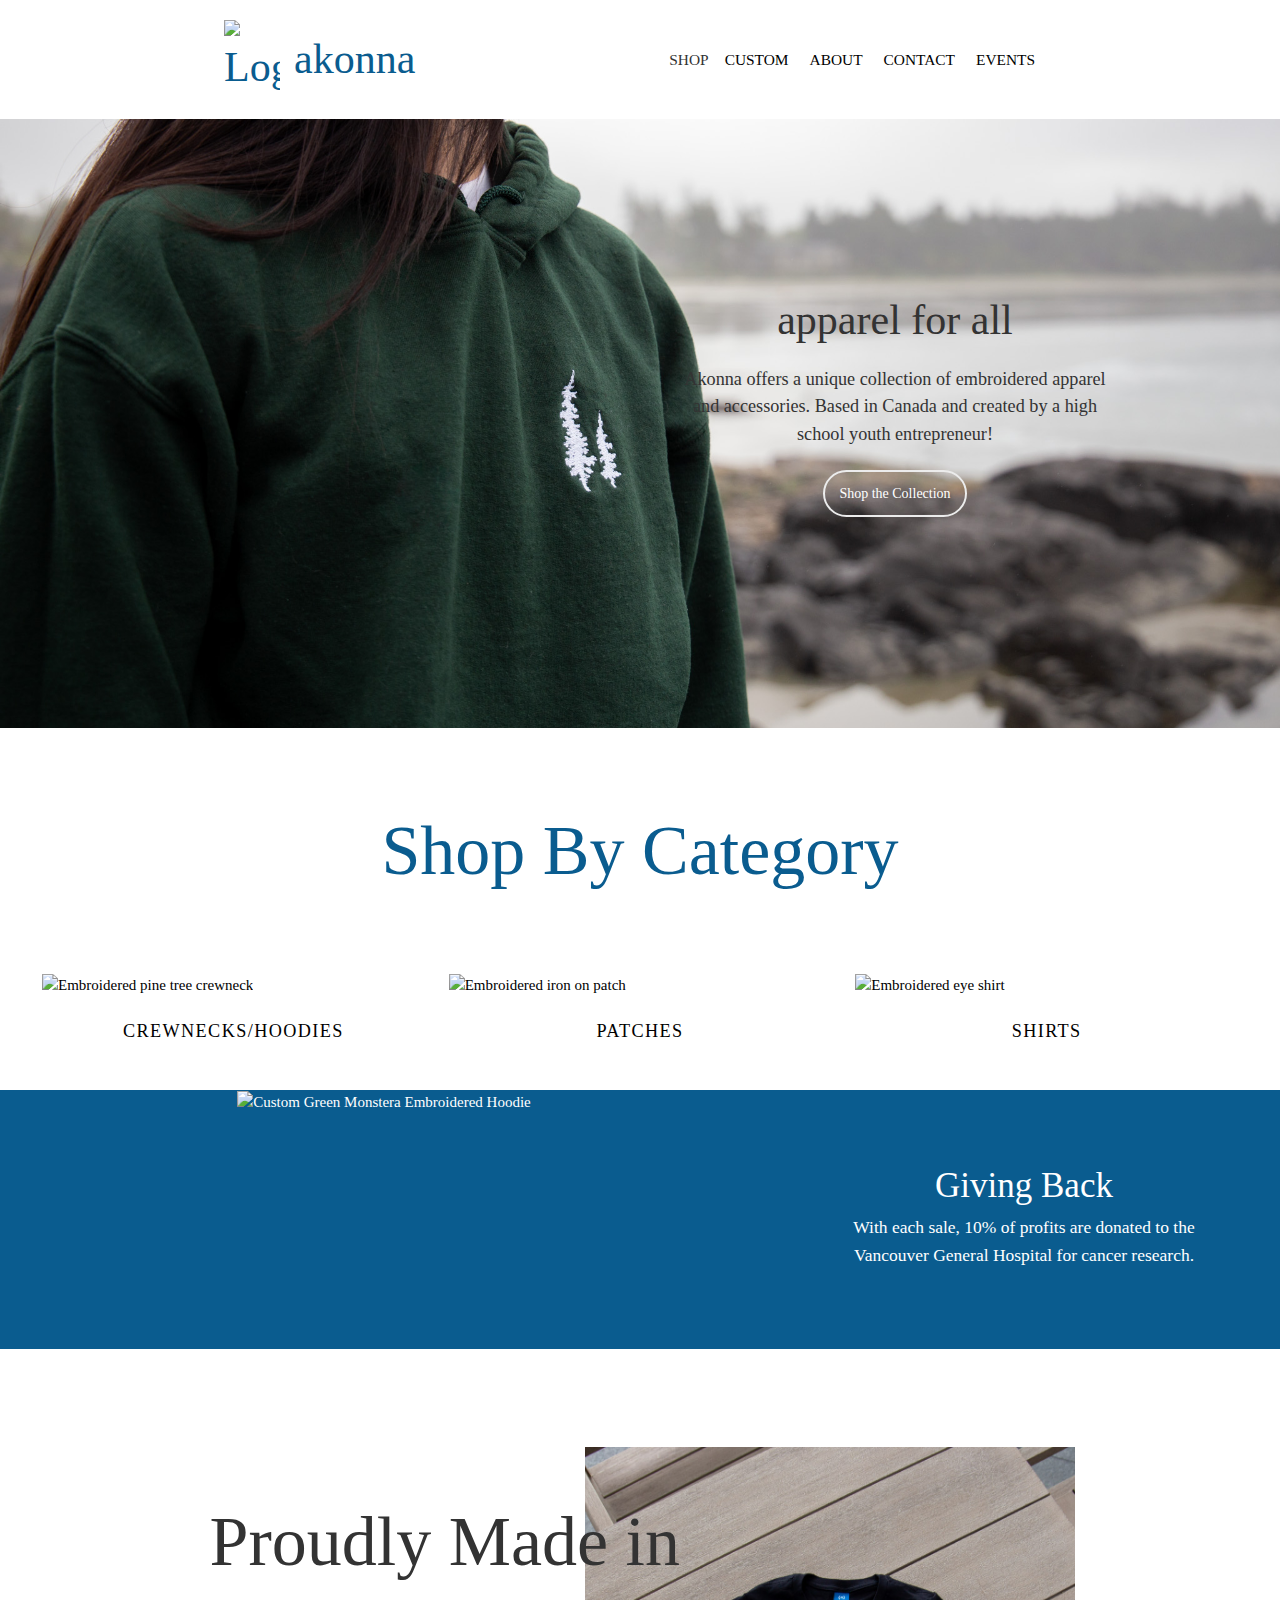
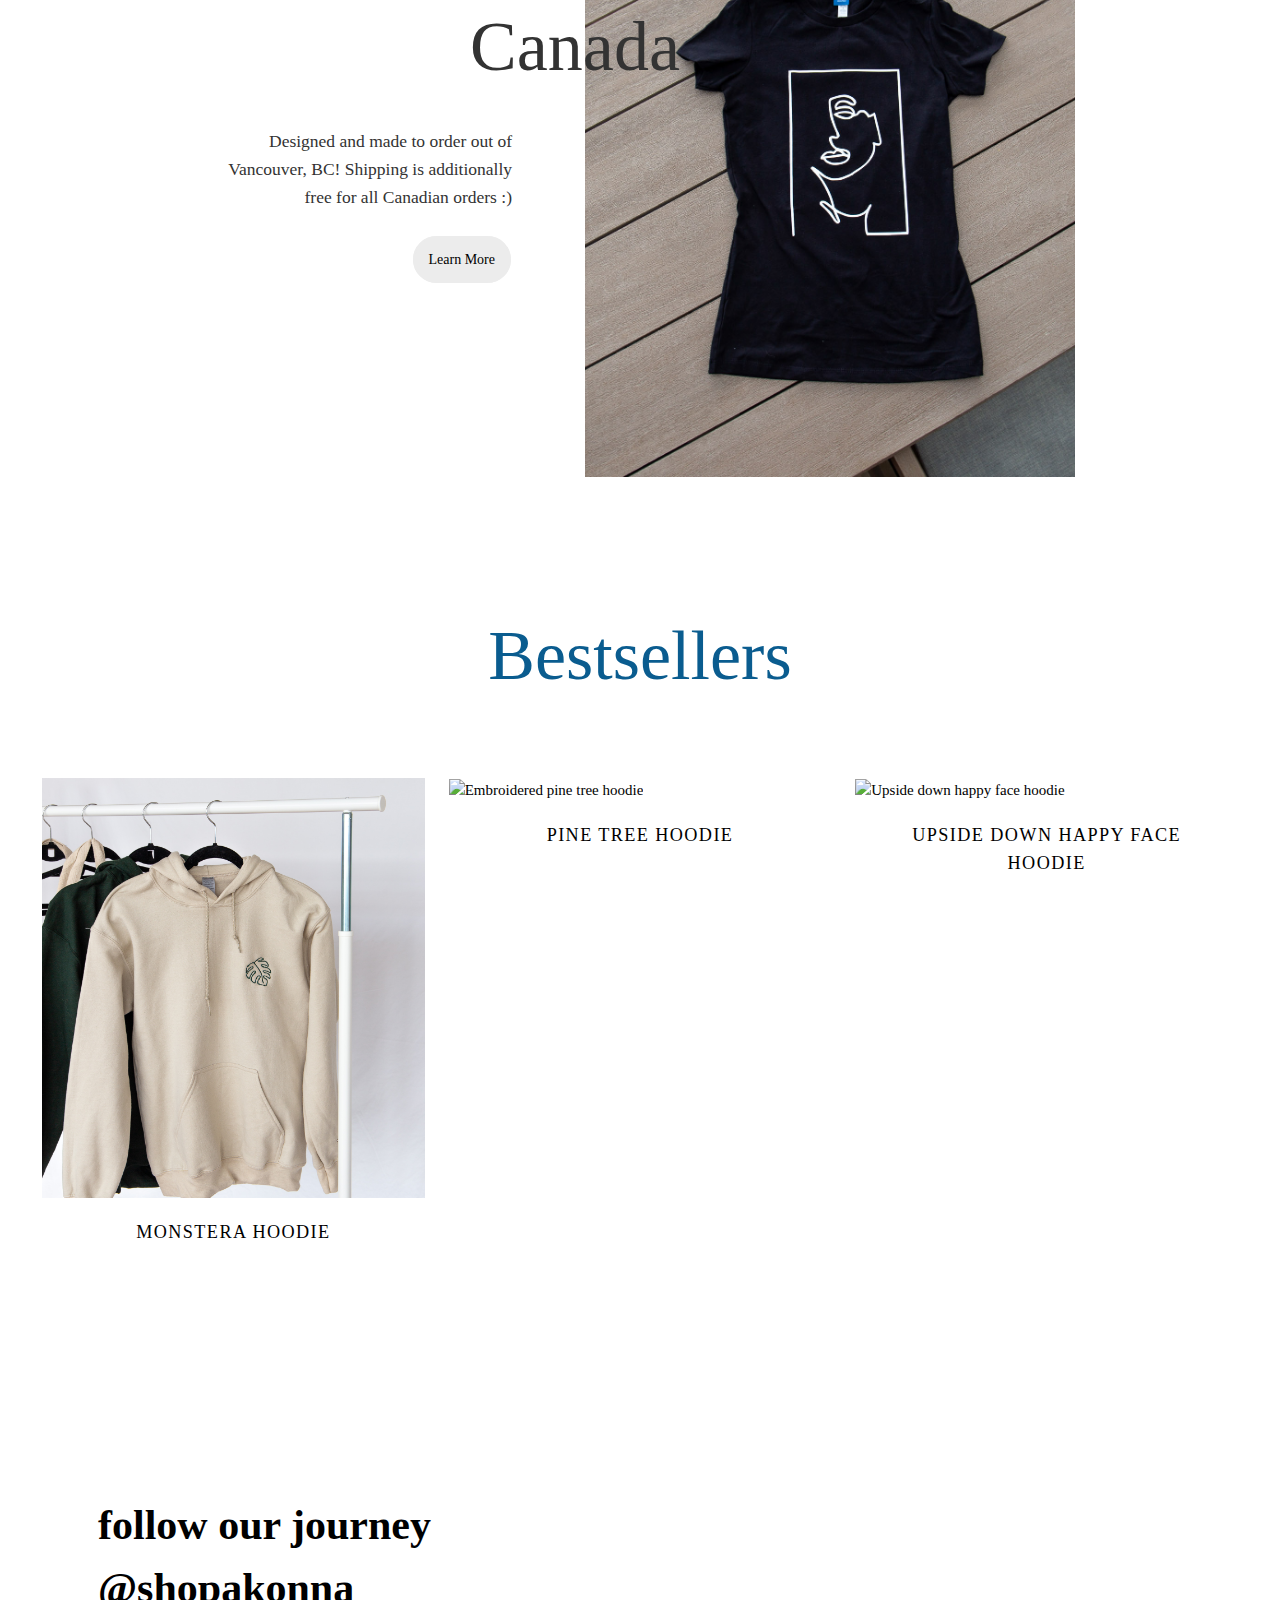
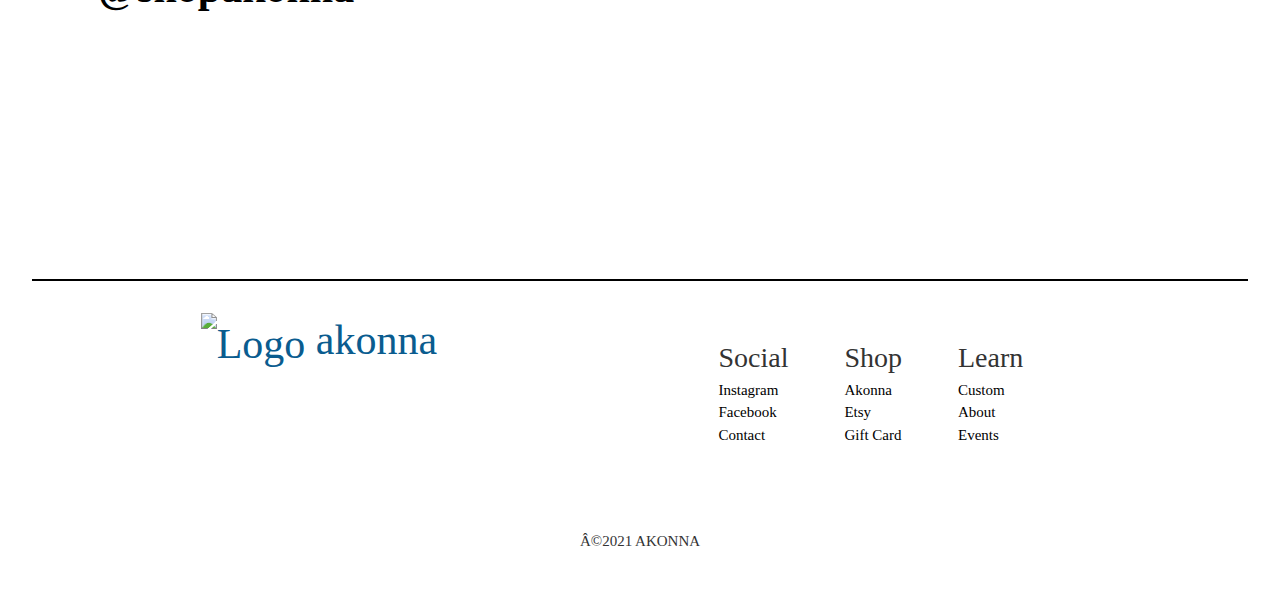
==== commit 531d04c5: "Changed the chevron icon, optimized mobile site, updated gallery for no opacity, deleted last suppor" ====
--- a/index.html
+++ b/index.html
@@ -194,11 +194,11 @@
 
         <!-- Left and right controls -->
         <a class="left carousel-control" href="#myCarousel1" data-slide="prev">
-          <span class="glyphicon glyphicon-chevron-left"></span>
+          <i class="fas fa-chevron-left"></i>
           <span class="sr-only">Previous</span>
         </a>
         <a class="right carousel-control" href="#myCarousel1" data-slide="next">
-          <span class="glyphicon glyphicon-chevron-right"></span>
+          <i class="fas fa-chevron-right"></i>
           <span class="sr-only">Next</span>
         </a>
       </div>
@@ -294,11 +294,11 @@
 
   <!-- Left and right controls -->
   <a class="left carousel-control" href="#myCarousel2" data-slide="prev">
-    <span class="glyphicon glyphicon-chevron-left"></span>
+    <i class="fas fa-chevron-left"></i>
     <span class="sr-only">Previous</span>
   </a>
   <a class="right carousel-control" href="#myCarousel2" data-slide="next">
-    <span class="glyphicon glyphicon-chevron-right"></span>
+    <i class="fas fa-chevron-right"></i>
     <span class="sr-only">Next</span>
   </a>
 </div>
@@ -314,7 +314,7 @@
       </div>
     </div>
 
-    <!-- Advantages -->
+    <!-- Advantages
 
           <div class="info advantage">
             <span class="libre">SUPPORT OUR MISSION</span>
--- a/resources/css/style.css
+++ b/resources/css/style.css
@@ -362,10 +362,17 @@
   align-items: center;
   justify-content: center;
 }
-
-.btn a {
+.jumbotron .btn a {
+  color: white;
+  background-color: none;
+}
+
+.jumbotron .btn a:hover {
   background-color: #ececec;
   color: black;
+}
+
+.btn a {
   border: none;
   border-radius: 2rem;
   border: 2px solid #ececec;
@@ -376,6 +383,13 @@
   text-decoration: none;
   background-color: white;
   transition: 0.2s;
+}
+.info .btn a {
+  background-color: #ececec;
+  color: black;
+}
+.info .btn a:hover {
+  background-color: white;
 }
 
 .parallax-inside {
@@ -439,6 +453,7 @@
   }
   .jumbotron {
     margin-top: 0;
+    margin-bottom: 3rem;
   }
   .jumbotron img {
     display: block;
@@ -471,7 +486,7 @@
     display: flex;
     justify-content: left;
     align-items: center;
-    height: 30rem;
+    height: 40rem;
     position: relative;
     color: black;
   }
@@ -499,7 +514,7 @@
   .background {
     background-size: 100%;
     background-position: center;
-    opacity: 0.3;
+    opacity: 0.9;
     height: 100%;
     width: 100%;
     position: absolute;
@@ -513,6 +528,9 @@
 @media only screen and (min-width: 300px) and (max-width: 768px) {
   .insta {
     background-attachment: scroll;
+    background-image: url("../images/monstera-hoodie-green-1.jpg");
+    height: 35rem;
+    object-fit: cover;
   }
   .gallery span {
     font-size: 1.5rem;
@@ -521,12 +539,15 @@
   }
   .gallery {
     margin: 0;
-    height: 12rem;
     justify-content: center;
     align-items: center;
   }
   .gallery i {
     display: none;
+  }
+  .gallery .text-content {
+    position: absolute;
+    top: 0;
   }
 }
 
@@ -552,8 +573,10 @@
   .feature-box p, .carousel-inner p {
     text-align: center;
     padding: 1.5rem;
-    font-size: 1.5rem;
+    font-size: 1.3rem;
     font-family: 'Lato';
+    text-transform: uppercase;
+    letter-spacing: 0.1rem;
   }
   .feature .text-content {
     padding-top: 0;
@@ -576,11 +599,16 @@
     .carousel {
       display: block;
     }
+    .carousel-control {
+      opacity: 1;
+    }
     .carousel-inner p {
       padding-top: 0;
+      font-size: 1.1rem;
     }
     .carousel-inner>.item> a img {
       padding: 3rem;
+      padding-bottom: 0;
       height: 30rem;
       width: 100%;
       object-fit: cover;
@@ -593,10 +621,30 @@
       background-image: none;
 
     }
-    .glyphicon {
+    .carousel-control .fas {
       text-shadow: none;
       color: black;
-      opacity: 0.6;
+      opacity: 1;
+      position: relative;
+    top: 1px;
+    display: inline-block;
+    font-style: normal;
+    line-height: 1;
+    }
+    .carousel-control .fa-chevron-left {
+      left: 50%;
+      margin-left: -10px;
+    }
+    .carousel-control .fa-chevron-right {
+      right: 50%;
+      margin-right: -10px;
+    }
+    .carousel-control .fa-chevron-right, .carousel-control .fa-chevron-left {
+      position: absolute;
+    top: 50%;
+    z-index: 5;
+    display: inline-block;
+    margin-top: -10px;
     }
     .carousel-caption {
       text-shadow: none;
@@ -606,7 +654,8 @@
   transition: transform 2s ease;
   transition: transform 2s ease, -webkit-transform 2s ease;
 }
-  }
+}
+
   @media only screen and (min-width: 1500px){
 
       .gallery, .feature{
@@ -630,6 +679,7 @@
     text-align: center;
     max-width: 1500px;
   }
+
   .subject {
     padding: 2rem;
   }
@@ -789,7 +839,7 @@
 @media only screen and (min-width: 300px) and (max-width: 900px) {
 
   .section-overlay {
-    margin-bottom: 7rem;
+    margin-bottom: 5rem;
 
   }
   .midtitle {
@@ -824,6 +874,9 @@
   }
   .section-overlay .text-content {
     padding-top: 15rem;
+  }
+  .half-display {
+    margin-bottom: 5rem;
   }
 }
 
